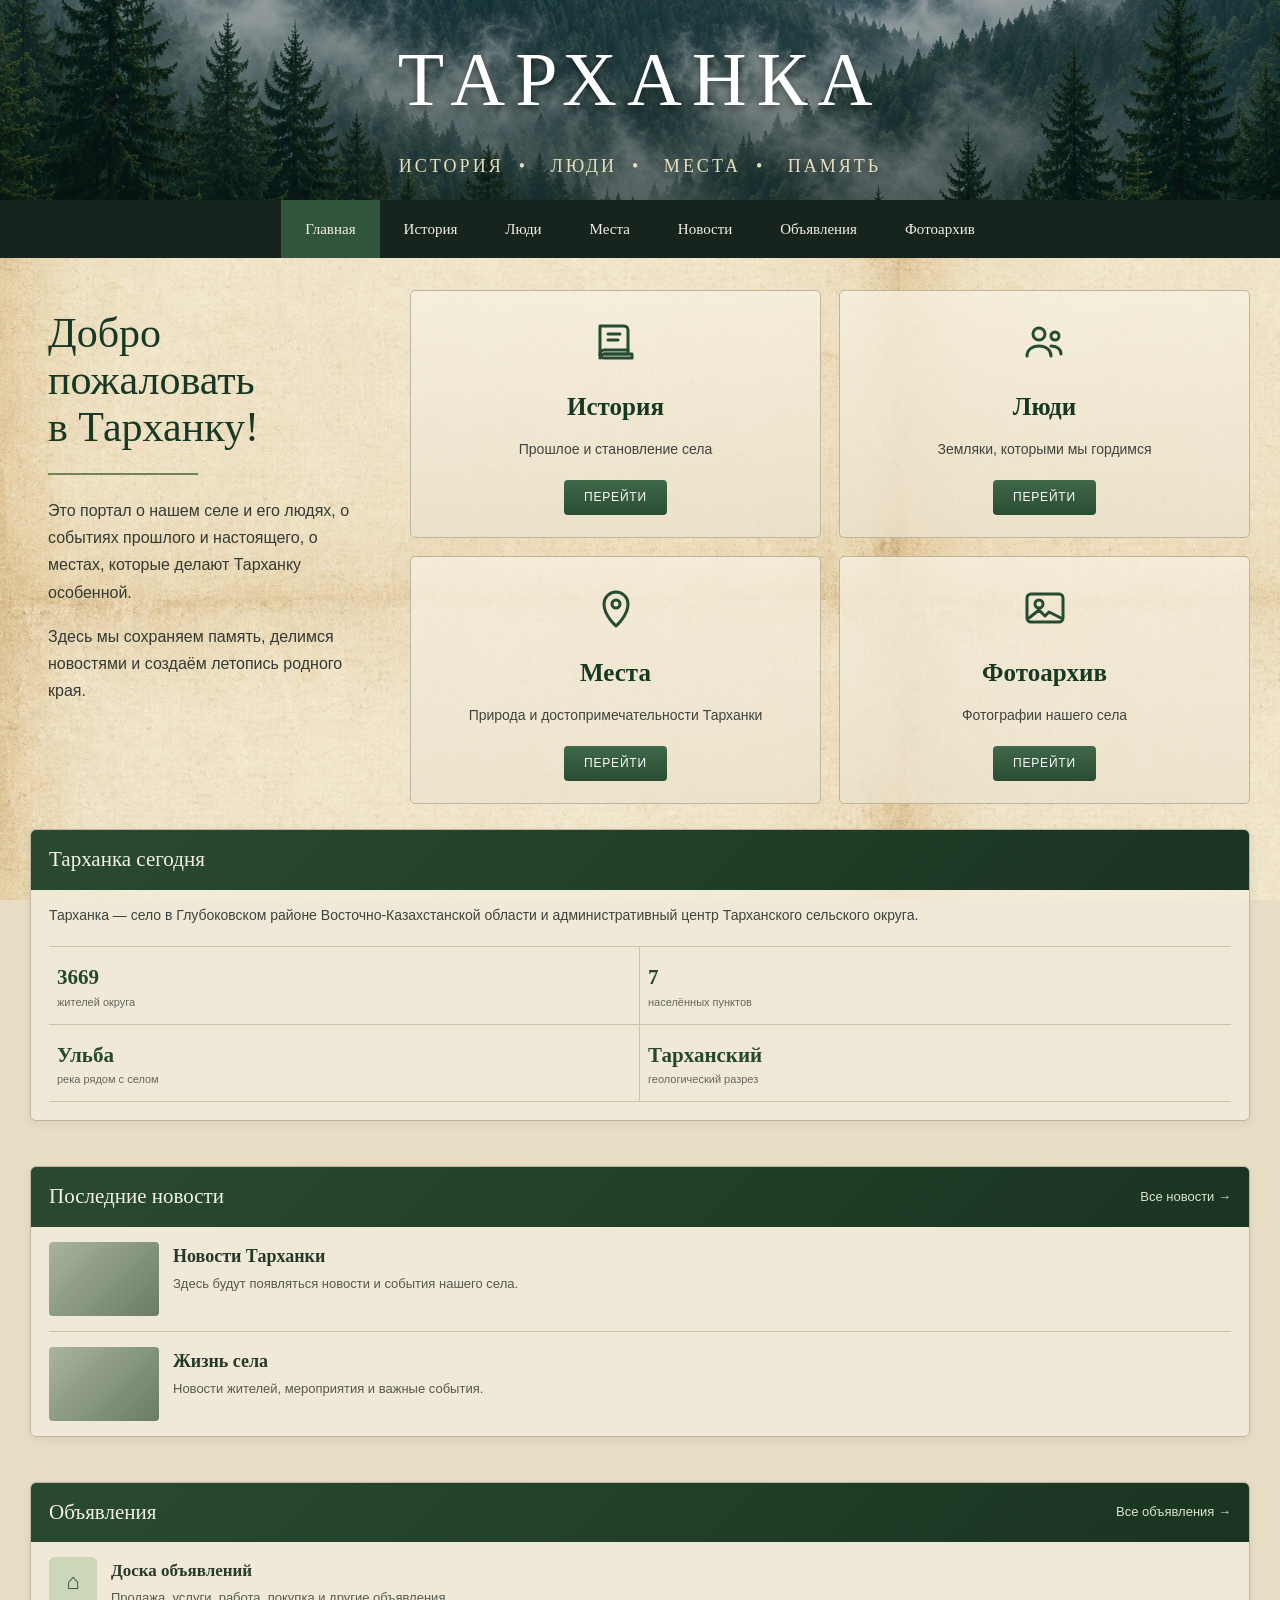
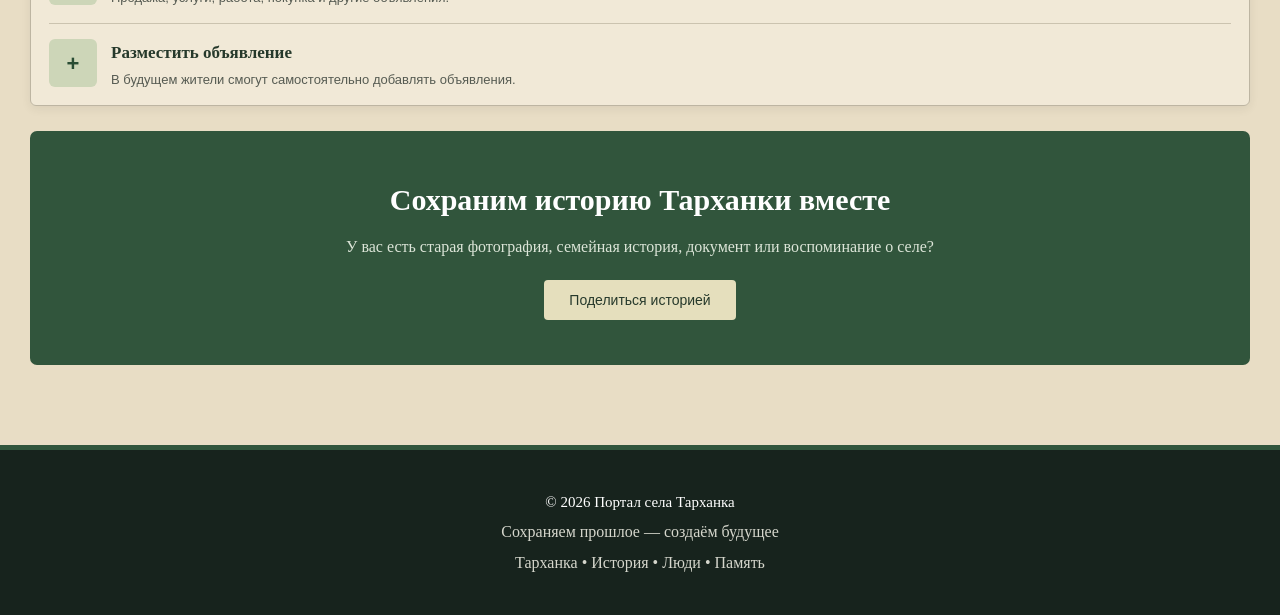
==== index.html @ 5013ec17 "Обновление дизайна и страницы истории" ====
<!DOCTYPE html>
<html lang="ru">

<head>
    <meta charset="UTF-8">
    <meta name="viewport" content="width=device-width, initial-scale=1.0">

    <title>Тарханка — портал родного села</title>

    <link rel="stylesheet" href="style.css">
</head>

<body>


    <!-- Шапка -->

    <header class="hero">

        <div class="hero-overlay">

            <h1>ТАРХАНКА</h1>

            <p>ИСТОРИЯ&nbsp;&nbsp;•&nbsp;&nbsp; ЛЮДИ&nbsp;&nbsp;•&nbsp;&nbsp; МЕСТА&nbsp;&nbsp;•&nbsp;&nbsp; ПАМЯТЬ</p>

        </div>

    </header>


    <!-- Главное меню -->

    <nav>

        <a href="index.html" class="active">Главная</a>
        <a href="history.html">История</a>
        <a href="people.html">Люди</a>
        <a href="places.html">Места</a>
        <a href="news.html">Новости</a>
        <a href="ads.html">Объявления</a>
        <a href="photos.html">Фотоархив</a>

    </nav>


    <!-- Основное содержимое -->

    <main>


        <!-- Приветствие + основные разделы -->

        <section class="intro-section">

            <div class="intro-text">

                <h2>Добро пожаловать<br>в Тарханку!</h2>

                <div class="decor-line"></div>

                <p>
                    Это портал о нашем селе и его людях,
                    о событиях прошлого и настоящего,
                    о местах, которые делают Тарханку
                    особенной.
                </p>

                <p>
                    Здесь мы сохраняем память,
                    делимся новостями и создаём
                    летопись родного края.
                </p>

            </div>


            <div class="portal-cards">


                <a href="history.html" class="portal-card">

                    <div class="card-icon">
    <svg viewBox="0 0 24 24" aria-hidden="true">
        <path d="M4 4h12a2 2 0 0 1 2 2v12H6a2 2 0 0 0-2 2V4z"></path>
        <path d="M6 18h14v2H6a2 2 0 0 1 0-4h12"></path>
        <path d="M8 8h6"></path>
        <path d="M8 11h5"></path>
    </svg>
</div>

                    <h3>История</h3>

                    <p>
                        Прошлое и становление села
                    </p>

                    <span>ПЕРЕЙТИ</span>

                </a>


                <a href="people.html" class="portal-card">

                    <div class="card-icon">
    <svg viewBox="0 0 24 24" aria-hidden="true">
        <circle cx="9" cy="8" r="3"></circle>
        <path d="M3 19c0-3.2 2.7-5 6-5s6 1.8 6 5"></path>
        <circle cx="17" cy="9" r="2"></circle>
        <path d="M15 14c2.8 0 5 1.5 5 4"></path>
    </svg>
</div>

                    <h3>Люди</h3>

                    <p>
                        Земляки, которыми мы гордимся
                    </p>

                    <span>ПЕРЕЙТИ</span>

                </a>


                <a href="places.html" class="portal-card">

                    <div class="card-icon">
    <svg viewBox="0 0 24 24" aria-hidden="true">
        <path d="M12 21s6-5.2 6-11a6 6 0 1 0-12 0c0 5.8 6 11 6 11z"></path>
        <circle cx="12" cy="10" r="2"></circle>
    </svg>
</div>

                    <h3>Места</h3>

                    <p>
                        Природа и достопримечательности Тарханки
                    </p>

                    <span>ПЕРЕЙТИ</span>

                </a>


                <a href="photos.html" class="portal-card">

                   <div class="card-icon">
    <svg viewBox="0 0 24 24" aria-hidden="true">
        <rect x="3" y="5" width="18" height="14" rx="2"></rect>
        <circle cx="9" cy="10" r="2"></circle>
        <path d="M4 17l5-4 3 3 2-2 6 3"></path>
    </svg>
</div>

                    <h3>Фотоархив</h3>

                    <p>
                        Фотографии нашего села
                    </p>

                    <span>ПЕРЕЙТИ</span>

                </a>

            </div>

        </section>


        <!-- Нижние информационные блоки -->

        <div class="home-grid">


            <!-- Тарханка сегодня -->

            <section class="info-card">

                <div class="block-title">

                    <h2>Тарханка сегодня</h2>

                </div>

                <p>
                    Тарханка — село в Глубоковском районе
                    Восточно-Казахстанской области и
                    административный центр Тарханского
                    сельского округа.
                </p>


                <div class="facts">

                    <div>
                        <strong>3669</strong>
                        <small>жителей округа</small>
                    </div>

                    <div>
                        <strong>7</strong>
                        <small>населённых пунктов</small>
                    </div>

                    <div>
                        <strong>Ульба</strong>
                        <small>река рядом с селом</small>
                    </div>

                    <div>
                        <strong>Тарханский</strong>
                        <small>геологический разрез</small>
                    </div>

                </div>

            </section>


            <!-- Новости -->

            <section class="info-card">

                <div class="block-title">

                    <h2>Последние новости</h2>

                    <a href="news.html">Все новости →</a>

                </div>


                <article class="news-item">

                    <div class="news-placeholder"></div>

                    <div>

                        <h3>Новости Тарханки</h3>

                        <p>
                            Здесь будут появляться новости
                            и события нашего села.
                        </p>

                    </div>

                </article>


                <article class="news-item">

                    <div class="news-placeholder"></div>

                    <div>

                        <h3>Жизнь села</h3>

                        <p>
                            Новости жителей, мероприятия
                            и важные события.
                        </p>

                    </div>

                </article>

            </section>


            <!-- Объявления -->

            <section class="info-card">

                <div class="block-title">

                    <h2>Объявления</h2>

                    <a href="ads.html">Все объявления →</a>

                </div>


                <div class="ad-item">

                    <div class="ad-icon">⌂</div>

                    <div>

                        <h3>Доска объявлений</h3>

                        <p>
                            Продажа, услуги, работа,
                            покупка и другие объявления.
                        </p>

                    </div>

                </div>


                <div class="ad-item">

                    <div class="ad-icon">+</div>

                    <div>

                        <h3>Разместить объявление</h3>

                        <p>
                            В будущем жители смогут
                            самостоятельно добавлять объявления.
                        </p>

                    </div>

                </div>

            </section>

        </div>


        <!-- Участие жителей -->

        <section class="participate">

            <h2>Сохраним историю Тарханки вместе</h2>

            <p>
                У вас есть старая фотография, семейная история,
                документ или воспоминание о селе?
            </p>

            <button>Поделиться историей</button>

        </section>


    </main>


    <!-- Подвал -->

    <footer>

        <p>© 2026 Портал села Тарханка</p>

        <p>
            Сохраняем прошлое — создаём будущее
        </p>

        <p>
            Тарханка • История • Люди • Память
        </p>

    </footer>


</body>
</html>
---- style.css ----
/* ==================================================
   ТАРХАНКА
   Современный природный стиль
   ================================================== */


/* ---------- Основные настройки ---------- */

* {
    box-sizing: border-box;
}

html {
    scroll-behavior: smooth;
}

body {
    margin: 0;

    background-color: #e8ddc5;
    background-image:
        linear-gradient(
            rgba(246, 239, 220, 0.18),
            rgba(246, 239, 220, 0.18)
        ),
        url("images/backgrounds/paper-texture.png");

    background-repeat: repeat;
    background-size: 900px auto;
    background-attachment: fixed;

    color: #292b26;

    font-family: Georgia, "Times New Roman", serif;
    line-height: 1.6;
}

/* ---------- Шапка ---------- */

.hero {
    height: 200px;

    background-image:
        linear-gradient(
            rgba(15, 35, 27, 0.25),
            rgba(10, 25, 19, 0.45)
        ),
       url("images/village/tarkhanka-header.jpg");

    background-size: cover;
    background-position: center;

    display: flex;
    align-items: center;
    justify-content: center;

    text-align: center;
}

.hero-overlay {
    color: white;
    width: 100%;
    padding: 30px;
}

.hero h1 {
    margin: 0;

    font-family: Georgia, "Times New Roman", serif;

    font-size: 76px;
    font-weight: normal;

    letter-spacing: 10px;

    text-shadow:
        0 3px 8px rgba(0, 0, 0, 0.5);
}

.hero p {
    margin: 12px 0 0;

    color: #e5dfbd;

    font-size: 18px;
    font-weight: 500;

    letter-spacing: 3px;
}


/* ---------- Меню ---------- */

nav {
    background-color: #17231d;

    display: flex;
    justify-content: center;
    align-items: center;

    flex-wrap: wrap;

    padding: 0;
}

nav a {
    color: #f1efe7;

    text-decoration: none;

    padding: 17px 24px;

    font-size: 15px;
    font-weight: 500;

    transition: 0.2s;
}

nav a:hover,
nav a.active {
    background-color: #31553c;
}


/* ---------- Основная часть ---------- */

main {
    max-width: 1320px;
    margin: 0 auto;
    padding: 32px 30px 55px;
}


/* ---------- Общие секции ---------- */

section {
    margin-bottom: 25px;
}


/* ---------- Главный блок ---------- */

.intro-section {
    display: grid;

    grid-template-columns: 1fr 2.4fr;

    gap: 30px;

    align-items: stretch;
}


/* ---------- Приветственный текст ---------- */

.intro-text {
    padding: 20px 18px;
}

.intro-text h2 {
    margin: 0;

    color: #173822;

    font-family: Georgia, "Times New Roman", serif;

    font-size: 42px;
    font-weight: normal;
    line-height: 1.12;
}

.intro-text p {
    color: #353a34;

    font-family: Arial, Helvetica, sans-serif;
    font-size: 16px;
    line-height: 1.7;

    margin: 17px 0;
}

.decor-line {
    width: 150px;
    height: 2px;

    background-color: #728358;

    margin: 22px 0;
}


/* ---------- Карточки ---------- */
.portal-cards {
    display: grid;
    grid-template-columns: repeat(2, 1fr);
    gap: 18px;
}

.portal-card {
    background:
        linear-gradient(
            rgba(247, 243, 232, 0.92),
            rgba(238, 233, 219, 0.92)
        );

    /* дальше твой код */
}
.portal-card {
  background:
    linear-gradient(
        rgba(247, 241, 225, 0.78),
        rgba(235, 226, 205, 0.78)
    );

    border: 1px solid #bdb5a2;

    border-radius: 5px;

    padding: 22px 25px;

    text-align: center;

    text-decoration: none;

    color: #252923;

    display: flex;
    flex-direction: column;
    align-items: center;

    min-height: 150px;

    transition:
        transform 0.2s,
        box-shadow 0.2s,
        border-color 0.2s;
}

.portal-card:hover {
    transform: translateY(-4px);

    border-color: #4c6847;

    box-shadow:
        0 8px 18px rgba(36, 47, 34, 0.14);
}

.card-icon {
    width: 58px;
    height: 58px;

    display: flex;
    align-items: center;
    justify-content: center;

    margin-bottom: 16px;

    color: #254c30;
}

.card-icon svg {
    width: 48px;
    height: 48px;

    fill: none;
    stroke: currentColor;
    stroke-width: 1.5;
    stroke-linecap: round;
    stroke-linejoin: round;
}

.portal-card h3 {
    margin: 0 0 12px;

    color: #173822;

    font-family: Georgia, "Times New Roman", serif;

    font-size: 25px;
}

.portal-card p {
    margin: 0;

    color: #3f443e;

    font-family: Arial, Helvetica, sans-serif;

    font-size: 14px;
    line-height: 1.5;

    flex-grow: 1;
}

.portal-card span {
    margin-top: 20px;

    padding: 8px 20px;

    background:
        linear-gradient(
            #406849,
            #294d34
        );

    color: #ffffff;

    border-radius: 4px;

    font-family: Arial, Helvetica, sans-serif;
    font-size: 12px;

    letter-spacing: 0.8px;
}

/* ---------- Нижняя сетка ---------- */

.home-grid {
    display: grid;

    grid-template-columns:
        1fr
        1.35fr
        1fr;

    gap: 20px;
}


/* ---------- Информационные карточки ---------- */

.info-card {
    overflow: hidden;

    background-color: rgba(244, 238, 221, 0.78);

    border: 1px solid #bdb5a2;

    border-radius: 6px;

    padding: 0;

    box-shadow:
        0 3px 10px rgba(45, 48, 39, 0.08);
}

.block-title {
    display: flex;

    justify-content: space-between;
    align-items: center;

    background:
        linear-gradient(
            135deg,
            #294a31,
            #193421
        );

    padding: 13px 18px;

    margin: 0;
}

.block-title h2 {
    margin: 0;

    color: #f5f1e5;

    font-family: Georgia, "Times New Roman", serif;

    font-size: 21px;
    font-weight: normal;
}

.block-title a {
    color: #dce3cc;

    font-family: Arial, Helvetica, sans-serif;

    text-decoration: none;

    font-size: 13px;
}

.block-title a:hover {
    color: #ffffff;
}

.info-card > p {
    padding: 0 18px;

    color: #3f433d;

    font-family: Arial, Helvetica, sans-serif;

    font-size: 14px;
}


/* ---------- Факты ---------- */

.facts {
    display: grid;
    grid-template-columns: repeat(2, 1fr);

    margin: 20px 18px 18px;

    border-top: 1px solid #cbc3af;
}

.facts div {
    padding: 14px 8px;

    border-bottom: 1px solid #cbc3af;
}

.facts div:nth-child(odd) {
    border-right: 1px solid #cbc3af;
}

.facts strong {
    display: block;

    color: #25482e;

    font-size: 21px;
}

.facts small {
    display: block;

    color: #64675e;

    font-family: Arial, Helvetica, sans-serif;

    font-size: 11px;
    line-height: 1.35;
}


/* ---------- Новости ---------- */

.news-item {
    display: flex;

    gap: 14px;

    margin: 0 18px;

    padding: 15px 0;

    border-bottom: 1px solid #cbc3af;
}

.news-item:last-child {
    border-bottom: none;
}

.news-placeholder {
    flex-shrink: 0;

    width: 110px;
    height: 74px;

    background:
        linear-gradient(
            135deg,
            #aab49d,
            #697c64
        );

    border-radius: 4px;
}

.news-item h3 {
    margin: 0 0 4px;

    color: #24382a;

    font-family: Georgia, "Times New Roman", serif;

    font-size: 18px;
}

.news-item p {
    margin: 0;

    color: #55594f;

    font-family: Arial, Helvetica, sans-serif;

    font-size: 13px;
    line-height: 1.45;
}


/* ---------- Объявления ---------- */

.ad-item {
    display: flex;

    gap: 14px;

    margin: 0 18px;

    padding: 15px 0;

    border-bottom: 1px solid #cbc3af;
}

.ad-item:last-child {
    border-bottom: none;
}

.ad-icon {
    width: 48px;
    height: 48px;

    flex-shrink: 0;

    display: flex;
    justify-content: center;
    align-items: center;

    background-color: #cdd6b8;

    color: #294d34;

    border-radius: 6px;

    font-family: Arial, Helvetica, sans-serif;
    font-size: 22px;
    font-weight: bold;
}

.ad-item h3 {
    margin: 0 0 3px;

    color: #26392b;

    font-family: Georgia, "Times New Roman", serif;

    font-size: 17px;
}

.ad-item p {
    margin: 0;

    color: #565b52;

    font-family: Arial, Helvetica, sans-serif;

    font-size: 13px;
}


/* ---------- Блок участия ---------- */

.participate {
    background-color: #31553c;

    color: white;

    text-align: center;

    padding: 45px 25px;

    border-radius: 7px;
}

.participate h2 {
    margin: 0 0 10px;

    font-family: Georgia, "Times New Roman", serif;

    font-size: 30px;
}

.participate p {
    margin: 0 auto 20px;

    color: #dce5d8;

    max-width: 650px;
}

button {
    background-color: #e5dfbd;

    color: #26392b;

    border: none;

    padding: 12px 25px;

    border-radius: 4px;

    font-size: 14px;

    cursor: pointer;
}

button:hover {
    background-color: white;
}


/* ---------- Подвал ---------- */

footer {
    position: relative;

    background-color: #17231d;

    color: #d5d6cc;

    text-align: center;

    padding: 35px 20px;

    border-top: 5px solid #31553c;
}

footer p {
    margin: 5px 0;
}

footer p:first-child {
    color: white;

    font-size: 15px;
}


/* ---------- Телефон ---------- */

@media (max-width: 1000px) {

    .intro-section {
        grid-template-columns: 1fr;
    }

    .intro-text {
        text-align: center;
    }

    .decor-line {
        margin-left: auto;
        margin-right: auto;
    }

 .portal-cards {
    grid-template-columns: 1fr;
}
}

    .home-grid {
        grid-template-columns: 1fr;
    }
}


@media (max-width: 600px) {

    .hero {
        height: 230px;
    }

    .hero h1 {
        font-size: 42px;

        letter-spacing: 5px;
    }

    .hero p {
        font-size: 11px;

        letter-spacing: 1.5px;
    }

    nav a {
        padding: 11px 10px;

        font-size: 13px;
    }

    main {
        padding: 25px 15px 40px;
    }

    .intro-text h2 {
        font-size: 32px;
    }

    .portal-cards {
    grid-template-columns: repeat(4, 1fr);
}

    .portal-card {
        padding: 20px 12px;
    }

    .portal-card h3 {
        font-size: 20px;
    }

    .card-icon {
        font-size: 38px;
    }

    .news-item {
        flex-direction: column;
    }

    .news-placeholder {
        width: 100%;
        height: 120px;
    }

}
/* ==================================================
   СТРАНИЦА ИСТОРИИ
   ================================================== */

.history-page {
    max-width: 1050px;
}

.history-intro {
    max-width: 780px;
    margin: 20px auto 55px;
    text-align: center;
}

.section-label {
    margin: 0 0 10px;

    color: #6c7d59;

    font-family: Arial, Helvetica, sans-serif;
    font-size: 12px;
    font-weight: bold;

    letter-spacing: 2px;
}

.history-intro h2,
.history-block h2,
.history-feature h2,
.history-person h2 {
    margin: 0 0 18px;

    color: #173822;

    font-family: Georgia, "Times New Roman", serif;

    font-size: 38px;
    font-weight: normal;
}

.history-intro .decor-line {
    margin: 20px auto;
}

.history-intro p {
    color: #41453f;

    font-family: Arial, Helvetica, sans-serif;

    font-size: 16px;
}

.history-lead {
    font-size: 19px !important;
    line-height: 1.7;
}


/* ---------- Основные исторические блоки ---------- */

.history-block {
    margin-bottom: 55px;

    padding: 38px;

    background-color: rgba(242, 237, 225, 0.75);

    border: 1px solid #c8c0ad;

    border-radius: 6px;
}

.history-block p {
    font-family: Arial, Helvetica, sans-serif;

    color: #42463f;
}


/* ---------- Хронология ---------- */

.timeline {
    position: relative;

    margin-top: 35px;
}

.timeline::before {
    content: "";

    position: absolute;

    left: 83px;
    top: 0;
    bottom: 0;

    width: 2px;

    background-color: #7c8d68;
}

.timeline-item {
    position: relative;

    display: grid;

    grid-template-columns: 120px 1fr;

    gap: 30px;

    padding: 0 0 38px;
}

.timeline-item:last-child {
    padding-bottom: 0;
}

.timeline-year {
    position: relative;

    z-index: 2;

    width: 74px;

    padding: 7px 5px;

    background-color: #294d34;

    color: #f7f2e5;

    text-align: center;

    font-family: Georgia, "Times New Roman", serif;

    font-size: 18px;

    border-radius: 4px;
}

.timeline-content {
    padding-bottom: 10px;
}

.timeline-content h3 {
    margin: 0 0 8px;

    color: #24382a;

    font-family: Georgia, "Times New Roman", serif;

    font-size: 22px;
    font-weight: normal;
}

.timeline-content p {
    margin: 6px 0;

    color: #4b5048;

    font-family: Arial, Helvetica, sans-serif;

    font-size: 15px;
}


/* ---------- Отдельный исторический акцент ---------- */

.history-feature {
    margin-bottom: 55px;

    padding: 42px;

    background:
        linear-gradient(
            135deg,
            #294a31,
            #1a3522
        );

    color: white;

    border-radius: 6px;
}

.history-feature .section-label {
    color: #cdd9b6;
}

.history-feature h2 {
    color: #ffffff;
}

.history-feature p {
    max-width: 760px;

    color: #dfe5d7;

    font-family: Arial, Helvetica, sans-serif;
}


/* ---------- Известный человек ---------- */

.history-person {
    margin-bottom: 55px;

    padding: 40px;

    background-color: #eee8da;

    border-left: 5px solid #536c48;

    border-radius: 4px;
}

.person-text {
    max-width: 780px;
}

.history-person p {
    color: #41463f;

    font-family: Arial, Helvetica, sans-serif;
}

.text-link {
    display: inline-block;

    margin-top: 12px;

    color: #294d34;

    font-family: Arial, Helvetica, sans-serif;

    font-weight: bold;
    text-decoration: none;
}

.text-link:hover {
    text-decoration: underline;
}


/* ---------- Телефон ---------- */

@media (max-width: 650px) {

    .history-intro h2,
    .history-block h2,
    .history-feature h2,
    .history-person h2 {
        font-size: 30px;
    }

    .history-block,
    .history-feature,
    .history-person {
        padding: 25px 20px;
    }

    .timeline::before {
        left: 36px;
    }

    .timeline-item {
        grid-template-columns: 75px 1fr;
        gap: 15px;
    }

    .timeline-year {
        width: 72px;
        font-size: 15px;
    }

    .timeline-content h3 {
        font-size: 19px;
    }

}
/* ==================================================
   АРХИВНЫЕ ФОТОГРАФИИ
   ================================================== */

.archive-photo-block {
    display: flex;
    justify-content: center;

    margin: 10px 0 55px;
}

.archive-photo-frame {
    width: min(720px, 100%);

    padding: 12px 12px 20px;

    background-color: rgba(229, 214, 181, 0.88);

    border: 1px solid rgba(112, 91, 59, 0.42);

    box-shadow:
        0 8px 18px rgba(64, 52, 35, 0.14);

    transform: rotate(-0.6deg);
}

.archive-photo-placeholder {
    min-height: 340px;

    display: flex;
    align-items: center;
    justify-content: center;

    padding: 25px;

    background:
        linear-gradient(
            rgba(78, 79, 68, 0.22),
            rgba(54, 55, 48, 0.32)
        ),
        #b8b19e;

    color: rgba(255, 250, 235, 0.86);

    text-align: center;

    font-family: Georgia, "Times New Roman", serif;
    font-size: 20px;
    font-style: italic;

    border: 1px solid rgba(75, 68, 54, 0.35);
}

.archive-caption {
    margin: 14px 10px 0;

    color: #665b48;

    font-family: Georgia, "Times New Roman", serif;
    font-size: 13px;
    font-style: italic;

    text-align: center;
}

.archive-photo-wide .archive-photo-frame {
    width: min(850px, 100%);

    transform: rotate(0.4deg);
}


/* Если внутри будет настоящее изображение */

.archive-photo-frame img {
    display: block;

    width: 100%;
    max-height: 520px;

    object-fit: cover;

    filter:
        sepia(0.28)
        contrast(0.94)
        saturate(0.78);
}


/* Телефон */

@media (max-width: 650px) {

    .archive-photo-frame {
        padding: 8px 8px 16px;

        transform: none;
    }

    .archive-photo-placeholder {
        min-height: 210px;

        font-size: 16px;
    }

}

/* ==================================================
   АРХИВНЫЙ СТИЛЬ ДЛЯ СТРАНИЦЫ ИСТОРИИ
   ================================================== */


/* Основной фон страницы истории */

.history-page {
    max-width: 1080px;
}


/* Вступление */

.history-intro {
    position: relative;

    max-width: 820px;
    margin: 25px auto 60px;

    padding: 42px 50px;

    background:
        linear-gradient(
            rgba(249, 242, 220, 0.72),
            rgba(238, 226, 198, 0.72)
        );

    border: 1px solid rgba(130, 111, 77, 0.35);

    box-shadow:
        0 8px 22px rgba(79, 65, 43, 0.10);

    border-radius: 3px;

    text-align: center;
}


/* Лёгкий эффект старого листа */

.history-intro::before {
    content: "";

    position: absolute;
    inset: 8px;

    border: 1px solid rgba(115, 93, 59, 0.18);

    pointer-events: none;
}


/* Заголовки */

.history-intro h2,
.history-block h2,
.history-feature h2,
.history-person h2 {
    font-family: Georgia, "Times New Roman", serif;

    color: #3f3a2e;

    font-weight: normal;

    letter-spacing: 0.4px;
}


/* Метки разделов */

.section-label {
    color: #78694d;

    font-family: Arial, Helvetica, sans-serif;

    font-size: 11px;

    font-weight: bold;

    letter-spacing: 2.4px;

    text-transform: uppercase;
}


/* Основные исторические блоки */

.history-block {
    position: relative;

    margin-bottom: 48px;

    padding: 40px 45px;

    background:
        linear-gradient(
            rgba(248, 240, 217, 0.72),
            rgba(235, 222, 192, 0.72)
        );

    border: 1px solid rgba(131, 108, 70, 0.32);

    border-radius: 3px;

    box-shadow:
        0 6px 18px rgba(70, 57, 38, 0.08);
}


/* Внутренняя тонкая рамка */

.history-block::before {
    content: "";

    position: absolute;

    inset: 8px;

    border: 1px solid rgba(132, 108, 69, 0.12);

    pointer-events: none;
}


/* Текст */

.history-block p,
.history-intro p,
.history-person p {
    font-family: Georgia, "Times New Roman", serif;

    color: #4a463d;

    font-size: 16px;

    line-height: 1.75;
}


/* Хронология */

.timeline {
    position: relative;

    margin-top: 40px;
}


/* Вертикальная линия */

.timeline::before {
    content: "";

    position: absolute;

    left: 85px;
    top: 0;
    bottom: 0;

    width: 1px;

    background-color: rgba(93, 76, 48, 0.45);
}


/* Один пункт */

.timeline-item {
    position: relative;

    display: grid;

    grid-template-columns: 120px 1fr;

    gap: 28px;

    padding-bottom: 40px;
}


/* Год */

.timeline-year {
    position: relative;

    z-index: 2;

    width: 76px;

    padding: 8px 6px;

    background-color: #4c5940;

    color: #f3ecd9;

    text-align: center;

    font-family: Georgia, "Times New Roman", serif;

    font-size: 18px;

    border: 1px solid #6e795f;

    border-radius: 2px;

    box-shadow:
        0 3px 7px rgba(55, 48, 34, 0.14);
}


/* Текст хронологии */

.timeline-content {
    padding-bottom: 8px;
}

.timeline-content h3 {
    margin: 0 0 8px;

    color: #3f4637;

    font-family: Georgia, "Times New Roman", serif;

    font-size: 22px;

    font-weight: normal;
}

.timeline-content p {
    margin: 6px 0;

    color: #514d43;

    font-size: 15px;

    line-height: 1.7;
}


/* Акцентный блок — церковь */

.history-feature {
    position: relative;

    margin-bottom: 50px;

    padding: 42px 46px;

    background:
        linear-gradient(
            rgba(68, 78, 55, 0.92),
            rgba(44, 54, 38, 0.94)
        );

    color: #f1ead6;

    border: 1px solid rgba(30, 39, 27, 0.8);

    border-radius: 3px;

    box-shadow:
        0 8px 20px rgba(37, 44, 32, 0.16);
}

.history-feature h2 {
    color: #f4edd9;
}

.history-feature .section-label {
    color: #d4c9a8;
}

.history-feature p {
    max-width: 760px;

    color: #e7dfc9;

    font-family: Georgia, "Times New Roman", serif;

    line-height: 1.75;
}


/* Блок про человека */

.history-person {
    position: relative;

    margin-bottom: 50px;

    padding: 40px 45px;

    background:
        linear-gradient(
            rgba(241, 231, 206, 0.82),
            rgba(225, 210, 178, 0.82)
        );

    border-left: 5px solid #667153;

    border-top: 1px solid rgba(130, 111, 77, 0.30);
    border-right: 1px solid rgba(130, 111, 77, 0.30);
    border-bottom: 1px solid rgba(130, 111, 77, 0.30);

    border-radius: 2px;

    box-shadow:
        0 6px 15px rgba(72, 60, 41, 0.08);
}


/* Ссылка внутри исторического блока */

.text-link {
    display: inline-block;

    margin-top: 12px;

    color: #4d5c40;

    font-family: Georgia, "Times New Roman", serif;

    font-weight: bold;

    text-decoration: none;

    border-bottom: 1px solid rgba(77, 92, 64, 0.35);
}

.text-link:hover {
    border-bottom-color: #4d5c40;
}


/* Мобильная версия */

@media (max-width: 650px) {

    .history-intro,
    .history-block,
    .history-feature,
    .history-person {
        padding: 28px 22px;
    }

    .timeline::before {
        left: 34px;
    }

    .timeline-item {
        grid-template-columns: 72px 1fr;
        gap: 14px;
    }

    .timeline-year {
        width: 68px;
        font-size: 14px;
    }

    .timeline-content h3 {
        font-size: 19px;
    }

}
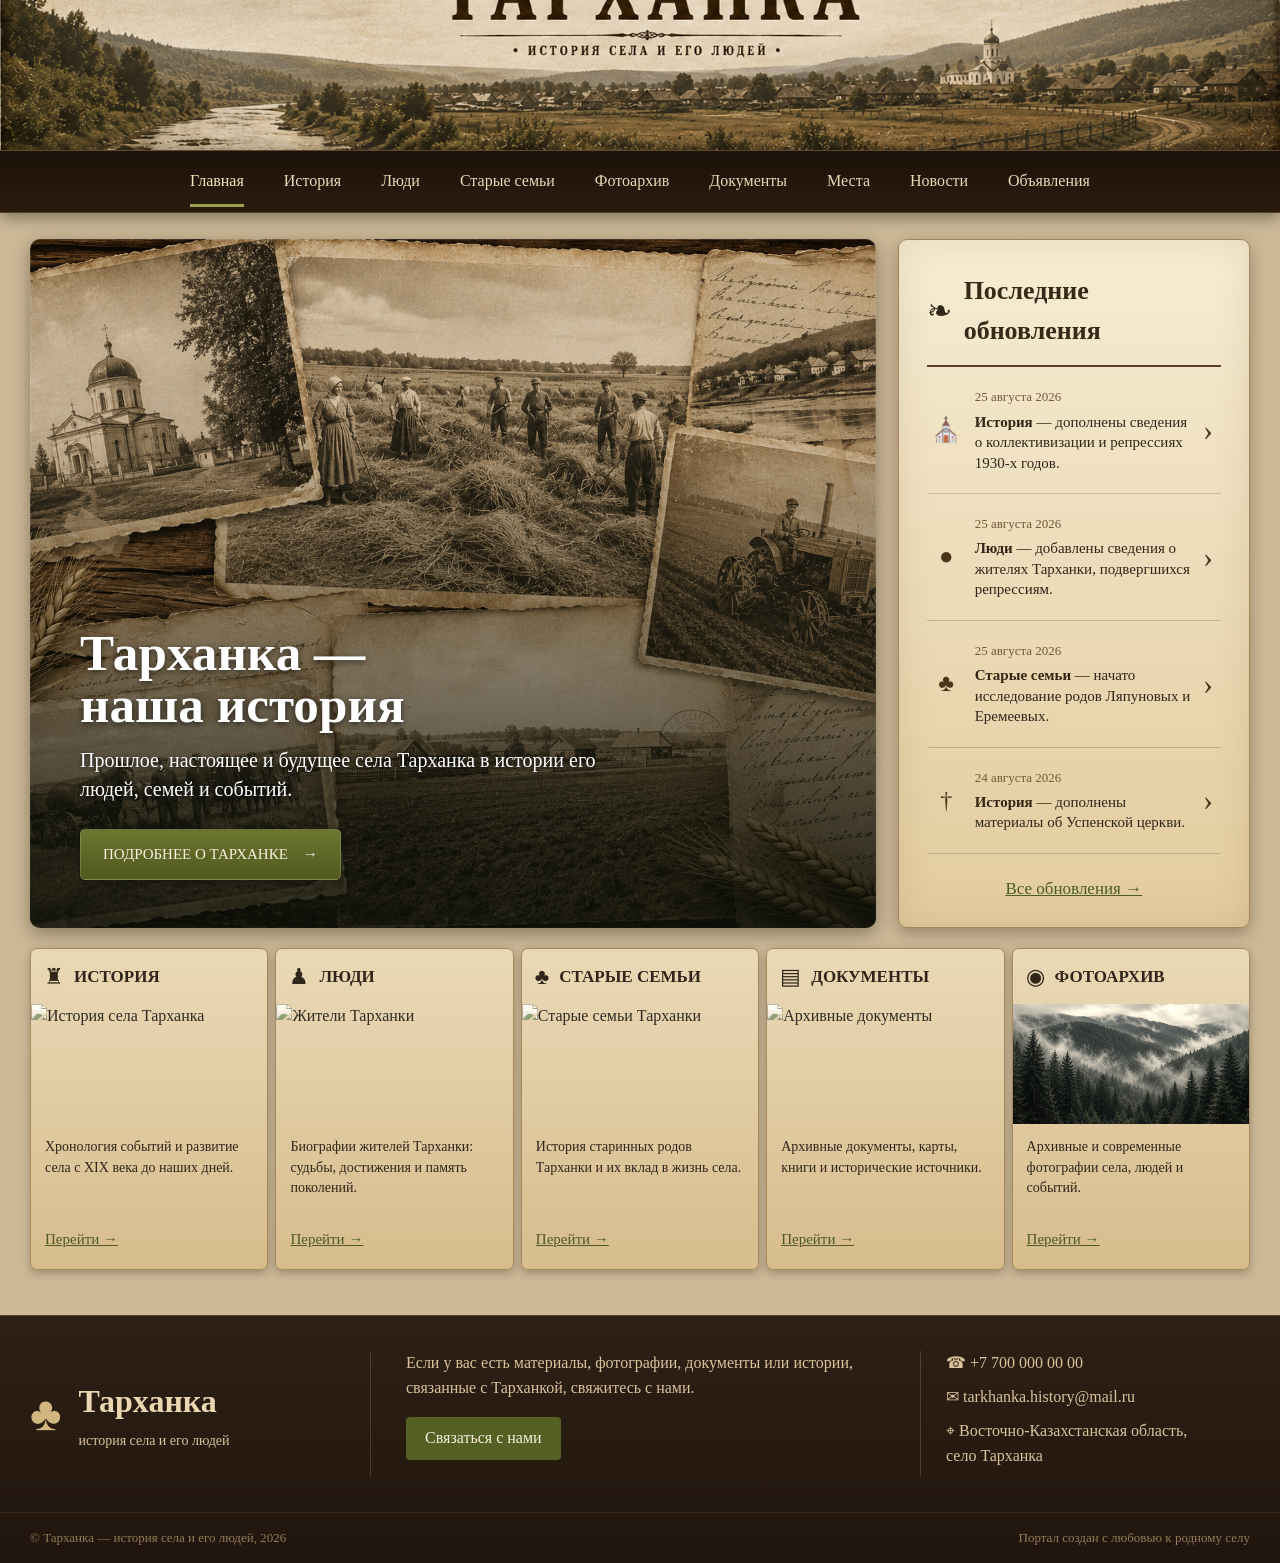
==== commit ad732188: "Обновление" ====
--- a/index.html
+++ b/index.html
@@ -1,11 +1,15 @@
 <!DOCTYPE html>
 <html lang="ru">
-
 <head>
     <meta charset="UTF-8">
-    <meta name="viewport" content="width=device-width, initial-scale=1.0">
-
-    <title>Тарханка — портал родного села</title>
+
+    <meta name="viewport"
+          content="width=device-width, initial-scale=1.0">
+
+    <meta name="description"
+          content="Исторический портал села Тарханка Восточно-Казахстанской области">
+
+    <title>Тарханка — история села и его людей</title>
 
     <link rel="stylesheet" href="style.css">
 </head>
@@ -13,347 +17,588 @@
 <body>
 
 
-    <!-- Шапка -->
-
-    <header class="hero">
-
-        <div class="hero-overlay">
-
-            <h1>ТАРХАНКА</h1>
-
-            <p>ИСТОРИЯ&nbsp;&nbsp;•&nbsp;&nbsp; ЛЮДИ&nbsp;&nbsp;•&nbsp;&nbsp; МЕСТА&nbsp;&nbsp;•&nbsp;&nbsp; ПАМЯТЬ</p>
-
+<!-- ==================================================
+     ШАПКА
+================================================== -->
+
+<header class="site-header">
+
+    <div class="forest-background">
+
+        <div class="wood-sign"
+             role="img"
+             aria-label="Тарханка">
         </div>
 
-    </header>
-
-
-    <!-- Главное меню -->
-
-    <nav>
-
-        <a href="index.html" class="active">Главная</a>
-        <a href="history.html">История</a>
-        <a href="people.html">Люди</a>
-        <a href="places.html">Места</a>
-        <a href="news.html">Новости</a>
-        <a href="ads.html">Объявления</a>
-        <a href="photos.html">Фотоархив</a>
+    </div>
+
+
+    <!-- Навигация -->
+
+    <nav class="main-nav">
+
+        <div class="nav-container">
+
+            <a href="index.html"
+               class="nav-link active">
+                Главная
+            </a>
+
+            <a href="history.html"
+               class="nav-link">
+                История
+            </a>
+
+            <a href="people.html"
+               class="nav-link">
+                Люди
+            </a>
+
+            <a href="families.html"
+               class="nav-link">
+                Старые семьи
+            </a>
+
+            <a href="photos.html"
+               class="nav-link">
+                Фотоархив
+            </a>
+
+            <a href="documents.html"
+               class="nav-link">
+                Документы
+            </a>
+
+            <a href="places.html"
+               class="nav-link">
+                Места
+            </a>
+
+            <a href="news.html"
+               class="nav-link">
+                Новости
+            </a>
+
+            <a href="ads.html"
+               class="nav-link">
+                Объявления
+            </a>
+
+        </div>
 
     </nav>
 
-
-    <!-- Основное содержимое -->
-
-    <main>
-
-
-        <!-- Приветствие + основные разделы -->
-
-        <section class="intro-section">
-
-            <div class="intro-text">
-
-                <h2>Добро пожаловать<br>в Тарханку!</h2>
-
-                <div class="decor-line"></div>
+</header>
+
+
+
+<!-- ==================================================
+     ОСНОВНАЯ ЧАСТЬ
+================================================== -->
+
+<main class="page-container">
+
+
+    <!-- ==============================================
+         ГЛАВНЫЙ БЛОК + ОБНОВЛЕНИЯ
+    =============================================== -->
+
+    <section class="home-top">
+
+
+        <!-- Главная фотография -->
+
+        <div class="home-hero">
+
+            <div class="home-hero-overlay">
+
+                <div class="home-hero-text">
+
+                    <h1>
+                        Тарханка —<br>
+                        наша история
+                    </h1>
+
+                    <p>
+                        Прошлое, настоящее и будущее села Тарханка
+                        в истории его людей, семей и событий.
+                    </p>
+
+                    <a href="history.html"
+                       class="primary-button">
+
+                        Подробнее о Тарханке
+                        <span>→</span>
+
+                    </a>
+
+                </div>
+
+            </div>
+
+        </div>
+
+
+
+        <!-- ==========================================
+             ПОСЛЕДНИЕ ОБНОВЛЕНИЯ
+        =========================================== -->
+
+        <aside class="updates-panel">
+
+            <div class="updates-title">
+
+                <span class="updates-symbol">❧</span>
+
+                <h2>
+                    Последние обновления
+                </h2>
+
+            </div>
+
+
+            <div class="updates-list">
+
+
+                <a href="history.html#repressions"
+                   class="update-item">
+
+                    <div class="update-icon">
+                        ⛪
+                    </div>
+
+                    <div class="update-content">
+
+                        <time datetime="2026-08-25">
+                            25 августа 2026
+                        </time>
+
+                        <p>
+                            <strong>История</strong> —
+                            дополнены сведения о коллективизации
+                            и репрессиях 1930-х годов.
+                        </p>
+
+                    </div>
+
+                    <span class="update-arrow">
+                        ›
+                    </span>
+
+                </a>
+
+
+
+                <a href="people.html"
+                   class="update-item">
+
+                    <div class="update-icon">
+                        ●
+                    </div>
+
+                    <div class="update-content">
+
+                        <time datetime="2026-08-25">
+                            25 августа 2026
+                        </time>
+
+                        <p>
+                            <strong>Люди</strong> —
+                            добавлены сведения о жителях
+                            Тарханки, подвергшихся репрессиям.
+                        </p>
+
+                    </div>
+
+                    <span class="update-arrow">
+                        ›
+                    </span>
+
+                </a>
+
+
+
+                <a href="families.html"
+                   class="update-item">
+
+                    <div class="update-icon">
+                        ♣
+                    </div>
+
+                    <div class="update-content">
+
+                        <time datetime="2026-08-25">
+                            25 августа 2026
+                        </time>
+
+                        <p>
+                            <strong>Старые семьи</strong> —
+                            начато исследование родов
+                            Ляпуновых и Еремеевых.
+                        </p>
+
+                    </div>
+
+                    <span class="update-arrow">
+                        ›
+                    </span>
+
+                </a>
+
+
+
+                <a href="history.html#church"
+                   class="update-item">
+
+                    <div class="update-icon">
+                        †
+                    </div>
+
+                    <div class="update-content">
+
+                        <time datetime="2026-08-24">
+                            24 августа 2026
+                        </time>
+
+                        <p>
+                            <strong>История</strong> —
+                            дополнены материалы
+                            об Успенской церкви.
+                        </p>
+
+                    </div>
+
+                    <span class="update-arrow">
+                        ›
+                    </span>
+
+                </a>
+
+
+            </div>
+
+
+            <a href="updates.html"
+               class="all-updates">
+
+                Все обновления →
+
+            </a>
+
+        </aside>
+
+    </section>
+
+
+
+    <!-- ==================================================
+         КАРТОЧКИ РАЗДЕЛОВ
+    ================================================== -->
+
+    <section class="portal-sections">
+
+
+        <!-- История -->
+
+        <article class="portal-card">
+
+            <div class="card-title">
+
+                <span>♜</span>
+
+                <h2>
+                    История
+                </h2>
+
+            </div>
+
+
+            <div class="card-image">
+
+                <img src="images/village/tarkhanka-history.jpg"
+                     alt="История села Тарханка">
+
+            </div>
+
+
+            <div class="card-body">
 
                 <p>
-                    Это портал о нашем селе и его людях,
-                    о событиях прошлого и настоящего,
-                    о местах, которые делают Тарханку
-                    особенной.
+                    Хронология событий и развитие села
+                    с XIX века до наших дней.
                 </p>
 
+                <a href="history.html">
+                    Перейти →
+                </a>
+
+            </div>
+
+        </article>
+
+
+
+        <!-- Люди -->
+
+        <article class="portal-card">
+
+            <div class="card-title">
+
+                <span>♟</span>
+
+                <h2>
+                    Люди
+                </h2>
+
+            </div>
+
+
+            <div class="card-image">
+
+                <img src="images/people/people-preview.jpg"
+                     alt="Жители Тарханки">
+
+            </div>
+
+
+            <div class="card-body">
+
                 <p>
-                    Здесь мы сохраняем память,
-                    делимся новостями и создаём
-                    летопись родного края.
+                    Биографии жителей Тарханки:
+                    судьбы, достижения и память поколений.
                 </p>
 
-            </div>
-
-
-            <div class="portal-cards">
-
-
-                <a href="history.html" class="portal-card">
-
-                    <div class="card-icon">
-    <svg viewBox="0 0 24 24" aria-hidden="true">
-        <path d="M4 4h12a2 2 0 0 1 2 2v12H6a2 2 0 0 0-2 2V4z"></path>
-        <path d="M6 18h14v2H6a2 2 0 0 1 0-4h12"></path>
-        <path d="M8 8h6"></path>
-        <path d="M8 11h5"></path>
-    </svg>
-</div>
-
-                    <h3>История</h3>
-
-                    <p>
-                        Прошлое и становление села
-                    </p>
-
-                    <span>ПЕРЕЙТИ</span>
-
-                </a>
-
-
-                <a href="people.html" class="portal-card">
-
-                    <div class="card-icon">
-    <svg viewBox="0 0 24 24" aria-hidden="true">
-        <circle cx="9" cy="8" r="3"></circle>
-        <path d="M3 19c0-3.2 2.7-5 6-5s6 1.8 6 5"></path>
-        <circle cx="17" cy="9" r="2"></circle>
-        <path d="M15 14c2.8 0 5 1.5 5 4"></path>
-    </svg>
-</div>
-
-                    <h3>Люди</h3>
-
-                    <p>
-                        Земляки, которыми мы гордимся
-                    </p>
-
-                    <span>ПЕРЕЙТИ</span>
-
-                </a>
-
-
-                <a href="places.html" class="portal-card">
-
-                    <div class="card-icon">
-    <svg viewBox="0 0 24 24" aria-hidden="true">
-        <path d="M12 21s6-5.2 6-11a6 6 0 1 0-12 0c0 5.8 6 11 6 11z"></path>
-        <circle cx="12" cy="10" r="2"></circle>
-    </svg>
-</div>
-
-                    <h3>Места</h3>
-
-                    <p>
-                        Природа и достопримечательности Тарханки
-                    </p>
-
-                    <span>ПЕРЕЙТИ</span>
-
-                </a>
-
-
-                <a href="photos.html" class="portal-card">
-
-                   <div class="card-icon">
-    <svg viewBox="0 0 24 24" aria-hidden="true">
-        <rect x="3" y="5" width="18" height="14" rx="2"></rect>
-        <circle cx="9" cy="10" r="2"></circle>
-        <path d="M4 17l5-4 3 3 2-2 6 3"></path>
-    </svg>
-</div>
-
-                    <h3>Фотоархив</h3>
-
-                    <p>
-                        Фотографии нашего села
-                    </p>
-
-                    <span>ПЕРЕЙТИ</span>
-
-                </a>
-
-            </div>
-
-        </section>
-
-
-        <!-- Нижние информационные блоки -->
-
-        <div class="home-grid">
-
-
-            <!-- Тарханка сегодня -->
-
-            <section class="info-card">
-
-                <div class="block-title">
-
-                    <h2>Тарханка сегодня</h2>
-
-                </div>
+                <a href="people.html">
+                    Перейти →
+                </a>
+
+            </div>
+
+        </article>
+
+
+
+        <!-- Семьи -->
+
+        <article class="portal-card">
+
+            <div class="card-title">
+
+                <span>♣</span>
+
+                <h2>
+                    Старые семьи
+                </h2>
+
+            </div>
+
+
+            <div class="card-image">
+
+                <img src="images/families/families-preview.jpg"
+                     alt="Старые семьи Тарханки">
+
+            </div>
+
+
+            <div class="card-body">
 
                 <p>
-                    Тарханка — село в Глубоковском районе
-                    Восточно-Казахстанской области и
-                    административный центр Тарханского
-                    сельского округа.
+                    История старинных родов Тарханки
+                    и их вклад в жизнь села.
                 </p>
 
-
-                <div class="facts">
-
-                    <div>
-                        <strong>3669</strong>
-                        <small>жителей округа</small>
-                    </div>
-
-                    <div>
-                        <strong>7</strong>
-                        <small>населённых пунктов</small>
-                    </div>
-
-                    <div>
-                        <strong>Ульба</strong>
-                        <small>река рядом с селом</small>
-                    </div>
-
-                    <div>
-                        <strong>Тарханский</strong>
-                        <small>геологический разрез</small>
-                    </div>
-
-                </div>
-
-            </section>
-
-
-            <!-- Новости -->
-
-            <section class="info-card">
-
-                <div class="block-title">
-
-                    <h2>Последние новости</h2>
-
-                    <a href="news.html">Все новости →</a>
-
-                </div>
-
-
-                <article class="news-item">
-
-                    <div class="news-placeholder"></div>
-
-                    <div>
-
-                        <h3>Новости Тарханки</h3>
-
-                        <p>
-                            Здесь будут появляться новости
-                            и события нашего села.
-                        </p>
-
-                    </div>
-
-                </article>
-
-
-                <article class="news-item">
-
-                    <div class="news-placeholder"></div>
-
-                    <div>
-
-                        <h3>Жизнь села</h3>
-
-                        <p>
-                            Новости жителей, мероприятия
-                            и важные события.
-                        </p>
-
-                    </div>
-
-                </article>
-
-            </section>
-
-
-            <!-- Объявления -->
-
-            <section class="info-card">
-
-                <div class="block-title">
-
-                    <h2>Объявления</h2>
-
-                    <a href="ads.html">Все объявления →</a>
-
-                </div>
-
-
-                <div class="ad-item">
-
-                    <div class="ad-icon">⌂</div>
-
-                    <div>
-
-                        <h3>Доска объявлений</h3>
-
-                        <p>
-                            Продажа, услуги, работа,
-                            покупка и другие объявления.
-                        </p>
-
-                    </div>
-
-                </div>
-
-
-                <div class="ad-item">
-
-                    <div class="ad-icon">+</div>
-
-                    <div>
-
-                        <h3>Разместить объявление</h3>
-
-                        <p>
-                            В будущем жители смогут
-                            самостоятельно добавлять объявления.
-                        </p>
-
-                    </div>
-
-                </div>
-
-            </section>
+                <a href="families.html">
+                    Перейти →
+                </a>
+
+            </div>
+
+        </article>
+
+
+
+        <!-- Документы -->
+
+        <article class="portal-card">
+
+            <div class="card-title">
+
+                <span>▤</span>
+
+                <h2>
+                    Документы
+                </h2>
+
+            </div>
+
+
+            <div class="card-image">
+
+                <img src="images/documents/documents-preview.jpg"
+                     alt="Архивные документы">
+
+            </div>
+
+
+            <div class="card-body">
+
+                <p>
+                    Архивные документы, карты,
+                    книги и исторические источники.
+                </p>
+
+                <a href="documents.html">
+                    Перейти →
+                </a>
+
+            </div>
+
+        </article>
+
+
+
+        <!-- Фото -->
+
+        <article class="portal-card">
+
+            <div class="card-title">
+
+                <span>◉</span>
+
+                <h2>
+                    Фотоархив
+                </h2>
+
+            </div>
+
+
+            <div class="card-image">
+
+                <img src="images/village/tarkhanka-header.jpg"
+                     alt="Фотографии Тарханки">
+
+            </div>
+
+
+            <div class="card-body">
+
+                <p>
+                    Архивные и современные фотографии
+                    села, людей и событий.
+                </p>
+
+                <a href="photos.html">
+                    Перейти →
+                </a>
+
+            </div>
+
+        </article>
+
+
+    </section>
+
+</main>
+
+
+
+<!-- ==================================================
+     НИЖНЯЯ ЧАСТЬ
+================================================== -->
+
+<footer class="site-footer">
+
+    <div class="footer-container">
+
+
+        <!-- Название -->
+
+        <div class="footer-brand">
+
+            <div class="footer-tree">
+                ♣
+            </div>
+
+            <div>
+
+                <h2>
+                    Тарханка
+                </h2>
+
+                <p>
+                    история села и его людей
+                </p>
+
+            </div>
 
         </div>
 
 
-        <!-- Участие жителей -->
-
-        <section class="participate">
-
-            <h2>Сохраним историю Тарханки вместе</h2>
+
+        <!-- Приглашение -->
+
+        <div class="footer-contribute">
 
             <p>
-                У вас есть старая фотография, семейная история,
-                документ или воспоминание о селе?
+                Если у вас есть материалы, фотографии,
+                документы или истории, связанные с Тарханкой,
+                свяжитесь с нами.
             </p>
 
-            <button>Поделиться историей</button>
-
-        </section>
-
-
-    </main>
-
-
-    <!-- Подвал -->
-
-    <footer>
-
-        <p>© 2026 Портал села Тарханка</p>
-
-        <p>
-            Сохраняем прошлое — создаём будущее
-        </p>
-
-        <p>
-            Тарханка • История • Люди • Память
-        </p>
-
-    </footer>
+            <a href="contacts.html"
+               class="footer-button">
+
+                Связаться с нами
+
+            </a>
+
+        </div>
+
+
+
+        <!-- Контакты -->
+
+        <div class="footer-contacts">
+
+            <p>
+                ☎
+                <a href="tel:+77000000000">
+                    +7 700 000 00 00
+                </a>
+            </p>
+
+            <p>
+                ✉
+                <a href="mailto:tarkhanka.history@mail.ru">
+                    tarkhanka.history@mail.ru
+                </a>
+            </p>
+
+            <p>
+                ⌖ Восточно-Казахстанская область,<br>
+                село Тарханка
+            </p>
+
+        </div>
+
+    </div>
+
+
+
+    <div class="footer-bottom">
+
+        <span>
+            © Тарханка — история села и его людей, 2026
+        </span>
+
+        <span>
+            Портал создан с любовью к родному селу
+        </span>
+
+    </div>
+
+</footer>
 
 
 </body>
--- a/style.css
+++ b/style.css
@@ -1,1472 +1,1881 @@
-/* ==================================================
+/* ==========================================================
    ТАРХАНКА
-   Современный природный стиль
-   ================================================== */
-
-
-/* ---------- Основные настройки ---------- */
+   Исторический портал
+
+   Основной стиль:
+   дерево • лес • архив • старинная бумага
+========================================================== */
+
+
+/* ==========================================================
+   1. БАЗОВЫЕ НАСТРОЙКИ
+========================================================== */
 
 * {
     box-sizing: border-box;
 }
 
+
 html {
     scroll-behavior: smooth;
 }
 
+
 body {
     margin: 0;
 
-    background-color: #e8ddc5;
-    background-image:
+    color: #302619;
+
+    font-family:
+        Georgia,
+        "Times New Roman",
+        serif;
+
+    line-height: 1.55;
+
+    background:
         linear-gradient(
-            rgba(246, 239, 220, 0.18),
-            rgba(246, 239, 220, 0.18)
+            rgba(47, 37, 25, 0.06),
+            rgba(47, 37, 25, 0.06)
         ),
-        url("images/backgrounds/paper-texture.png");
-
-    background-repeat: repeat;
-    background-size: 900px auto;
-    background-attachment: fixed;
-
-    color: #292b26;
-
-    font-family: Georgia, "Times New Roman", serif;
-    line-height: 1.6;
-}
-
-/* ---------- Шапка ---------- */
-
-.hero {
-    height: 200px;
-
-    background-image:
-        linear-gradient(
-            rgba(15, 35, 27, 0.25),
-            rgba(10, 25, 19, 0.45)
-        ),
-       url("images/village/tarkhanka-header.jpg");
-
-    background-size: cover;
-    background-position: center;
+        #d5c29f;
+}
+
+
+/* ==========================================================
+   2. ОБЩИЕ ССЫЛКИ
+========================================================== */
+
+a {
+    color: inherit;
+    text-decoration: none;
+}
+
+
+/* ==========================================================
+   3. ВЕРХНЯЯ ЧАСТЬ САЙТА
+========================================================== */
+
+.site-header {
+    background: #25180e;
+}
+
+
+/* ==========================================================
+   4. ГЛАВНАЯ ГРАФИЧЕСКАЯ ШАПКА
+   Файл:
+   images/village/tarhanka-wood-header.png
+========================================================== */
+
+.forest-background {
+    width: 100%;
+    height: 150px;
+    min-height: 0;
 
     display: flex;
     align-items: center;
     justify-content: center;
 
-    text-align: center;
-}
-
-.hero-overlay {
-    color: white;
-    width: 100%;
-    padding: 30px;
-}
-
-.hero h1 {
-    margin: 0;
-
-    font-family: Georgia, "Times New Roman", serif;
-
-    font-size: 76px;
-    font-weight: normal;
-
-    letter-spacing: 10px;
-
-    text-shadow:
-        0 3px 8px rgba(0, 0, 0, 0.5);
-}
-
-.hero p {
-    margin: 12px 0 0;
-
-    color: #e5dfbd;
-
-    font-size: 18px;
-    font-weight: 500;
-
-    letter-spacing: 3px;
-}
-
-
-/* ---------- Меню ---------- */
-
-nav {
-    background-color: #17231d;
+    padding: 0;
+
+    background-image:
+        url("images/village/tarhanka-wood-header.png");
+
+    background-repeat: no-repeat;
+    background-position: center;
+    background-size: cover;
+
+    overflow: hidden;
+}
+
+
+/*
+   Старый вложенный блок оставляем,
+   чтобы не пришлось пока менять HTML.
+*/
+
+.wood-sign {
+    display: none;
+}
+
+
+/* ==========================================================
+   5. ГЛАВНОЕ МЕНЮ
+========================================================== */
+
+.main-nav {
+    background:
+        linear-gradient(
+            rgba(29, 18, 10, 0.96),
+            rgba(41, 27, 15, 0.98)
+        );
+
+    border-top:
+        1px solid
+        rgba(211, 174, 103, 0.32);
+
+    border-bottom:
+        1px solid
+        rgba(211, 174, 103, 0.32);
+
+    box-shadow:
+        0 4px 15px
+        rgba(0, 0, 0, 0.4);
+}
+
+
+.nav-container {
+    max-width: 1500px;
+
+    margin: 0 auto;
+
+    padding: 0 22px;
 
     display: flex;
     justify-content: center;
     align-items: center;
-
     flex-wrap: wrap;
-
-    padding: 0;
-}
-
-nav a {
-    color: #f1efe7;
-
-    text-decoration: none;
-
-    padding: 17px 24px;
+}
+
+
+.nav-link {
+    position: relative;
+
+    display: block;
+
+    padding: 18px 20px;
+
+    color: #ead8b5;
+
+    font-size: 16px;
+
+    white-space: nowrap;
+
+    transition:
+        background-color 0.25s,
+        color 0.25s;
+}
+
+
+.nav-link:hover {
+    color: #fff4d8;
+
+    background:
+        rgba(255, 255, 255, 0.055);
+}
+
+
+.nav-link.active {
+    color: #f7e4b7;
+}
+
+
+.nav-link.active::after {
+    content: "";
+
+    position: absolute;
+
+    left: 20px;
+    right: 20px;
+    bottom: 5px;
+
+    height: 3px;
+
+    background: #9ba24c;
+}
+
+
+/* ==========================================================
+   6. ОСНОВНОЙ КОНТЕЙНЕР СТРАНИЦЫ
+========================================================== */
+
+.page-container {
+    width: 100%;
+    max-width: 1500px;
+
+    margin: 0 auto;
+
+    padding: 26px 30px 45px;
+}
+
+
+/* ==========================================================
+   7. ГЛАВНЫЙ ВЕРХНИЙ БЛОК
+   Слева фото, справа обновления
+========================================================== */
+
+.home-top {
+    display: grid;
+
+    grid-template-columns:
+        minmax(0, 2.4fr)
+        minmax(330px, 1fr);
+
+    gap: 22px;
+
+    align-items: stretch;
+}
+
+
+/* ==========================================================
+   8. БОЛЬШАЯ ФОТОГРАФИЯ НА ГЛАВНОЙ
+========================================================== */
+
+.home-hero {
+    min-height: 500px;
+
+    position: relative;
+    overflow: hidden;
+
+    border-radius: 10px;
+
+    background-image:
+        url("images/village/tarhanka-history-collage.png");
+
+    background-size: cover;
+    background-position: center;
+    background-repeat: no-repeat;
+
+    box-shadow:
+        0 5px 18px rgba(43, 29, 16, 0.42),
+        inset 0 0 0 1px rgba(255, 255, 255, 0.12);
+}
+
+
+.home-hero-overlay {
+    position: absolute;
+    inset: 0;
+
+    display: flex;
+    align-items: flex-end;
+
+    background:
+        linear-gradient(
+            to top,
+            rgba(11, 15, 8, 0.84) 0%,
+            rgba(11, 15, 8, 0.48) 34%,
+            rgba(11, 15, 8, 0.06) 72%
+        );
+}
+
+
+.home-hero-text {
+    max-width: 650px;
+
+    padding: 48px 50px;
+
+    color: #ffffff;
+}
+
+
+.home-hero-text h1 {
+    margin: 0 0 14px;
+
+    font-size:
+        clamp(
+            38px,
+            4vw,
+            60px
+        );
+
+    line-height: 1.03;
+
+    font-weight: 700;
+
+    text-shadow:
+        0 2px 6px
+        rgba(0, 0, 0, 0.65);
+}
+
+
+.home-hero-text p {
+    max-width: 570px;
+
+    margin: 0 0 25px;
+
+    font-size: 20px;
+    line-height: 1.45;
+
+    text-shadow:
+        0 1px 4px
+        rgba(0, 0, 0, 0.8);
+}
+
+
+/* ==========================================================
+   9. ОСНОВНАЯ КНОПКА
+========================================================== */
+
+.primary-button {
+    display: inline-flex;
+
+    align-items: center;
+
+    gap: 15px;
+
+    padding: 13px 22px;
+
+    color: #f7efdc;
 
     font-size: 15px;
-    font-weight: 500;
-
-    transition: 0.2s;
-}
-
-nav a:hover,
-nav a.active {
-    background-color: #31553c;
-}
-
-
-/* ---------- Основная часть ---------- */
-
-main {
-    max-width: 1320px;
-    margin: 0 auto;
-    padding: 32px 30px 55px;
-}
-
-
-/* ---------- Общие секции ---------- */
-
-section {
-    margin-bottom: 25px;
-}
-
-
-/* ---------- Главный блок ---------- */
-
-.intro-section {
-    display: grid;
-
-    grid-template-columns: 1fr 2.4fr;
-
-    gap: 30px;
-
-    align-items: stretch;
-}
-
-
-/* ---------- Приветственный текст ---------- */
-
-.intro-text {
-    padding: 20px 18px;
-}
-
-.intro-text h2 {
-    margin: 0;
-
-    color: #173822;
-
-    font-family: Georgia, "Times New Roman", serif;
-
-    font-size: 42px;
-    font-weight: normal;
-    line-height: 1.12;
-}
-
-.intro-text p {
-    color: #353a34;
-
-    font-family: Arial, Helvetica, sans-serif;
-    font-size: 16px;
-    line-height: 1.7;
-
-    margin: 17px 0;
-}
-
-.decor-line {
-    width: 150px;
-    height: 2px;
-
-    background-color: #728358;
-
-    margin: 22px 0;
-}
-
-
-/* ---------- Карточки ---------- */
-.portal-cards {
-    display: grid;
-    grid-template-columns: repeat(2, 1fr);
-    gap: 18px;
-}
-
-.portal-card {
+
+    text-transform: uppercase;
+
+    border:
+        1px solid
+        rgba(255, 255, 255, 0.15);
+
+    border-radius: 5px;
+
     background:
         linear-gradient(
-            rgba(247, 243, 232, 0.92),
-            rgba(238, 233, 219, 0.92)
+            #6c762f,
+            #50591f
         );
 
-    /* дальше твой код */
-}
-.portal-card {
-  background:
-    linear-gradient(
-        rgba(247, 241, 225, 0.78),
-        rgba(235, 226, 205, 0.78)
-    );
-
-    border: 1px solid #bdb5a2;
-
-    border-radius: 5px;
-
-    padding: 22px 25px;
-
-    text-align: center;
-
-    text-decoration: none;
-
-    color: #252923;
-
-    display: flex;
-    flex-direction: column;
-    align-items: center;
-
-    min-height: 150px;
+    box-shadow:
+        0 3px 8px
+        rgba(0, 0, 0, 0.35);
 
     transition:
         transform 0.2s,
-        box-shadow 0.2s,
-        border-color 0.2s;
-}
+        filter 0.2s;
+}
+
+
+.primary-button:hover {
+    transform:
+        translateY(-2px);
+
+    filter:
+        brightness(1.12);
+}
+
+
+/* ==========================================================
+   10. ПОСЛЕДНИЕ ОБНОВЛЕНИЯ
+========================================================== */
+
+.updates-panel {
+    padding: 31px 28px 25px;
+
+    background:
+        linear-gradient(
+            rgba(255, 248, 224, 0.82),
+            rgba(229, 205, 159, 0.91)
+        );
+
+    border:
+        1px solid
+        #a4865c;
+
+    border-radius: 9px;
+
+    box-shadow:
+        0 5px 15px
+        rgba(55, 34, 16, 0.34),
+
+        inset 0 0 35px
+        rgba(117, 78, 36, 0.14);
+}
+
+
+.updates-title {
+    display: flex;
+
+    align-items: center;
+
+    gap: 12px;
+
+    padding-bottom: 14px;
+
+    border-bottom:
+        2px solid
+        #594026;
+}
+
+
+.updates-symbol {
+    font-size: 30px;
+}
+
+
+.updates-title h2 {
+    margin: 0;
+
+    color: #382817;
+
+    font-size: 26px;
+}
+
+
+.updates-list {
+    width: 100%;
+}
+
+
+.update-item {
+    display: grid;
+
+    grid-template-columns:
+        35px 1fr 16px;
+
+    gap: 11px;
+
+    align-items: center;
+
+    padding: 20px 2px;
+
+    border-bottom:
+        1px solid
+        rgba(79, 55, 30, 0.22);
+
+    transition:
+        background-color 0.2s;
+}
+
+
+.update-item:hover {
+    background:
+        rgba(255, 255, 255, 0.18);
+}
+
+
+.update-icon {
+    color: #4c351b;
+
+    font-size: 24px;
+
+    text-align: center;
+}
+
+
+.update-content time {
+    display: block;
+
+    margin-bottom: 4px;
+
+    color: #73583a;
+
+    font-size: 13px;
+}
+
+
+.update-content p {
+    margin: 0;
+
+    font-size: 15px;
+    line-height: 1.37;
+}
+
+
+.update-content strong {
+    color: #332413;
+}
+
+
+.update-arrow {
+    color: #4c371e;
+
+    font-size: 30px;
+}
+
+
+.all-updates {
+    display: block;
+
+    margin-top: 22px;
+
+    color: #4c5c25;
+
+    font-size: 17px;
+
+    text-align: center;
+    text-decoration: underline;
+}
+
+
+/* ==========================================================
+   11. КАРТОЧКИ РАЗДЕЛОВ
+========================================================== */
+
+.portal-sections {
+    display: grid;
+
+    grid-template-columns:
+        repeat(5, 1fr);
+
+    gap: 7px;
+
+    margin-top: 20px;
+}
+
+
+.portal-card {
+    overflow: hidden;
+
+    border:
+        1px solid
+        #a98a5f;
+
+    border-radius: 7px;
+
+    background:
+        linear-gradient(
+            #ead9b7,
+            #d7bc8c
+        );
+
+    box-shadow:
+        0 3px 9px
+        rgba(45, 30, 15, 0.3);
+
+    transition:
+        transform 0.2s,
+        box-shadow 0.2s;
+}
+
 
 .portal-card:hover {
-    transform: translateY(-4px);
-
-    border-color: #4c6847;
+    transform:
+        translateY(-4px);
 
     box-shadow:
-        0 8px 18px rgba(36, 47, 34, 0.14);
-}
-
-.card-icon {
-    width: 58px;
-    height: 58px;
+        0 8px 17px
+        rgba(45, 30, 15, 0.38);
+}
+
+
+/* ==========================================================
+   12. ЗАГОЛОВОК КАРТОЧКИ
+========================================================== */
+
+.card-title {
+    min-height: 55px;
+
+    display: flex;
+
+    align-items: center;
+
+    gap: 10px;
+
+    padding: 10px 13px;
+}
+
+
+.card-title span {
+    font-size: 22px;
+}
+
+
+.card-title h2 {
+    margin: 0;
+
+    font-size: 17px;
+
+    text-transform: uppercase;
+}
+
+
+/* ==========================================================
+   13. ИЗОБРАЖЕНИЕ КАРТОЧКИ
+========================================================== */
+
+.card-image {
+    height: 120px;
+
+    overflow: hidden;
+}
+
+
+.card-image img {
+    width: 100%;
+    height: 100%;
+
+    object-fit: cover;
+
+    filter:
+        sepia(55%)
+        saturate(65%);
+
+    transition:
+        transform 0.35s,
+        filter 0.35s;
+}
+
+
+.portal-card:hover .card-image img {
+    transform:
+        scale(1.05);
+
+    filter:
+        sepia(25%)
+        saturate(80%);
+}
+
+
+/* ==========================================================
+   14. ТЕКСТ КАРТОЧКИ
+========================================================== */
+
+.card-body {
+    padding: 13px 14px 17px;
+}
+
+
+.card-body p {
+    min-height: 78px;
+
+    margin: 0 0 12px;
+
+    font-size: 14px;
+    line-height: 1.45;
+}
+
+
+.card-body a {
+    color: #4d5b22;
+
+    font-size: 15px;
+
+    text-decoration: underline;
+}
+
+
+/* ==========================================================
+   15. FOOTER
+========================================================== */
+
+.site-footer {
+    color: #d9c39b;
+
+    background:
+        linear-gradient(
+            rgba(32, 20, 11, 0.92),
+            rgba(27, 16, 9, 0.97)
+        );
+
+    border-top:
+        1px solid
+        #64452a;
+}
+
+
+/* ==========================================================
+   16. ОСНОВНОЕ СОДЕРЖИМОЕ FOOTER
+========================================================== */
+
+.footer-container {
+    width: 100%;
+    max-width: 1500px;
+
+    margin: 0 auto;
+
+    padding: 35px 30px;
+
+    display: grid;
+
+    grid-template-columns:
+        1fr
+        1.7fr
+        1.1fr;
+
+    gap: 40px;
+}
+
+
+/* ==========================================================
+   17. НАЗВАНИЕ В FOOTER
+========================================================== */
+
+.footer-brand {
+    display: flex;
+
+    align-items: center;
+
+    gap: 17px;
+}
+
+
+.footer-tree {
+    color: #d1b77f;
+
+    font-size: 48px;
+}
+
+
+.footer-brand h2 {
+    margin: 0;
+
+    color: #ead7b1;
+
+    font-size: 32px;
+}
+
+
+.footer-brand p {
+    margin: 3px 0 0;
+
+    font-size: 14px;
+}
+
+
+/* ==========================================================
+   18. ПРИГЛАШЕНИЕ ПОДЕЛИТЬСЯ МАТЕРИАЛАМИ
+========================================================== */
+
+.footer-contribute {
+    padding-left: 35px;
+
+    border-left:
+        1px solid
+        rgba(204, 172, 111, 0.23);
+}
+
+
+.footer-contribute p {
+    max-width: 570px;
+
+    margin-top: 0;
+}
+
+
+.footer-button {
+    display: inline-block;
+
+    padding: 9px 19px;
+
+    color: #f7eedb;
+
+    background: #556024;
+
+    border-radius: 4px;
+}
+
+
+/* ==========================================================
+   19. КОНТАКТЫ В FOOTER
+========================================================== */
+
+.footer-contacts {
+    padding-left: 25px;
+
+    border-left:
+        1px solid
+        rgba(204, 172, 111, 0.23);
+}
+
+
+.footer-contacts p {
+    margin: 0 0 9px;
+}
+
+
+.footer-contacts a:hover {
+    text-decoration: underline;
+}
+
+
+/* ==========================================================
+   20. САМАЯ НИЖНЯЯ СТРОКА
+========================================================== */
+
+.footer-bottom {
+    width: 100%;
+    max-width: 1500px;
+
+    margin: 0 auto;
+
+    padding: 15px 30px;
+
+    display: flex;
+
+    justify-content: space-between;
+
+    gap: 20px;
+
+    color: #937b58;
+
+    font-size: 13px;
+
+    border-top:
+        1px solid
+        rgba(196, 155, 90, 0.13);
+}
+
+
+/* ==========================================================
+   21. ПЛАНШЕТЫ И НЕБОЛЬШИЕ НОУТБУКИ
+========================================================== */
+
+@media (max-width: 1150px) {
+
+    .forest-background {
+        height: 190px;
+    }
+
+
+    .home-top {
+        grid-template-columns: 1fr;
+    }
+
+
+    .portal-sections {
+        grid-template-columns:
+            repeat(3, 1fr);
+
+        gap: 10px;
+    }
+
+
+    .footer-container {
+        grid-template-columns:
+            1fr 1fr;
+    }
+
+
+    .footer-contacts {
+        padding-left: 0;
+
+        border-left: none;
+    }
+
+}
+
+
+/* ==========================================================
+   22. МОБИЛЬНЫЕ УСТРОЙСТВА
+========================================================== */
+
+@media (max-width: 720px) {
+
+    /* ---------- Шапка ---------- */
+
+    .forest-background {
+        height: 135px;
+        min-height: 0;
+
+        padding: 0;
+
+        background-position: center;
+        background-size: cover;
+    }
+
+
+    /* ---------- Меню ---------- */
+
+    .nav-container {
+        justify-content: flex-start;
+
+        flex-wrap: nowrap;
+
+        overflow-x: auto;
+
+        padding: 0 8px;
+
+        scrollbar-width: thin;
+    }
+
+
+    .nav-link {
+        flex: 0 0 auto;
+
+        padding: 14px 13px;
+
+        font-size: 14px;
+    }
+
+
+    .nav-link.active::after {
+        left: 13px;
+        right: 13px;
+    }
+
+
+    /* ---------- Основной контейнер ---------- */
+
+    .page-container {
+        padding: 14px;
+    }
+
+
+    /* ---------- Главное фото ---------- */
+
+    .home-hero {
+        min-height: 430px;
+    }
+
+
+    .home-hero-text {
+        padding: 28px 23px;
+    }
+
+
+    .home-hero-text h1 {
+        font-size: 39px;
+    }
+
+
+    .home-hero-text p {
+        font-size: 17px;
+    }
+
+
+    /* ---------- Обновления ---------- */
+
+    .updates-panel {
+        padding: 24px 18px;
+    }
+
+
+    .updates-title h2 {
+        font-size: 23px;
+    }
+
+
+    .update-item {
+        grid-template-columns:
+            30px 1fr 14px;
+
+        gap: 8px;
+
+        padding: 17px 0;
+    }
+
+
+    /* ---------- Карточки ---------- */
+
+    .portal-sections {
+        grid-template-columns:
+            repeat(2, 1fr);
+
+        gap: 10px;
+    }
+
+
+    .card-image {
+        height: 105px;
+    }
+
+
+    .card-body p {
+        min-height: auto;
+    }
+
+
+    /* ---------- Footer ---------- */
+
+    .footer-container {
+        grid-template-columns: 1fr;
+
+        gap: 25px;
+
+        padding: 30px 20px;
+    }
+
+
+    .footer-contribute,
+    .footer-contacts {
+        padding-left: 0;
+
+        border-left: none;
+    }
+
+
+    .footer-bottom {
+        flex-direction: column;
+
+        padding: 15px 20px;
+    }
+
+}
+
+
+/* ==========================================================
+   23. МАЛЕНЬКИЕ ТЕЛЕФОНЫ
+========================================================== */
+
+@media (max-width: 470px) {
+
+    /* ---------- Шапка ---------- */
+
+    .forest-background {
+        height: 110px;
+
+        background-position: center;
+    }
+
+
+    /* ---------- Главное фото ---------- */
+
+    .home-hero {
+        min-height: 390px;
+    }
+
+
+    .home-hero-text {
+        padding: 24px 19px;
+    }
+
+
+    .home-hero-text h1 {
+        font-size: 34px;
+    }
+
+
+    .home-hero-text p {
+        font-size: 16px;
+    }
+
+
+    /* ---------- Карточки ---------- */
+
+    .portal-sections {
+        grid-template-columns: 1fr;
+    }
+
+
+    .card-image {
+        height: 165px;
+    }
+
+
+    /* ---------- Обновления ---------- */
+
+    .updates-title h2 {
+        font-size: 21px;
+    }
+
+
+    .update-content p {
+        font-size: 14px;
+    }
+
+}
+/* ==========================================================
+   24. СТРАНИЦА "ИСТОРИЯ"
+========================================================== */
+
+
+/* ----------------------------------------------------------
+   Вступление
+---------------------------------------------------------- */
+
+.history-intro {
+    max-width: 980px;
+
+    margin: 0 auto 34px;
+
+    padding: 38px 42px;
+
+    background:
+        linear-gradient(
+            rgba(246, 236, 210, 0.96),
+            rgba(225, 204, 165, 0.96)
+        );
+
+    border:
+        1px solid
+        #a98a5f;
+
+    border-radius: 8px;
+
+    box-shadow:
+        0 4px 14px
+        rgba(58, 38, 20, 0.22);
+}
+
+
+.section-label {
+    margin: 0 0 8px;
+
+    color: #6d5838;
+
+    font-size: 13px;
+    font-weight: 700;
+
+    letter-spacing: 0.14em;
+
+    text-align: center;
+}
+
+
+.history-intro h1,
+.history-sources h2 {
+    margin: 0;
+
+    color: #342617;
+
+    font-size:
+        clamp(
+            32px,
+            4vw,
+            48px
+        );
+
+    text-align: center;
+}
+
+
+.decor-line {
+    width: 130px;
+    height: 2px;
+
+    margin: 17px auto 25px;
+
+    background:
+        linear-gradient(
+            to right,
+            transparent,
+            #755834,
+            transparent
+        );
+}
+
+
+.history-lead {
+    font-size: 20px;
+    line-height: 1.65;
+}
+
+
+/* ==========================================================
+   25. НАВИГАЦИЯ ПО ИСТОРИЧЕСКИМ ПЕРИОДАМ
+========================================================== */
+
+.history-navigation {
+    max-width: 1250px;
+
+    margin: 0 auto 35px;
+
+    display: flex;
+    justify-content: center;
+    flex-wrap: wrap;
+
+    gap: 8px;
+}
+
+
+.history-navigation a {
+    display: inline-block;
+
+    padding: 9px 14px;
+
+    color: #49361f;
+
+    font-size: 14px;
+
+    background:
+        rgba(231, 214, 180, 0.85);
+
+    border:
+        1px solid
+        rgba(117, 86, 48, 0.38);
+
+    border-radius: 18px;
+
+    transition:
+        background-color 0.2s,
+        transform 0.2s;
+}
+
+
+.history-navigation a:hover {
+    background: #e1c892;
+
+    transform:
+        translateY(-2px);
+}
+
+
+/* ==========================================================
+   26. ОСНОВНЫЕ ИСТОРИЧЕСКИЕ РАЗДЕЛЫ
+========================================================== */
+
+.history-section {
+    max-width: 1250px;
+
+    margin: 0 auto 30px;
+
+    display: grid;
+
+    grid-template-columns:
+        180px 1fr;
+
+    background:
+        linear-gradient(
+            rgba(245, 235, 211, 0.96),
+            rgba(226, 207, 173, 0.96)
+        );
+
+    border:
+        1px solid
+        #a88b65;
+
+    border-radius: 8px;
+
+    overflow: hidden;
+
+    box-shadow:
+        0 4px 12px
+        rgba(55, 36, 18, 0.19);
+}
+
+
+/* ----------------------------------------------------------
+   Левая колонка с датой
+---------------------------------------------------------- */
+
+.history-year {
+    padding: 30px 20px;
+
+    color: #eadcbf;
+
+    font-size: 17px;
+    font-weight: 700;
+
+    line-height: 1.4;
+
+    text-align: center;
 
     display: flex;
     align-items: center;
     justify-content: center;
 
-    margin-bottom: 16px;
-
-    color: #254c30;
-}
-
-.card-icon svg {
-    width: 48px;
-    height: 48px;
-
-    fill: none;
-    stroke: currentColor;
-    stroke-width: 1.5;
-    stroke-linecap: round;
-    stroke-linejoin: round;
-}
-
-.portal-card h3 {
-    margin: 0 0 12px;
-
-    color: #173822;
-
-    font-family: Georgia, "Times New Roman", serif;
-
-    font-size: 25px;
-}
-
-.portal-card p {
+    background:
+        linear-gradient(
+            #49341f,
+            #322214
+        );
+
+    border-right:
+        1px solid
+        rgba(255, 255, 255, 0.08);
+}
+
+
+/* ----------------------------------------------------------
+   Правая часть с текстом
+---------------------------------------------------------- */
+
+.history-content {
+    padding: 30px 34px 34px;
+}
+
+
+.history-content h2 {
+    margin: 0 0 18px;
+
+    color: #3e2b18;
+
+    font-size: 29px;
+
+    line-height: 1.2;
+}
+
+
+.history-content p {
+    margin: 0 0 16px;
+
+    font-size: 17px;
+    line-height: 1.68;
+}
+
+
+/* ==========================================================
+   27. ИСТОРИЧЕСКИЕ ЗАМЕТКИ
+========================================================== */
+
+.history-note {
+    margin: 22px 0;
+
+    padding: 18px 20px;
+
+    background:
+        rgba(255, 248, 228, 0.65);
+
+    border-left:
+        5px solid
+        #7c6a38;
+
+    border-radius: 4px;
+}
+
+
+.history-note strong {
+    display: block;
+
+    margin-bottom: 7px;
+
+    color: #4f3d20;
+
+    font-size: 16px;
+}
+
+
+.history-note p {
     margin: 0;
 
-    color: #3f443e;
-
-    font-family: Arial, Helvetica, sans-serif;
+    font-size: 15px;
+}
+
+
+/* ==========================================================
+   28. БЛОК "ИЗ ПАМЯТИ ЖИТЕЛЕЙ"
+========================================================== */
+
+.history-memory {
+    margin: 22px 0;
+
+    padding: 20px 23px;
+
+    background:
+        rgba(208, 188, 147, 0.44);
+
+    border:
+        1px dashed
+        #8b7049;
+
+    border-radius: 5px;
+}
+
+
+.memory-title {
+    display: block;
+
+    margin-bottom: 8px;
+
+    color: #5a4227;
+
+    font-size: 15px;
+    font-weight: 700;
+
+    text-transform: uppercase;
+
+    letter-spacing: 0.06em;
+}
+
+
+.history-memory p {
+    margin: 0;
+
+    font-style: italic;
+}
+
+
+/* ==========================================================
+   29. ЦИТАТА
+========================================================== */
+
+.history-quote {
+    margin: 24px 0;
+
+    padding: 22px 28px;
+
+    background:
+        rgba(67, 48, 26, 0.07);
+
+    border-top:
+        1px solid
+        rgba(91, 66, 35, 0.35);
+
+    border-bottom:
+        1px solid
+        rgba(91, 66, 35, 0.35);
+}
+
+
+.history-quote p {
+    margin: 0;
+
+    color: #4c3820;
+
+    font-size: 18px;
+    font-style: italic;
+
+    text-align: center;
+}
+
+
+/* ==========================================================
+   30. ФАКТЫ И СТАТИСТИКА
+========================================================== */
+
+.history-facts {
+    display: grid;
+
+    grid-template-columns:
+        repeat(3, 1fr);
+
+    gap: 12px;
+
+    margin: 24px 0;
+}
+
+
+.history-fact {
+    padding: 18px 15px;
+
+    text-align: center;
+
+    background:
+        rgba(255, 248, 226, 0.6);
+
+    border:
+        1px solid
+        rgba(124, 93, 53, 0.35);
+
+    border-radius: 5px;
+}
+
+
+.history-fact strong {
+    display: block;
+
+    margin-bottom: 5px;
+
+    color: #49341f;
+
+    font-size: 22px;
+}
+
+
+.history-fact span {
+    color: #5c4933;
 
     font-size: 14px;
-    line-height: 1.5;
-
-    flex-grow: 1;
-}
-
-.portal-card span {
-    margin-top: 20px;
-
-    padding: 8px 20px;
-
-    background:
-        linear-gradient(
-            #406849,
-            #294d34
-        );
-
-    color: #ffffff;
-
-    border-radius: 4px;
-
-    font-family: Arial, Helvetica, sans-serif;
-    font-size: 12px;
-
-    letter-spacing: 0.8px;
-}
-
-/* ---------- Нижняя сетка ---------- */
-
-.home-grid {
+}
+
+
+/* ==========================================================
+   31. ИЗОБРАЖЕНИЯ В ИСТОРИИ
+========================================================== */
+
+.history-image {
+    margin: 26px 0;
+
+    overflow: hidden;
+
+    background:
+        #d9c39c;
+
+    border:
+        1px solid
+        #92734d;
+
+    border-radius: 6px;
+}
+
+
+.history-photo {
+    display: block;
+
+    width: 100%;
+    max-height: 520px;
+
+    object-fit: cover;
+
+    filter:
+        sepia(32%)
+        saturate(80%);
+}
+
+
+.history-image p {
+    margin: 0;
+
+    padding: 10px 15px;
+
+    color: #5d4932;
+
+    font-size: 13px;
+
+    text-align: center;
+}
+
+
+/* ==========================================================
+   32. ПРЕВЬЮ ФОТОАРХИВА
+========================================================== */
+
+.history-gallery-preview {
     display: grid;
 
     grid-template-columns:
-        1fr
-        1.35fr
-        1fr;
-
-    gap: 20px;
-}
-
-
-/* ---------- Информационные карточки ---------- */
-
-.info-card {
-    overflow: hidden;
-
-    background-color: rgba(244, 238, 221, 0.78);
-
-    border: 1px solid #bdb5a2;
-
-    border-radius: 6px;
-
-    padding: 0;
-
-    box-shadow:
-        0 3px 10px rgba(45, 48, 39, 0.08);
-}
-
-.block-title {
+        repeat(3, 1fr);
+
+    gap: 10px;
+
+    margin: 22px 0;
+}
+
+
+.history-gallery-preview div {
+    min-height: 95px;
+
     display: flex;
 
-    justify-content: space-between;
-    align-items: center;
-
-    background:
-        linear-gradient(
-            135deg,
-            #294a31,
-            #193421
-        );
-
-    padding: 13px 18px;
-
-    margin: 0;
-}
-
-.block-title h2 {
-    margin: 0;
-
-    color: #f5f1e5;
-
-    font-family: Georgia, "Times New Roman", serif;
-
-    font-size: 21px;
-    font-weight: normal;
-}
-
-.block-title a {
-    color: #dce3cc;
-
-    font-family: Arial, Helvetica, sans-serif;
-
-    text-decoration: none;
-
-    font-size: 13px;
-}
-
-.block-title a:hover {
-    color: #ffffff;
-}
-
-.info-card > p {
-    padding: 0 18px;
-
-    color: #3f433d;
-
-    font-family: Arial, Helvetica, sans-serif;
-
-    font-size: 14px;
-}
-
-
-/* ---------- Факты ---------- */
-
-.facts {
-    display: grid;
-    grid-template-columns: repeat(2, 1fr);
-
-    margin: 20px 18px 18px;
-
-    border-top: 1px solid #cbc3af;
-}
-
-.facts div {
-    padding: 14px 8px;
-
-    border-bottom: 1px solid #cbc3af;
-}
-
-.facts div:nth-child(odd) {
-    border-right: 1px solid #cbc3af;
-}
-
-.facts strong {
-    display: block;
-
-    color: #25482e;
-
-    font-size: 21px;
-}
-
-.facts small {
-    display: block;
-
-    color: #64675e;
-
-    font-family: Arial, Helvetica, sans-serif;
-
-    font-size: 11px;
-    line-height: 1.35;
-}
-
-
-/* ---------- Новости ---------- */
-
-.news-item {
-    display: flex;
-
-    gap: 14px;
-
-    margin: 0 18px;
-
-    padding: 15px 0;
-
-    border-bottom: 1px solid #cbc3af;
-}
-
-.news-item:last-child {
-    border-bottom: none;
-}
-
-.news-placeholder {
-    flex-shrink: 0;
-
-    width: 110px;
-    height: 74px;
-
-    background:
-        linear-gradient(
-            135deg,
-            #aab49d,
-            #697c64
-        );
-
-    border-radius: 4px;
-}
-
-.news-item h3 {
-    margin: 0 0 4px;
-
-    color: #24382a;
-
-    font-family: Georgia, "Times New Roman", serif;
-
-    font-size: 18px;
-}
-
-.news-item p {
-    margin: 0;
-
-    color: #55594f;
-
-    font-family: Arial, Helvetica, sans-serif;
-
-    font-size: 13px;
-    line-height: 1.45;
-}
-
-
-/* ---------- Объявления ---------- */
-
-.ad-item {
-    display: flex;
-
-    gap: 14px;
-
-    margin: 0 18px;
-
-    padding: 15px 0;
-
-    border-bottom: 1px solid #cbc3af;
-}
-
-.ad-item:last-child {
-    border-bottom: none;
-}
-
-.ad-icon {
-    width: 48px;
-    height: 48px;
-
-    flex-shrink: 0;
-
-    display: flex;
-    justify-content: center;
-    align-items: center;
-
-    background-color: #cdd6b8;
-
-    color: #294d34;
-
-    border-radius: 6px;
-
-    font-family: Arial, Helvetica, sans-serif;
-    font-size: 22px;
-    font-weight: bold;
-}
-
-.ad-item h3 {
-    margin: 0 0 3px;
-
-    color: #26392b;
-
-    font-family: Georgia, "Times New Roman", serif;
-
-    font-size: 17px;
-}
-
-.ad-item p {
-    margin: 0;
-
-    color: #565b52;
-
-    font-family: Arial, Helvetica, sans-serif;
-
-    font-size: 13px;
-}
-
-
-/* ---------- Блок участия ---------- */
-
-.participate {
-    background-color: #31553c;
-
-    color: white;
-
-    text-align: center;
-
-    padding: 45px 25px;
-
-    border-radius: 7px;
-}
-
-.participate h2 {
-    margin: 0 0 10px;
-
-    font-family: Georgia, "Times New Roman", serif;
-
-    font-size: 30px;
-}
-
-.participate p {
-    margin: 0 auto 20px;
-
-    color: #dce5d8;
-
-    max-width: 650px;
-}
-
-button {
-    background-color: #e5dfbd;
-
-    color: #26392b;
-
-    border: none;
-
-    padding: 12px 25px;
-
-    border-radius: 4px;
-
-    font-size: 14px;
-
-    cursor: pointer;
-}
-
-button:hover {
-    background-color: white;
-}
-
-
-/* ---------- Подвал ---------- */
-
-footer {
-    position: relative;
-
-    background-color: #17231d;
-
-    color: #d5d6cc;
-
-    text-align: center;
-
-    padding: 35px 20px;
-
-    border-top: 5px solid #31553c;
-}
-
-footer p {
-    margin: 5px 0;
-}
-
-footer p:first-child {
-    color: white;
-
-    font-size: 15px;
-}
-
-
-/* ---------- Телефон ---------- */
-
-@media (max-width: 1000px) {
-
-    .intro-section {
-        grid-template-columns: 1fr;
-    }
-
-    .intro-text {
-        text-align: center;
-    }
-
-    .decor-line {
-        margin-left: auto;
-        margin-right: auto;
-    }
-
- .portal-cards {
-    grid-template-columns: 1fr;
-}
-}
-
-    .home-grid {
-        grid-template-columns: 1fr;
-    }
-}
-
-
-@media (max-width: 600px) {
-
-    .hero {
-        height: 230px;
-    }
-
-    .hero h1 {
-        font-size: 42px;
-
-        letter-spacing: 5px;
-    }
-
-    .hero p {
-        font-size: 11px;
-
-        letter-spacing: 1.5px;
-    }
-
-    nav a {
-        padding: 11px 10px;
-
-        font-size: 13px;
-    }
-
-    main {
-        padding: 25px 15px 40px;
-    }
-
-    .intro-text h2 {
-        font-size: 32px;
-    }
-
-    .portal-cards {
-    grid-template-columns: repeat(4, 1fr);
-}
-
-    .portal-card {
-        padding: 20px 12px;
-    }
-
-    .portal-card h3 {
-        font-size: 20px;
-    }
-
-    .card-icon {
-        font-size: 38px;
-    }
-
-    .news-item {
-        flex-direction: column;
-    }
-
-    .news-placeholder {
-        width: 100%;
-        height: 120px;
-    }
-
-}
-/* ==================================================
-   СТРАНИЦА ИСТОРИИ
-   ================================================== */
-
-.history-page {
-    max-width: 1050px;
-}
-
-.history-intro {
-    max-width: 780px;
-    margin: 20px auto 55px;
-    text-align: center;
-}
-
-.section-label {
-    margin: 0 0 10px;
-
-    color: #6c7d59;
-
-    font-family: Arial, Helvetica, sans-serif;
-    font-size: 12px;
-    font-weight: bold;
-
-    letter-spacing: 2px;
-}
-
-.history-intro h2,
-.history-block h2,
-.history-feature h2,
-.history-person h2 {
-    margin: 0 0 18px;
-
-    color: #173822;
-
-    font-family: Georgia, "Times New Roman", serif;
-
-    font-size: 38px;
-    font-weight: normal;
-}
-
-.history-intro .decor-line {
-    margin: 20px auto;
-}
-
-.history-intro p {
-    color: #41453f;
-
-    font-family: Arial, Helvetica, sans-serif;
-
-    font-size: 16px;
-}
-
-.history-lead {
-    font-size: 19px !important;
-    line-height: 1.7;
-}
-
-
-/* ---------- Основные исторические блоки ---------- */
-
-.history-block {
-    margin-bottom: 55px;
-
-    padding: 38px;
-
-    background-color: rgba(242, 237, 225, 0.75);
-
-    border: 1px solid #c8c0ad;
-
-    border-radius: 6px;
-}
-
-.history-block p {
-    font-family: Arial, Helvetica, sans-serif;
-
-    color: #42463f;
-}
-
-
-/* ---------- Хронология ---------- */
-
-.timeline {
-    position: relative;
-
-    margin-top: 35px;
-}
-
-.timeline::before {
-    content: "";
-
-    position: absolute;
-
-    left: 83px;
-    top: 0;
-    bottom: 0;
-
-    width: 2px;
-
-    background-color: #7c8d68;
-}
-
-.timeline-item {
-    position: relative;
-
-    display: grid;
-
-    grid-template-columns: 120px 1fr;
-
-    gap: 30px;
-
-    padding: 0 0 38px;
-}
-
-.timeline-item:last-child {
-    padding-bottom: 0;
-}
-
-.timeline-year {
-    position: relative;
-
-    z-index: 2;
-
-    width: 74px;
-
-    padding: 7px 5px;
-
-    background-color: #294d34;
-
-    color: #f7f2e5;
-
-    text-align: center;
-
-    font-family: Georgia, "Times New Roman", serif;
-
-    font-size: 18px;
-
-    border-radius: 4px;
-}
-
-.timeline-content {
-    padding-bottom: 10px;
-}
-
-.timeline-content h3 {
-    margin: 0 0 8px;
-
-    color: #24382a;
-
-    font-family: Georgia, "Times New Roman", serif;
-
-    font-size: 22px;
-    font-weight: normal;
-}
-
-.timeline-content p {
-    margin: 6px 0;
-
-    color: #4b5048;
-
-    font-family: Arial, Helvetica, sans-serif;
-
-    font-size: 15px;
-}
-
-
-/* ---------- Отдельный исторический акцент ---------- */
-
-.history-feature {
-    margin-bottom: 55px;
-
-    padding: 42px;
-
-    background:
-        linear-gradient(
-            135deg,
-            #294a31,
-            #1a3522
-        );
-
-    color: white;
-
-    border-radius: 6px;
-}
-
-.history-feature .section-label {
-    color: #cdd9b6;
-}
-
-.history-feature h2 {
-    color: #ffffff;
-}
-
-.history-feature p {
-    max-width: 760px;
-
-    color: #dfe5d7;
-
-    font-family: Arial, Helvetica, sans-serif;
-}
-
-
-/* ---------- Известный человек ---------- */
-
-.history-person {
-    margin-bottom: 55px;
-
-    padding: 40px;
-
-    background-color: #eee8da;
-
-    border-left: 5px solid #536c48;
-
-    border-radius: 4px;
-}
-
-.person-text {
-    max-width: 780px;
-}
-
-.history-person p {
-    color: #41463f;
-
-    font-family: Arial, Helvetica, sans-serif;
-}
-
-.text-link {
-    display: inline-block;
-
-    margin-top: 12px;
-
-    color: #294d34;
-
-    font-family: Arial, Helvetica, sans-serif;
-
-    font-weight: bold;
-    text-decoration: none;
-}
-
-.text-link:hover {
-    text-decoration: underline;
-}
-
-
-/* ---------- Телефон ---------- */
-
-@media (max-width: 650px) {
-
-    .history-intro h2,
-    .history-block h2,
-    .history-feature h2,
-    .history-person h2 {
-        font-size: 30px;
-    }
-
-    .history-block,
-    .history-feature,
-    .history-person {
-        padding: 25px 20px;
-    }
-
-    .timeline::before {
-        left: 36px;
-    }
-
-    .timeline-item {
-        grid-template-columns: 75px 1fr;
-        gap: 15px;
-    }
-
-    .timeline-year {
-        width: 72px;
-        font-size: 15px;
-    }
-
-    .timeline-content h3 {
-        font-size: 19px;
-    }
-
-}
-/* ==================================================
-   АРХИВНЫЕ ФОТОГРАФИИ
-   ================================================== */
-
-.archive-photo-block {
-    display: flex;
-    justify-content: center;
-
-    margin: 10px 0 55px;
-}
-
-.archive-photo-frame {
-    width: min(720px, 100%);
-
-    padding: 12px 12px 20px;
-
-    background-color: rgba(229, 214, 181, 0.88);
-
-    border: 1px solid rgba(112, 91, 59, 0.42);
-
-    box-shadow:
-        0 8px 18px rgba(64, 52, 35, 0.14);
-
-    transform: rotate(-0.6deg);
-}
-
-.archive-photo-placeholder {
-    min-height: 340px;
-
-    display: flex;
     align-items: center;
     justify-content: center;
 
-    padding: 25px;
+    padding: 15px;
+
+    color: #eadbbc;
+
+    font-weight: 700;
+
+    text-align: center;
 
     background:
         linear-gradient(
-            rgba(78, 79, 68, 0.22),
-            rgba(54, 55, 48, 0.32)
-        ),
-        #b8b19e;
-
-    color: rgba(255, 250, 235, 0.86);
-
+            rgba(48, 33, 19, 0.72),
+            rgba(48, 33, 19, 0.88)
+        );
+
+    border-radius: 5px;
+}
+
+
+/* ==========================================================
+   33. КНОПКА НА СТРАНИЦЕ ИСТОРИИ
+========================================================== */
+
+.history-button {
+    display: inline-block;
+
+    margin-top: 8px;
+
+    padding: 10px 18px;
+
+    color: #f5ead4;
+
+    background:
+        linear-gradient(
+            #697331,
+            #4f5824
+        );
+
+    border-radius: 4px;
+
+    box-shadow:
+        0 2px 6px
+        rgba(42, 29, 16, 0.25);
+
+    transition:
+        transform 0.2s,
+        filter 0.2s;
+}
+
+
+.history-button:hover {
+    transform:
+        translateY(-2px);
+
+    filter:
+        brightness(1.1);
+}
+
+
+/* ==========================================================
+   34. ИСТОЧНИКИ
+========================================================== */
+
+.history-sources {
+    max-width: 1250px;
+
+    margin: 45px auto 30px;
+
+    padding: 36px 34px;
+
+    background:
+        linear-gradient(
+            rgba(243, 233, 207, 0.96),
+            rgba(225, 205, 168, 0.96)
+        );
+
+    border:
+        1px solid
+        #a48962;
+
+    border-radius: 8px;
+
+    box-shadow:
+        0 4px 12px
+        rgba(55, 36, 18, 0.18);
+}
+
+
+.history-sources > p:not(.section-label) {
     text-align: center;
-
-    font-family: Georgia, "Times New Roman", serif;
-    font-size: 20px;
-    font-style: italic;
-
-    border: 1px solid rgba(75, 68, 54, 0.35);
-}
-
-.archive-caption {
-    margin: 14px 10px 0;
-
-    color: #665b48;
-
-    font-family: Georgia, "Times New Roman", serif;
-    font-size: 13px;
-    font-style: italic;
+}
+
+
+.source-grid {
+    display: grid;
+
+    grid-template-columns:
+        repeat(3, 1fr);
+
+    gap: 15px;
+
+    margin-top: 25px;
+}
+
+
+.source-card {
+    padding: 20px;
+
+    background:
+        rgba(255, 249, 231, 0.55);
+
+    border:
+        1px solid
+        rgba(122, 91, 51, 0.33);
+
+    border-radius: 5px;
+}
+
+
+.source-card strong {
+    display: block;
+
+    margin-bottom: 8px;
+
+    color: #49331d;
+
+    font-size: 18px;
+}
+
+
+.source-card p {
+    margin: 0;
+
+    font-size: 14px;
+    line-height: 1.55;
+}
+
+
+/* ==========================================================
+   35. ПРИГЛАШЕНИЕ ПОМОЧЬ С ИСТОРИЕЙ
+========================================================== */
+
+.participate {
+    max-width: 1050px;
+
+    margin: 35px auto 15px;
+
+    padding: 30px 34px;
+
+    color: #eadbbc;
 
     text-align: center;
-}
-
-.archive-photo-wide .archive-photo-frame {
-    width: min(850px, 100%);
-
-    transform: rotate(0.4deg);
-}
-
-
-/* Если внутри будет настоящее изображение */
-
-.archive-photo-frame img {
-    display: block;
-
+
+    background:
+        linear-gradient(
+            #46321e,
+            #2f2013
+        );
+
+    border:
+        1px solid
+        #725436;
+
+    border-radius: 7px;
+}
+
+
+.participate h2 {
+    margin: 0 0 12px;
+
+    color: #f2dfb9;
+
+    font-size: 28px;
+}
+
+
+.participate p {
+    max-width: 760px;
+
+    margin: 0 auto 18px;
+
+    line-height: 1.6;
+}
+
+
+/* ==========================================================
+   36. АДАПТАЦИЯ ИСТОРИИ ДЛЯ ПЛАНШЕТА
+========================================================== */
+
+@media (max-width: 900px) {
+
+    .history-section {
+        grid-template-columns: 135px 1fr;
+    }
+
+
+    .history-year {
+        padding: 24px 13px;
+
+        font-size: 15px;
+    }
+
+
+    .history-content {
+        padding: 26px 25px;
+    }
+
+
+    .history-facts {
+        grid-template-columns:
+            repeat(2, 1fr);
+    }
+
+
+    .source-grid {
+        grid-template-columns:
+            repeat(2, 1fr);
+    }
+
+}
+
+
+/* ==========================================================
+   37. АДАПТАЦИЯ ИСТОРИИ ДЛЯ ТЕЛЕФОНА
+========================================================== */
+
+@media (max-width: 650px) {
+
+    .history-intro,
+    .history-sources,
+    .participate {
+        padding: 25px 20px;
+    }
+
+
+    .history-intro h1,
+    .history-sources h2 {
+        font-size: 32px;
+    }
+
+
+    .history-lead {
+        font-size: 17px;
+    }
+
+
+    .history-navigation {
+        justify-content: flex-start;
+    }
+
+
+    .history-navigation a {
+        font-size: 13px;
+
+        padding: 8px 11px;
+    }
+
+
+    .history-section {
+        display: block;
+    }
+
+
+    .history-year {
+        min-height: 0;
+
+        padding: 12px 15px;
+
+        justify-content: flex-start;
+
+        text-align: left;
+
+        border-right: none;
+
+        border-bottom:
+            1px solid
+            rgba(255, 255, 255, 0.08);
+    }
+
+
+    .history-content {
+        padding: 23px 20px;
+    }
+
+
+    .history-content h2 {
+        font-size: 25px;
+    }
+
+
+    .history-content p {
+        font-size: 16px;
+    }
+
+
+    .history-facts {
+        grid-template-columns: 1fr;
+    }
+
+
+    .history-gallery-preview {
+        grid-template-columns: 1fr;
+    }
+
+
+    .source-grid {
+        grid-template-columns: 1fr;
+    }
+
+
+    .history-photo {
+        max-height: 360px;
+    }
+
+}/* ==========================================================
+   ШАПКА СТРАНИЦЫ "ИСТОРИЯ"
+========================================================== */
+
+.history-page-header {
     width: 100%;
-    max-height: 520px;
-
-    object-fit: cover;
-
-    filter:
-        sepia(0.28)
-        contrast(0.94)
-        saturate(0.78);
+    height: 210px;
+
+    background-image:
+        url("images/village/history-header.png");
+
+    background-repeat: no-repeat;
+    background-position: center;
+    background-size: cover;
+}
+
+
+/* Планшет */
+
+@media (max-width: 1150px) {
+
+    .history-page-header {
+        height: 190px;
+    }
+
 }
 
 
 /* Телефон */
 
-@media (max-width: 650px) {
-
-    .archive-photo-frame {
-        padding: 8px 8px 16px;
-
-        transform: none;
-    }
-
-    .archive-photo-placeholder {
-        min-height: 210px;
-
-        font-size: 16px;
-    }
-
-}
-
-/* ==================================================
-   АРХИВНЫЙ СТИЛЬ ДЛЯ СТРАНИЦЫ ИСТОРИИ
-   ================================================== */
-
-
-/* Основной фон страницы истории */
-
-.history-page {
-    max-width: 1080px;
-}
-
-
-/* Вступление */
-
-.history-intro {
-    position: relative;
-
-    max-width: 820px;
-    margin: 25px auto 60px;
-
-    padding: 42px 50px;
-
-    background:
-        linear-gradient(
-            rgba(249, 242, 220, 0.72),
-            rgba(238, 226, 198, 0.72)
-        );
-
-    border: 1px solid rgba(130, 111, 77, 0.35);
-
-    box-shadow:
-        0 8px 22px rgba(79, 65, 43, 0.10);
-
-    border-radius: 3px;
-
-    text-align: center;
-}
-
-
-/* Лёгкий эффект старого листа */
-
-.history-intro::before {
-    content: "";
-
-    position: absolute;
-    inset: 8px;
-
-    border: 1px solid rgba(115, 93, 59, 0.18);
-
-    pointer-events: none;
-}
-
-
-/* Заголовки */
-
-.history-intro h2,
-.history-block h2,
-.history-feature h2,
-.history-person h2 {
-    font-family: Georgia, "Times New Roman", serif;
-
-    color: #3f3a2e;
-
-    font-weight: normal;
-
-    letter-spacing: 0.4px;
-}
-
-
-/* Метки разделов */
-
-.section-label {
-    color: #78694d;
-
-    font-family: Arial, Helvetica, sans-serif;
-
-    font-size: 11px;
-
-    font-weight: bold;
-
-    letter-spacing: 2.4px;
-
-    text-transform: uppercase;
-}
-
-
-/* Основные исторические блоки */
-
-.history-block {
-    position: relative;
-
-    margin-bottom: 48px;
-
-    padding: 40px 45px;
-
-    background:
-        linear-gradient(
-            rgba(248, 240, 217, 0.72),
-            rgba(235, 222, 192, 0.72)
-        );
-
-    border: 1px solid rgba(131, 108, 70, 0.32);
-
-    border-radius: 3px;
-
-    box-shadow:
-        0 6px 18px rgba(70, 57, 38, 0.08);
-}
-
-
-/* Внутренняя тонкая рамка */
-
-.history-block::before {
-    content: "";
-
-    position: absolute;
-
-    inset: 8px;
-
-    border: 1px solid rgba(132, 108, 69, 0.12);
-
-    pointer-events: none;
-}
-
-
-/* Текст */
-
-.history-block p,
-.history-intro p,
-.history-person p {
-    font-family: Georgia, "Times New Roman", serif;
-
-    color: #4a463d;
-
-    font-size: 16px;
-
-    line-height: 1.75;
-}
-
-
-/* Хронология */
-
-.timeline {
-    position: relative;
-
-    margin-top: 40px;
-}
-
-
-/* Вертикальная линия */
-
-.timeline::before {
-    content: "";
-
-    position: absolute;
-
-    left: 85px;
-    top: 0;
-    bottom: 0;
-
-    width: 1px;
-
-    background-color: rgba(93, 76, 48, 0.45);
-}
-
-
-/* Один пункт */
-
-.timeline-item {
-    position: relative;
-
-    display: grid;
-
-    grid-template-columns: 120px 1fr;
-
-    gap: 28px;
-
-    padding-bottom: 40px;
-}
-
-
-/* Год */
-
-.timeline-year {
-    position: relative;
-
-    z-index: 2;
-
-    width: 76px;
-
-    padding: 8px 6px;
-
-    background-color: #4c5940;
-
-    color: #f3ecd9;
-
-    text-align: center;
-
-    font-family: Georgia, "Times New Roman", serif;
-
-    font-size: 18px;
-
-    border: 1px solid #6e795f;
-
-    border-radius: 2px;
-
-    box-shadow:
-        0 3px 7px rgba(55, 48, 34, 0.14);
-}
-
-
-/* Текст хронологии */
-
-.timeline-content {
-    padding-bottom: 8px;
-}
-
-.timeline-content h3 {
-    margin: 0 0 8px;
-
-    color: #3f4637;
-
-    font-family: Georgia, "Times New Roman", serif;
-
-    font-size: 22px;
-
-    font-weight: normal;
-}
-
-.timeline-content p {
-    margin: 6px 0;
-
-    color: #514d43;
-
-    font-size: 15px;
-
-    line-height: 1.7;
-}
-
-
-/* Акцентный блок — церковь */
-
-.history-feature {
-    position: relative;
-
-    margin-bottom: 50px;
-
-    padding: 42px 46px;
-
-    background:
-        linear-gradient(
-            rgba(68, 78, 55, 0.92),
-            rgba(44, 54, 38, 0.94)
-        );
-
-    color: #f1ead6;
-
-    border: 1px solid rgba(30, 39, 27, 0.8);
-
-    border-radius: 3px;
-
-    box-shadow:
-        0 8px 20px rgba(37, 44, 32, 0.16);
-}
-
-.history-feature h2 {
-    color: #f4edd9;
-}
-
-.history-feature .section-label {
-    color: #d4c9a8;
-}
-
-.history-feature p {
-    max-width: 760px;
-
-    color: #e7dfc9;
-
-    font-family: Georgia, "Times New Roman", serif;
-
-    line-height: 1.75;
-}
-
-
-/* Блок про человека */
-
-.history-person {
-    position: relative;
-
-    margin-bottom: 50px;
-
-    padding: 40px 45px;
-
-    background:
-        linear-gradient(
-            rgba(241, 231, 206, 0.82),
-            rgba(225, 210, 178, 0.82)
-        );
-
-    border-left: 5px solid #667153;
-
-    border-top: 1px solid rgba(130, 111, 77, 0.30);
-    border-right: 1px solid rgba(130, 111, 77, 0.30);
-    border-bottom: 1px solid rgba(130, 111, 77, 0.30);
-
-    border-radius: 2px;
-
-    box-shadow:
-        0 6px 15px rgba(72, 60, 41, 0.08);
-}
-
-
-/* Ссылка внутри исторического блока */
-
-.text-link {
-    display: inline-block;
-
-    margin-top: 12px;
-
-    color: #4d5c40;
-
-    font-family: Georgia, "Times New Roman", serif;
-
-    font-weight: bold;
-
-    text-decoration: none;
-
-    border-bottom: 1px solid rgba(77, 92, 64, 0.35);
-}
-
-.text-link:hover {
-    border-bottom-color: #4d5c40;
-}
-
-
-/* Мобильная версия */
-
-@media (max-width: 650px) {
-
-    .history-intro,
-    .history-block,
-    .history-feature,
-    .history-person {
-        padding: 28px 22px;
-    }
-
-    .timeline::before {
-        left: 34px;
-    }
-
-    .timeline-item {
-        grid-template-columns: 72px 1fr;
-        gap: 14px;
-    }
-
-    .timeline-year {
-        width: 68px;
-        font-size: 14px;
-    }
-
-    .timeline-content h3 {
-        font-size: 19px;
+@media (max-width: 720px) {
+
+    .history-page-header {
+        height: 135px;
+    }
+
+}
+
+
+/* Маленький телефон */
+
+@media (max-width: 470px) {
+
+    .history-page-header {
+        height: 110px;
     }
 
 }
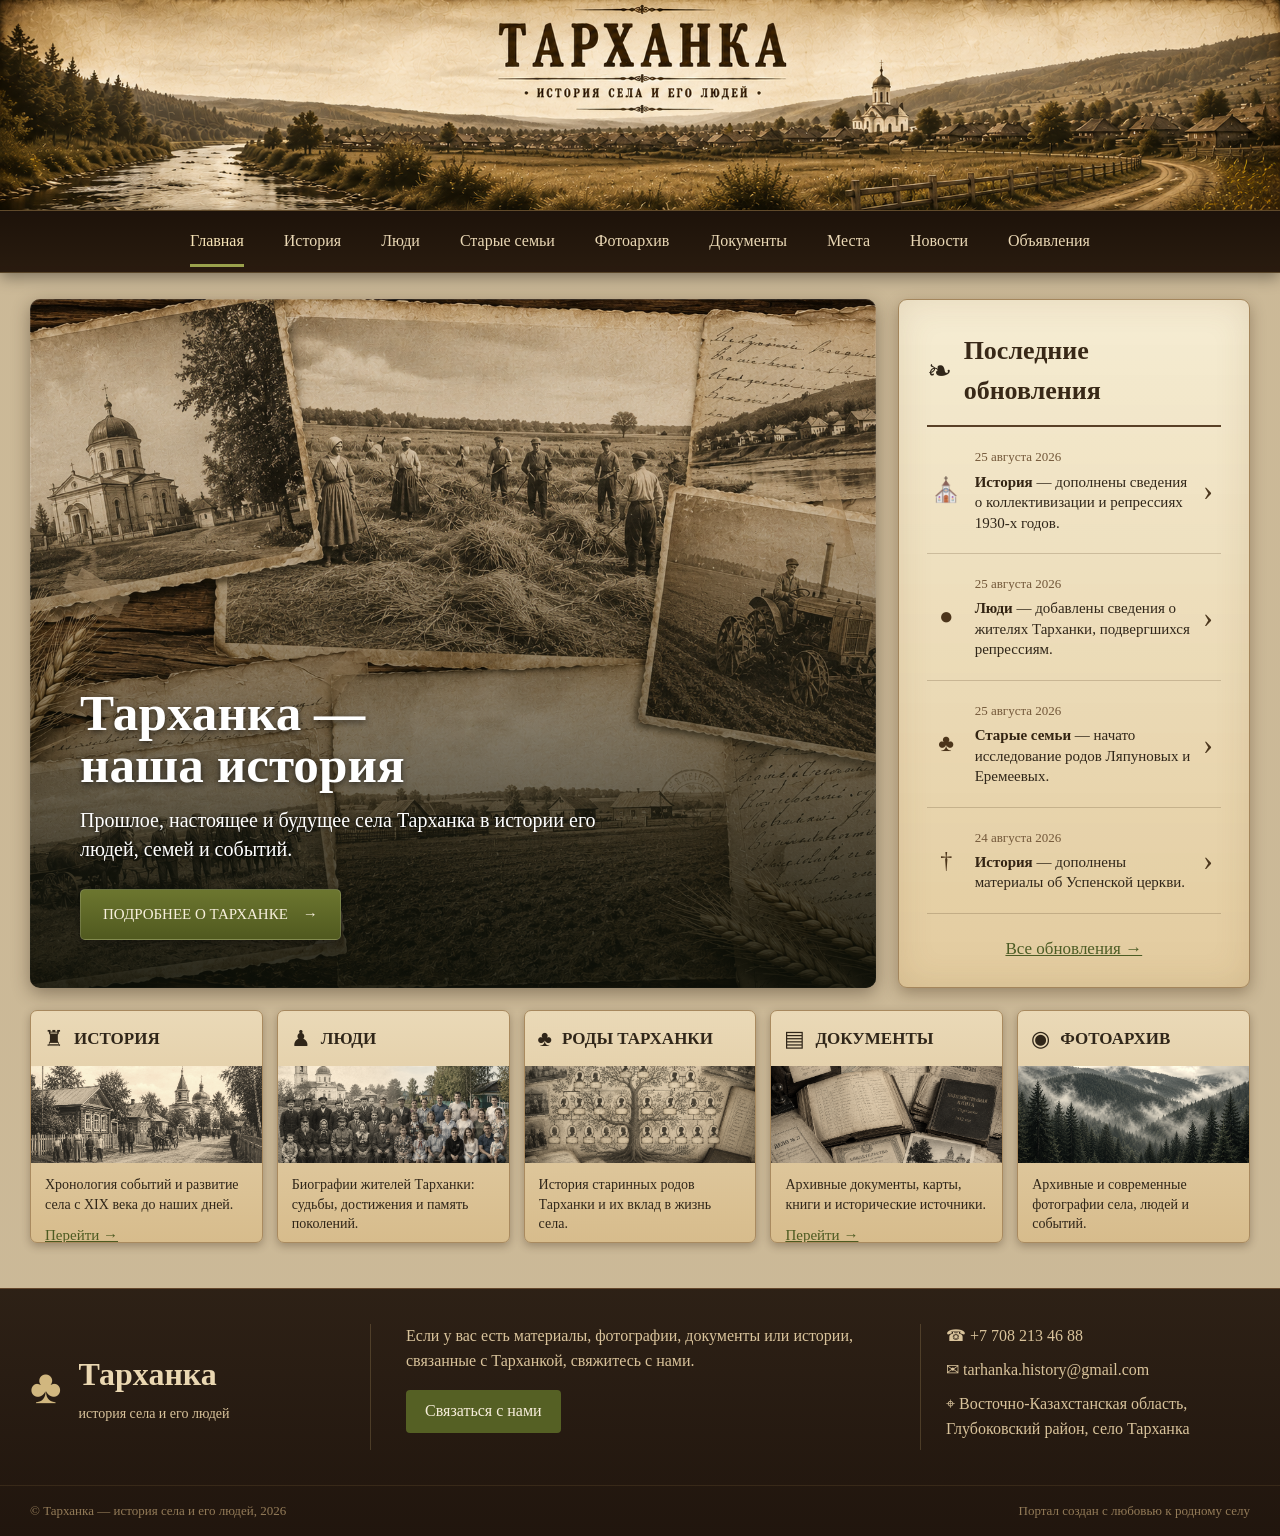
==== commit 1417834a: "Правки Главной" ====
--- a/index.html
+++ b/index.html
@@ -314,11 +314,9 @@
 
 
             <div class="card-image">
-
-                <img src="images/village/tarkhanka-history.jpg"
-                     alt="История села Тарханка">
-
-            </div>
+    <img src="images/history/history-card.png"
+         alt="История села Тарханка">
+</div>
 
 
             <div class="card-body">
@@ -354,11 +352,9 @@
 
 
             <div class="card-image">
-
-                <img src="images/people/people-preview.jpg"
-                     alt="Жители Тарханки">
-
-            </div>
+    <img src="images/people/people-card.png"
+         alt="Жители Тарханки разных эпох">
+</div>
 
 
             <div class="card-body">
@@ -387,7 +383,7 @@
                 <span>♣</span>
 
                 <h2>
-                    Старые семьи
+                    Роды Тарханки
                 </h2>
 
             </div>
@@ -395,7 +391,7 @@
 
             <div class="card-image">
 
-                <img src="images/families/families-preview.jpg"
+                <img src="images/families/families-card.png"
                      alt="Старые семьи Тарханки">
 
             </div>
@@ -435,7 +431,7 @@
 
             <div class="card-image">
 
-                <img src="images/documents/documents-preview.jpg"
+                <img src="images/documents/documents-card.png"
                      alt="Архивные документы">
 
             </div>
@@ -563,21 +559,21 @@
 
             <p>
                 ☎
-                <a href="tel:+77000000000">
-                    +7 700 000 00 00
+                <a href="tel:+77082134688">
+                    +7 708 213 46 88
                 </a>
             </p>
 
             <p>
                 ✉
-                <a href="mailto:tarkhanka.history@mail.ru">
-                    tarkhanka.history@mail.ru
+                <a href="mailto:tarhanka.history@gmail.com">
+                    tarhanka.history@gmail.com
                 </a>
             </p>
 
             <p>
                 ⌖ Восточно-Казахстанская область,<br>
-                село Тарханка
+                Глубоковский район, село Тарханка
             </p>
 
         </div>
--- a/style.css
+++ b/style.css
@@ -69,7 +69,7 @@
 
 .forest-background {
     width: 100%;
-    height: 150px;
+    height: 210px;
     min-height: 0;
 
     display: flex;
@@ -501,23 +501,26 @@
 
 .portal-sections {
     display: grid;
-
-    grid-template-columns:
-        repeat(5, 1fr);
-
-    gap: 7px;
-
-    margin-top: 20px;
+    grid-template-columns: repeat(5, minmax(0, 1fr));
+
+    gap: 14px;
+    margin-top: 22px;
+
+    align-items: stretch;
 }
 
 
 .portal-card {
+    min-width: 0;
+
+    display: flex;
+    flex-direction: column;
+
     overflow: hidden;
 
-    border:
-        1px solid
-        #a98a5f;
-
+    aspect-ratio: 1 / 1;
+
+    border: 1px solid #a98a5f;
     border-radius: 7px;
 
     background:
@@ -537,8 +540,7 @@
 
 
 .portal-card:hover {
-    transform:
-        translateY(-4px);
+    transform: translateY(-4px);
 
     box-shadow:
         0 8px 17px
@@ -582,9 +584,11 @@
 ========================================================== */
 
 .card-image {
-    height: 120px;
+    width: 100%;
+    height: 42%;
 
     overflow: hidden;
+    flex-shrink: 0;
 }
 
 
@@ -619,17 +623,26 @@
 ========================================================== */
 
 .card-body {
-    padding: 13px 14px 17px;
+    flex: 1;
+
+    display: flex;
+    flex-direction: column;
+
+    padding: 12px 14px 15px;
 }
 
 
 .card-body p {
-    min-height: 78px;
-
-    margin: 0 0 12px;
+    margin: 0 0 10px;
 
     font-size: 14px;
-    line-height: 1.45;
+    line-height: 1.4;
+
+    display: -webkit-box;
+    -webkit-line-clamp: 3;
+    -webkit-box-orient: vertical;
+
+    overflow: hidden;
 }
 
 
@@ -810,6 +823,7 @@
 
 @media (max-width: 1150px) {
 
+    /* ШАПКУ НЕ МЕНЯЕМ: оставляем текущий размер */
     .forest-background {
         height: 190px;
     }
@@ -821,25 +835,25 @@
 
 
     .portal-sections {
-        grid-template-columns:
-            repeat(3, 1fr);
-
-        gap: 10px;
+        grid-template-columns: repeat(3, minmax(0, 1fr));
+        gap: 12px;
+    }
+
+
+    .portal-card {
+        aspect-ratio: 1 / 1;
     }
 
 
     .footer-container {
-        grid-template-columns:
-            1fr 1fr;
+        grid-template-columns: 1fr 1fr;
     }
 
 
     .footer-contacts {
         padding-left: 0;
-
         border-left: none;
     }
-
 }
 
 
@@ -849,16 +863,18 @@
 
 @media (max-width: 720px) {
 
-    /* ---------- Шапка ---------- */
-
+    /* ШАПКУ НЕ МЕНЯЕМ: оставляем текущий размер */
     .forest-background {
-        height: 135px;
-        min-height: 0;
+        width: 100%;
+        height: 65px;
 
         padding: 0;
 
-        background-position: center;
         background-size: cover;
+        background-position: center center;
+        background-repeat: no-repeat;
+
+        overflow: hidden;
     }
 
 
@@ -866,7 +882,6 @@
 
     .nav-container {
         justify-content: flex-start;
-
         flex-wrap: nowrap;
 
         overflow-x: auto;
@@ -934,8 +949,7 @@
 
 
     .update-item {
-        grid-template-columns:
-            30px 1fr 14px;
+        grid-template-columns: 30px 1fr 14px;
 
         gap: 8px;
 
@@ -943,23 +957,33 @@
     }
 
 
-    /* ---------- Карточки ---------- */
+    /* ---------- Карточки разделов ---------- */
 
     .portal-sections {
-        grid-template-columns:
-            repeat(2, 1fr);
-
+        grid-template-columns: repeat(2, minmax(0, 1fr));
         gap: 10px;
     }
 
 
+    .portal-card {
+        aspect-ratio: auto;
+        min-height: 245px;
+    }
+
+
+    .portal-card:last-child {
+        grid-column: 1 / -1;
+        min-height: 230px;
+    }
+
+
     .card-image {
-        height: 105px;
+        height: 110px;
     }
 
 
     .card-body p {
-        min-height: auto;
+        -webkit-line-clamp: 3;
     }
 
 
@@ -977,7 +1001,6 @@
     .footer-contribute,
     .footer-contacts {
         padding-left: 0;
-
         border-left: none;
     }
 
@@ -987,7 +1010,6 @@
 
         padding: 15px 20px;
     }
-
 }
 
 
@@ -997,16 +1019,14 @@
 
 @media (max-width: 470px) {
 
-    /* ---------- Шапка ---------- */
-
+    /* ШАПКУ НЕ МЕНЯЕМ: оставляем текущий размер */
     .forest-background {
-        height: 110px;
-
-        background-position: center;
-    }
-
-
-    /* ---------- Главное фото ---------- */
+        height: 95px;
+
+        background-size: cover;
+        background-position: center center;
+    }
+
 
     .home-hero {
         min-height: 390px;
@@ -1028,19 +1048,27 @@
     }
 
 
-    /* ---------- Карточки ---------- */
-
     .portal-sections {
-        grid-template-columns: 1fr;
+        grid-template-columns: repeat(2, minmax(0, 1fr));
+        gap: 9px;
+    }
+
+
+    .portal-card {
+        min-height: 235px;
+    }
+
+
+    .portal-card:last-child {
+        grid-column: 1 / -1;
+        min-height: 220px;
     }
 
 
     .card-image {
-        height: 165px;
-    }
-
-
-    /* ---------- Обновления ---------- */
+        height: 105px;
+    }
+
 
     .updates-title h2 {
         font-size: 21px;
@@ -1050,8 +1078,9 @@
     .update-content p {
         font-size: 14px;
     }
-
-}
+}
+
+
 /* ==========================================================
    24. СТРАНИЦА "ИСТОРИЯ"
 ========================================================== */
@@ -1837,7 +1866,7 @@
 
 .history-page-header {
     width: 100%;
-    height: 210px;
+    height: 180px;
 
     background-image:
         url("images/village/history-header.png");
@@ -1853,7 +1882,7 @@
 @media (max-width: 1150px) {
 
     .history-page-header {
-        height: 190px;
+        height: 75px;
     }
 
 }
@@ -1864,7 +1893,7 @@
 @media (max-width: 720px) {
 
     .history-page-header {
-        height: 135px;
+        height: 65px;
     }
 
 }
@@ -1875,7 +1904,7 @@
 @media (max-width: 470px) {
 
     .history-page-header {
-        height: 110px;
+        height: 65px;
     }
 
 }
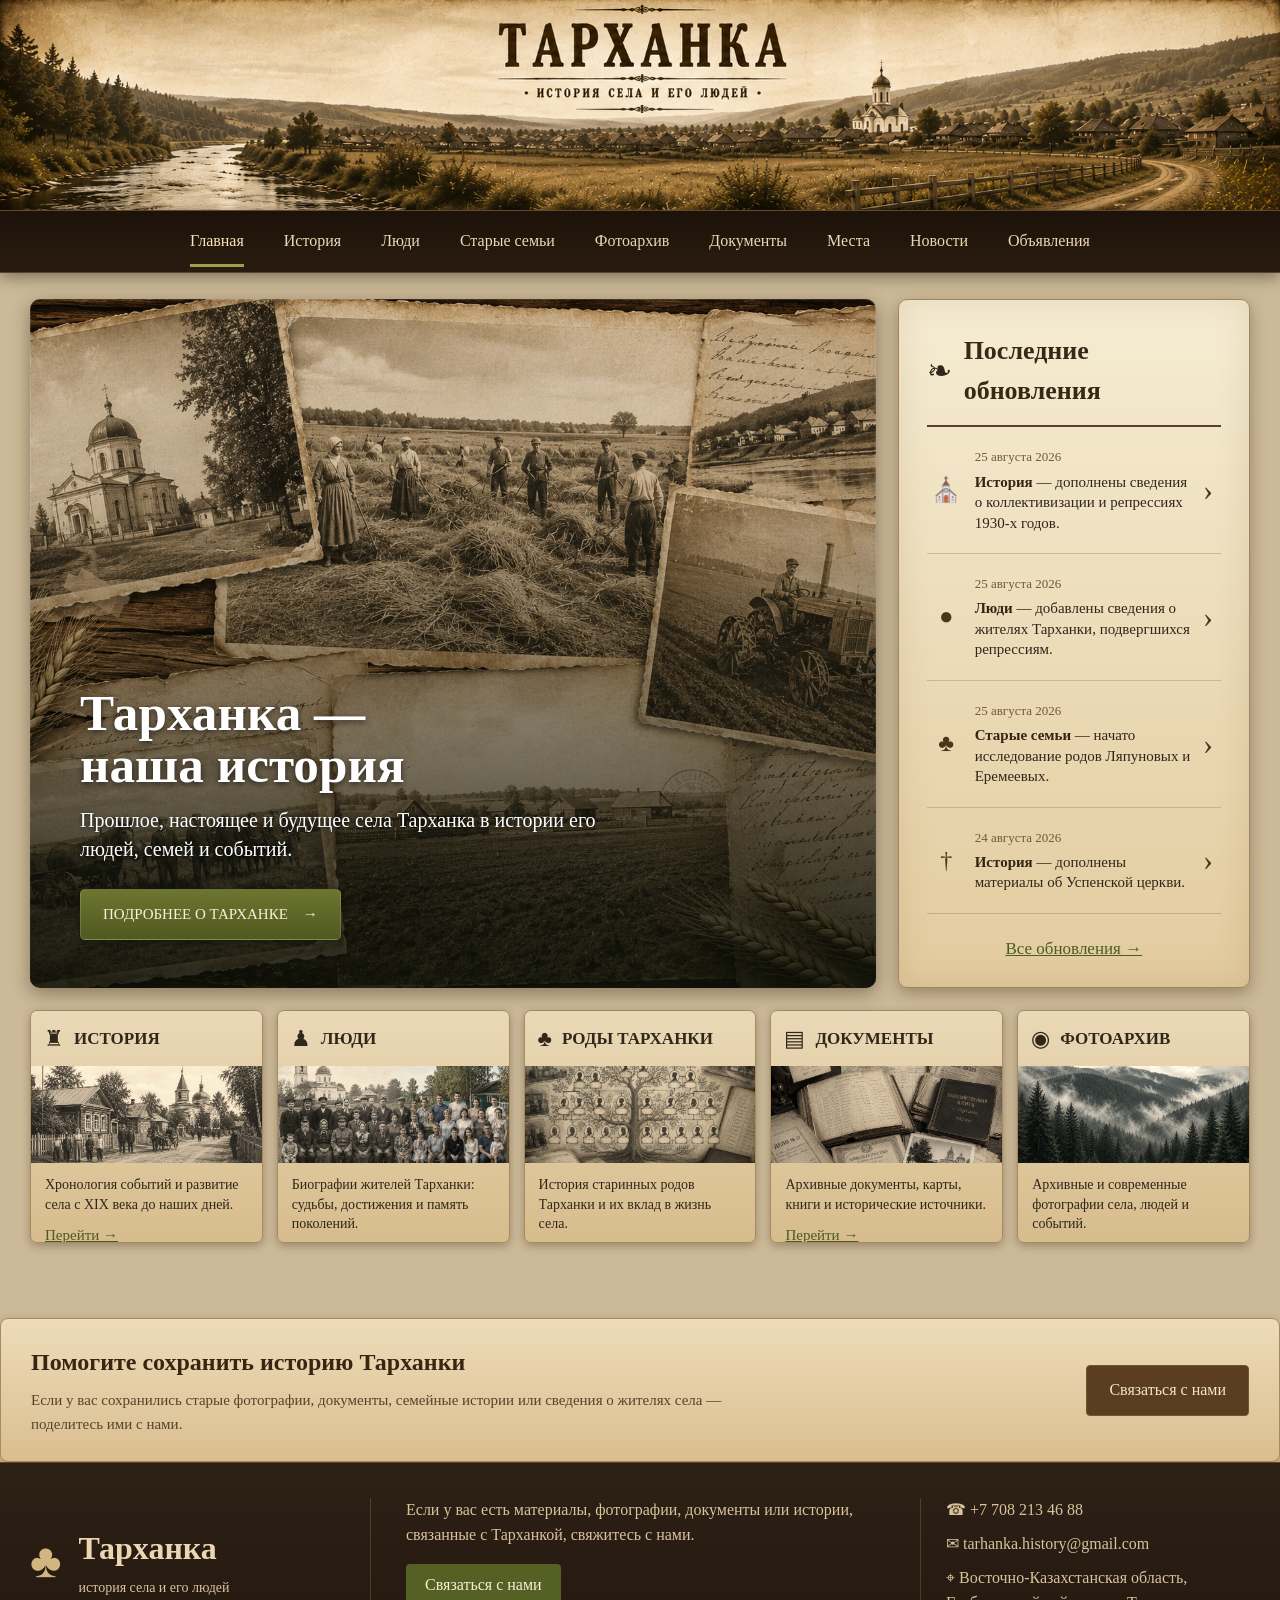
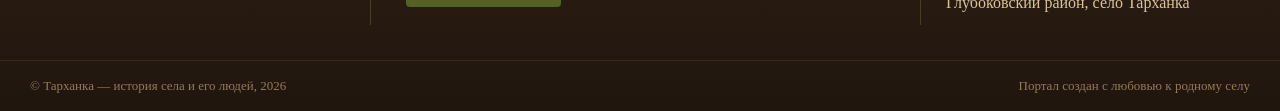
==== commit a3dd2133: "Люди" ====
--- a/index.html
+++ b/index.html
@@ -497,7 +497,25 @@
 
 </main>
 
-
+<section class="contact-invite">
+    <div class="contact-invite-inner">
+
+        <div class="contact-invite-text">
+            <h2>Помогите сохранить историю Тарханки</h2>
+
+            <p>
+                Если у вас сохранились старые фотографии, документы,
+                семейные истории или сведения о жителях села —
+                поделитесь ими с нами.
+            </p>
+        </div>
+
+        <a href="contacts.html" class="contact-button">
+            Связаться с нами
+        </a>
+
+    </div>
+</section>
 
 <!-- ==================================================
      НИЖНЯЯ ЧАСТЬ
--- a/style.css
+++ b/style.css
@@ -856,6 +856,302 @@
     }
 }
 
+/* ==========================================================
+   БЛОК "СВЯЗАТЬСЯ С НАМИ"
+========================================================== */
+
+.contact-invite {
+    margin-top: 30px;
+    padding: 25px 30px;
+
+    background:
+        linear-gradient(
+            rgba(239, 222, 187, 0.96),
+            rgba(218, 190, 143, 0.96)
+        );
+
+    border: 1px solid #a98a5f;
+    border-radius: 8px;
+
+    box-shadow:
+        0 3px 10px rgba(45, 30, 15, 0.25);
+}
+
+.contact-invite-inner {
+    display: flex;
+    align-items: center;
+    justify-content: space-between;
+
+    gap: 30px;
+}
+
+.contact-invite-text h2 {
+    margin: 0 0 7px;
+
+    font-family: Georgia, "Times New Roman", serif;
+    font-size: 24px;
+
+    color: #382512;
+}
+
+.contact-invite-text p {
+    max-width: 750px;
+    margin: 0;
+
+    font-size: 15px;
+    line-height: 1.6;
+
+    color: #57432b;
+}
+
+.contact-button {
+    flex-shrink: 0;
+
+    display: inline-block;
+
+    padding: 12px 22px;
+
+    border: 1px solid #75552d;
+    border-radius: 4px;
+
+    background: #5b3d1f;
+
+    color: #f5e6c8;
+    font-family: Georgia, "Times New Roman", serif;
+    font-size: 16px;
+
+    text-decoration: none;
+
+    transition:
+        background 0.2s,
+        transform 0.2s;
+}
+
+.contact-button:hover {
+    background: #704d27;
+    transform: translateY(-2px);
+}
+
+/* ==========================================================
+   СТРАНИЦА "КОНТАКТЫ"
+========================================================== */
+
+.contacts-page {
+    max-width: 1050px;
+    margin: 0 auto;
+    padding: 25px 0 45px;
+}
+
+
+/* ---------- Основной лист ---------- */
+
+.contacts-paper {
+    position: relative;
+
+    padding: 45px 55px;
+
+    background:
+        linear-gradient(
+            rgba(246, 232, 199, 0.97),
+            rgba(229, 207, 165, 0.97)
+        );
+
+    border: 1px solid #a98a5f;
+    border-radius: 6px;
+
+    box-shadow:
+        0 5px 18px rgba(50, 32, 15, 0.28);
+
+    color: #3c2a18;
+}
+
+
+/* ---------- Заголовок ---------- */
+
+.contacts-heading {
+    max-width: 760px;
+    margin: 0 auto;
+
+    text-align: center;
+}
+
+.contacts-small-title {
+    display: block;
+
+    margin-bottom: 7px;
+
+    font-size: 13px;
+    letter-spacing: 2px;
+    text-transform: uppercase;
+
+    color: #806541;
+}
+
+.contacts-heading h1 {
+    margin: 0 0 16px;
+
+    font-family: Georgia, "Times New Roman", serif;
+    font-size: 42px;
+    font-weight: normal;
+
+    color: #382512;
+}
+
+.contacts-heading p {
+    margin: 0;
+
+    font-size: 17px;
+    line-height: 1.7;
+
+    color: #5b4630;
+}
+
+
+/* ---------- Разделительная линия ---------- */
+
+.contacts-divider {
+    width: 100%;
+    height: 1px;
+
+    margin: 32px 0;
+
+    background:
+        linear-gradient(
+            to right,
+            transparent,
+            #806541 15%,
+            #806541 85%,
+            transparent
+        );
+}
+
+
+/* ---------- Блок помощи ---------- */
+
+.contacts-help {
+    max-width: 780px;
+    margin: 0 auto;
+}
+
+.contacts-help h2,
+.contacts-details h2 {
+    margin: 0 0 15px;
+
+    font-family: Georgia, "Times New Roman", serif;
+    font-size: 25px;
+
+    color: #382512;
+}
+
+.contacts-help p {
+    margin: 0 0 15px;
+
+    line-height: 1.6;
+}
+
+.contacts-help ul {
+    margin: 0;
+    padding-left: 24px;
+}
+
+.contacts-help li {
+    margin-bottom: 8px;
+
+    line-height: 1.5;
+}
+
+.contacts-help li::marker {
+    color: #79562d;
+}
+
+
+/* ---------- Контактные данные ---------- */
+
+.contacts-details {
+    max-width: 780px;
+    margin: 0 auto;
+}
+
+.contact-row {
+    display: flex;
+    align-items: center;
+
+    gap: 18px;
+
+    margin-top: 14px;
+    padding: 17px 20px;
+
+    background:
+        rgba(255, 248, 229, 0.48);
+
+    border: 1px solid
+        rgba(126, 91, 49, 0.38);
+
+    border-radius: 5px;
+}
+
+.contact-icon {
+    display: flex;
+    align-items: center;
+    justify-content: center;
+
+    width: 45px;
+    height: 45px;
+
+    flex: 0 0 45px;
+
+    border: 1px solid #8c693d;
+    border-radius: 50%;
+
+    font-size: 21px;
+
+    color: #593b1d;
+}
+
+.contact-label {
+    display: block;
+
+    margin-bottom: 4px;
+
+    font-size: 13px;
+    text-transform: uppercase;
+    letter-spacing: 1px;
+
+    color: #806541;
+}
+
+.contact-row a {
+    font-family: Georgia, "Times New Roman", serif;
+    font-size: 18px;
+
+    color: #4d3219;
+
+    text-decoration: none;
+}
+
+.contact-row a:hover {
+    text-decoration: underline;
+}
+
+
+/* ---------- Примечание ---------- */
+
+.contacts-note {
+    max-width: 780px;
+
+    margin: 35px auto 0;
+    padding: 18px 22px;
+
+    border-left: 4px solid #80603a;
+
+    background:
+        rgba(255, 248, 229, 0.45);
+
+    font-size: 14px;
+    line-height: 1.6;
+
+    color: #59442d;
+}
 
 /* ==========================================================
    22. МОБИЛЬНЫЕ УСТРОЙСТВА
@@ -866,7 +1162,7 @@
     /* ШАПКУ НЕ МЕНЯЕМ: оставляем текущий размер */
     .forest-background {
         width: 100%;
-        height: 65px;
+        height: 75px;
 
         padding: 0;
 
@@ -875,8 +1171,71 @@
         background-repeat: no-repeat;
 
         overflow: hidden;
-    }
-
+        .contact-invite {
+    padding: 20px;
+}
+
+.contact-invite-inner {
+    flex-direction: column;
+    align-items: flex-start;
+
+    gap: 18px;
+}
+
+.contact-button {
+    width: 100%;
+
+    text-align: center;
+}
+    /* ---------- Контакты ---------- */
+
+    .contacts-page {
+        padding: 12px 0 30px;
+    }
+
+    .contacts-paper {
+        padding: 30px 22px;
+    }
+
+    .contacts-heading h1 {
+        font-size: 32px;
+    }
+
+    .contacts-heading p {
+        font-size: 16px;
+    }
+
+    .contacts-divider {
+        margin: 25px 0;
+    }
+
+    .contacts-help h2,
+    .contacts-details h2 {
+        font-size: 22px;
+    }
+
+    .contact-row {
+        padding: 14px;
+        gap: 13px;
+    }
+
+    .contact-icon {
+        width: 40px;
+        height: 40px;
+
+        flex-basis: 40px;
+
+        font-size: 18px;
+    }
+
+    .contact-row a {
+        font-size: 16px;
+    }
+
+    .contacts-note {
+        margin-top: 25px;
+        padding: 15px 17px;
+    }
 
     /* ---------- Меню ---------- */
 
@@ -1907,4 +2266,525 @@
         height: 65px;
     }
 
+}
+/* ==========================================================
+   СТРАНИЦА "ЛЮДИ"
+========================================================== */
+
+.people-page {
+    max-width: 1250px;
+}
+
+
+/* ==========================================================
+   ВСТУПЛЕНИЕ
+========================================================== */
+
+.people-intro {
+    max-width: 950px;
+
+    margin: 0 auto 36px;
+
+    padding: 38px 42px;
+
+    text-align: center;
+
+    background:
+        linear-gradient(
+            rgba(246, 236, 210, 0.96),
+            rgba(225, 204, 165, 0.96)
+        );
+
+    border: 1px solid #a98a5f;
+    border-radius: 8px;
+
+    box-shadow:
+        0 4px 14px rgba(58, 38, 20, 0.22);
+}
+
+
+.people-intro h1 {
+    margin: 0;
+
+    color: #342617;
+
+    font-size:
+        clamp(
+            32px,
+            4vw,
+            46px
+        );
+}
+
+
+.people-lead {
+    margin-top: 0;
+
+    font-size: 20px;
+    line-height: 1.6;
+}
+
+
+/* ==========================================================
+   РАЗДЕЛЫ
+========================================================== */
+
+.people-section {
+    margin-bottom: 40px;
+}
+
+
+.people-heading {
+    max-width: 850px;
+
+    margin: 0 auto 24px;
+
+    text-align: center;
+}
+
+
+.people-heading h2,
+.people-stories h2,
+.people-memory h2,
+.people-family-link h2 {
+    margin: 0 0 12px;
+
+    color: #3c2917;
+
+    font-size: 30px;
+}
+
+
+.people-heading p {
+    margin: 0 auto;
+
+    max-width: 750px;
+
+    line-height: 1.6;
+}
+
+
+/* ==========================================================
+   СЕТКА КАРТОЧЕК
+========================================================== */
+
+.people-grid {
+    display: grid;
+
+    grid-template-columns:
+        repeat(2, minmax(0, 1fr));
+
+    gap: 22px;
+}
+
+
+/* ==========================================================
+   КАРТОЧКА ЧЕЛОВЕКА
+========================================================== */
+
+.person-card {
+    overflow: hidden;
+
+    display: grid;
+
+    grid-template-columns:
+        210px 1fr;
+
+    background:
+        linear-gradient(
+            rgba(245, 235, 211, 0.97),
+            rgba(226, 207, 173, 0.97)
+        );
+
+    border: 1px solid #a78a62;
+    border-radius: 8px;
+
+    box-shadow:
+        0 4px 12px rgba(55, 36, 18, 0.2);
+
+    transition:
+        transform 0.2s,
+        box-shadow 0.2s;
+}
+
+
+.person-card:hover {
+    transform:
+        translateY(-3px);
+
+    box-shadow:
+        0 8px 18px rgba(55, 36, 18, 0.28);
+}
+
+
+/* ==========================================================
+   ФОТО
+========================================================== */
+
+.person-photo {
+    min-height: 100%;
+
+    background: #c4ae87;
+}
+
+
+.person-photo img {
+    width: 100%;
+    height: 100%;
+
+    display: block;
+
+    object-fit: cover;
+
+    object-position: center top;
+
+    filter:
+        sepia(24%)
+        saturate(82%);
+}
+
+
+/* ==========================================================
+   ЗАГЛУШКА ФОТО
+========================================================== */
+
+.person-photo-placeholder {
+    min-height: 330px;
+
+    display: flex;
+    align-items: center;
+    justify-content: center;
+
+    color: #d8c4a1;
+
+    font-size: 22px;
+
+    background:
+        linear-gradient(
+            rgba(68, 48, 28, 0.92),
+            rgba(39, 27, 16, 0.98)
+        );
+}
+
+
+.person-old {
+    position: relative;
+}
+
+
+.person-old::before {
+    content: "❦";
+
+    position: absolute;
+
+    top: 50%;
+
+    left: 50%;
+
+    transform:
+        translate(-50%, -85%);
+
+    color:
+        rgba(225, 207, 172, 0.2);
+
+    font-size: 100px;
+}
+
+
+.person-old span {
+    position: relative;
+    z-index: 1;
+}
+
+
+/* ==========================================================
+   ТЕКСТ КАРТОЧКИ
+========================================================== */
+
+.person-card-content {
+    padding: 26px 27px;
+}
+
+
+.person-years {
+    margin: 0 0 5px;
+
+    color: #80613c;
+
+    font-size: 13px;
+
+    letter-spacing: 0.07em;
+}
+
+
+.person-card-content h3 {
+    margin: 0 0 7px;
+
+    color: #3a2816;
+
+    font-size: 24px;
+    line-height: 1.2;
+}
+
+
+.person-role {
+    margin: 0 0 16px;
+
+    color: #687126;
+
+    font-weight: 700;
+}
+
+
+.person-card-content p {
+    margin: 0 0 13px;
+
+    font-size: 15px;
+    line-height: 1.55;
+}
+
+
+.person-more {
+    display: inline-block;
+
+    margin-top: 5px;
+
+    color: #526020;
+
+    font-size: 14px;
+
+    text-decoration: underline;
+}
+
+
+/* ==========================================================
+   ОБЫЧНЫЕ ЖИТЕЛИ
+========================================================== */
+
+.people-stories,
+.people-memory {
+    max-width: 950px;
+
+    margin: 35px auto;
+
+    padding: 32px 36px;
+
+    background:
+        rgba(236, 219, 184, 0.84);
+
+    border: 1px solid #a88a61;
+    border-radius: 7px;
+
+    box-shadow:
+        0 3px 10px rgba(54, 36, 18, 0.16);
+}
+
+
+.people-stories p,
+.people-memory p {
+    font-size: 16px;
+    line-height: 1.65;
+}
+
+
+/* ==========================================================
+   ПЕРЕХОД К РОДАМ
+========================================================== */
+
+.people-family-link {
+    max-width: 950px;
+
+    margin: 35px auto;
+
+    padding: 30px 34px;
+
+    display: flex;
+
+    align-items: center;
+    justify-content: space-between;
+
+    gap: 35px;
+
+    background:
+        linear-gradient(
+            rgba(234, 216, 179, 0.96),
+            rgba(210, 184, 138, 0.96)
+        );
+
+    border: 1px solid #99774b;
+    border-radius: 8px;
+
+    box-shadow:
+        0 4px 12px rgba(53, 35, 17, 0.18);
+}
+
+
+.people-family-link > div {
+    max-width: 680px;
+}
+
+
+.people-family-link p {
+    margin-bottom: 0;
+
+    line-height: 1.6;
+}
+
+
+/* ==========================================================
+   КНОПКА "НАВЕРХ"
+========================================================== */
+
+.back-to-top {
+    position: fixed;
+
+    right: 25px;
+    bottom: 25px;
+
+    width: 44px;
+    height: 44px;
+
+    display: flex;
+    align-items: center;
+    justify-content: center;
+
+    visibility: hidden;
+    opacity: 0;
+
+    border: 1px solid #80613b;
+    border-radius: 50%;
+
+    background: #4a321d;
+
+    color: #f0dfbd;
+
+    font-size: 21px;
+
+    cursor: pointer;
+
+    z-index: 1000;
+
+    transition:
+        opacity 0.2s,
+        transform 0.2s,
+        visibility 0.2s;
+}
+
+
+.back-to-top.show {
+    visibility: visible;
+    opacity: 1;
+}
+
+
+.back-to-top:hover {
+    transform:
+        translateY(-3px);
+}
+
+
+/* ==========================================================
+   ПЛАНШЕТ
+========================================================== */
+
+@media (max-width: 1050px) {
+
+    .people-grid {
+        grid-template-columns: 1fr;
+    }
+
+
+    .person-card {
+        grid-template-columns:
+            220px 1fr;
+    }
+
+}
+
+
+/* ==========================================================
+   ТЕЛЕФОН
+========================================================== */
+
+@media (max-width: 650px) {
+
+    .people-intro {
+        padding: 27px 21px;
+    }
+
+
+    .people-intro h1 {
+        font-size: 31px;
+    }
+
+
+    .people-lead {
+        font-size: 17px;
+    }
+
+
+    .people-heading h2,
+    .people-stories h2,
+    .people-memory h2,
+    .people-family-link h2 {
+        font-size: 25px;
+    }
+
+
+    .person-card {
+        display: block;
+    }
+
+
+    .person-photo {
+        height: 340px;
+    }
+
+
+    .person-photo-placeholder {
+        min-height: 220px;
+    }
+
+
+    .person-card-content {
+        padding: 22px 20px;
+    }
+
+
+    .person-card-content h3 {
+        font-size: 22px;
+    }
+
+
+    .people-stories,
+    .people-memory {
+        padding: 25px 21px;
+    }
+
+
+    .people-family-link {
+        padding: 25px 21px;
+
+        flex-direction: column;
+        align-items: flex-start;
+
+        gap: 18px;
+    }
+
+
+    .people-family-link .history-button {
+        width: 100%;
+
+        text-align: center;
+    }
+
+
+    .back-to-top {
+        right: 15px;
+        bottom: 15px;
+
+        width: 40px;
+        height: 40px;
+    }
+
 }
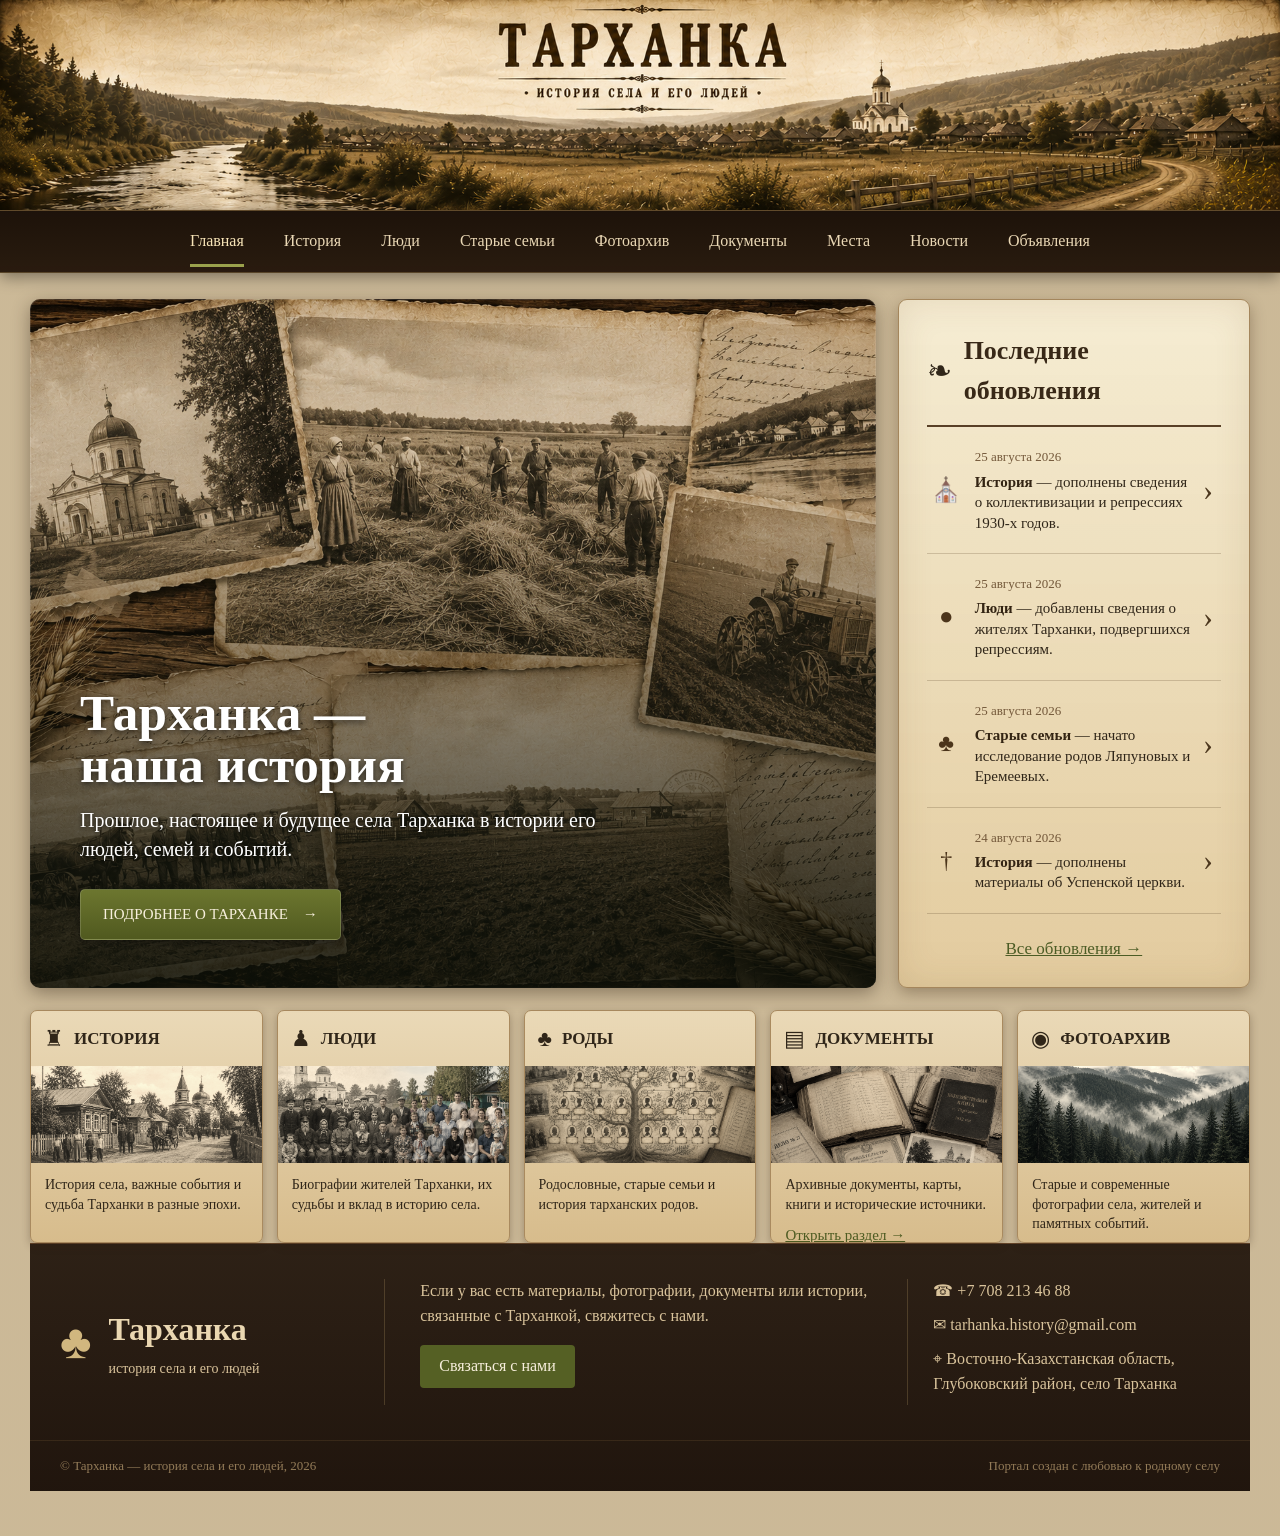
==== commit 4a90a297: "13" ====
--- a/index.html
+++ b/index.html
@@ -295,227 +295,160 @@
          КАРТОЧКИ РАЗДЕЛОВ
     ================================================== -->
 
-    <section class="portal-sections">
-
-
-        <!-- История -->
-
-        <article class="portal-card">
-
-            <div class="card-title">
-
-                <span>♜</span>
-
-                <h2>
-                    История
-                </h2>
-
-            </div>
-
-
-            <div class="card-image">
-    <img src="images/history/history-card.png"
-         alt="История села Тарханка">
-</div>
-
-
-            <div class="card-body">
-
-                <p>
-                    Хронология событий и развитие села
-                    с XIX века до наших дней.
-                </p>
-
-                <a href="history.html">
-                    Перейти →
-                </a>
-
-            </div>
-
-        </article>
-
-
-
-        <!-- Люди -->
-
-        <article class="portal-card">
-
-            <div class="card-title">
-
-                <span>♟</span>
-
-                <h2>
-                    Люди
-                </h2>
-
-            </div>
-
-
-            <div class="card-image">
-    <img src="images/people/people-card.png"
-         alt="Жители Тарханки разных эпох">
-</div>
-
-
-            <div class="card-body">
-
-                <p>
-                    Биографии жителей Тарханки:
-                    судьбы, достижения и память поколений.
-                </p>
-
-                <a href="people.html">
-                    Перейти →
-                </a>
-
-            </div>
-
-        </article>
-
-
-
-        <!-- Семьи -->
-
-        <article class="portal-card">
-
-            <div class="card-title">
-
-                <span>♣</span>
-
-                <h2>
-                    Роды Тарханки
-                </h2>
-
-            </div>
-
-
-            <div class="card-image">
-
-                <img src="images/families/families-card.png"
-                     alt="Старые семьи Тарханки">
-
-            </div>
-
-
-            <div class="card-body">
-
-                <p>
-                    История старинных родов Тарханки
-                    и их вклад в жизнь села.
-                </p>
-
-                <a href="families.html">
-                    Перейти →
-                </a>
-
-            </div>
-
-        </article>
-
-
-
-        <!-- Документы -->
-
-        <article class="portal-card">
-
-            <div class="card-title">
-
-                <span>▤</span>
-
-                <h2>
-                    Документы
-                </h2>
-
-            </div>
-
-
-            <div class="card-image">
-
-                <img src="images/documents/documents-card.png"
-                     alt="Архивные документы">
-
-            </div>
-
-
-            <div class="card-body">
-
-                <p>
-                    Архивные документы, карты,
-                    книги и исторические источники.
-                </p>
-
-                <a href="documents.html">
-                    Перейти →
-                </a>
-
-            </div>
-
-        </article>
-
-
-
-        <!-- Фото -->
-
-        <article class="portal-card">
-
-            <div class="card-title">
-
-                <span>◉</span>
-
-                <h2>
-                    Фотоархив
-                </h2>
-
-            </div>
-
-
-            <div class="card-image">
-
-                <img src="images/village/tarkhanka-header.jpg"
-                     alt="Фотографии Тарханки">
-
-            </div>
-
-
-            <div class="card-body">
-
-                <p>
-                    Архивные и современные фотографии
-                    села, людей и событий.
-                </p>
-
-                <a href="photos.html">
-                    Перейти →
-                </a>
-
-            </div>
-
-        </article>
-
-
-    </section>
-
-</main>
-
-<section class="contact-invite">
-    <div class="contact-invite-inner">
-
-        <div class="contact-invite-text">
-            <h2>Помогите сохранить историю Тарханки</h2>
-
-            <p>
-                Если у вас сохранились старые фотографии, документы,
-                семейные истории или сведения о жителях села —
-                поделитесь ими с нами.
-            </p>
-        </div>
-
-        <a href="contacts.html" class="contact-button">
-            Связаться с нами
-        </a>
-
-    </div>
+   <section class="portal-sections">
+
+    <!-- ИСТОРИЯ -->
+    <a href="history.html" class="portal-card">
+
+        <div class="card-title">
+            <span>♜</span>
+            <h2>История</h2>
+        </div>
+
+        <div class="card-image">
+            <img
+                src="images/history/history-card.png"
+                alt="История села Тарханка"
+            >
+        </div>
+
+        <div class="card-body">
+
+            <p>
+                История села, важные события
+                и судьба Тарханки в разные эпохи.
+            </p>
+
+            <span class="card-link">
+            </span>
+
+        </div>
+
+    </a>
+
+
+    <!-- ЛЮДИ -->
+    <a href="people.html" class="portal-card">
+
+        <div class="card-title">
+            <span>♟</span>
+            <h2>Люди</h2>
+        </div>
+
+        <div class="card-image">
+            <img
+                src="images/people/people-card.png"
+                alt="Люди Тарханки"
+            >
+        </div>
+
+        <div class="card-body">
+
+            <p>
+                Биографии жителей Тарханки,
+                их судьбы и вклад в историю села.
+            </p>
+
+            <span class="card-link">
+            </span>
+
+        </div>
+
+    </a>
+
+
+    <!-- РОДЫ -->
+    <a href="families.html" class="portal-card">
+
+        <div class="card-title">
+            <span>♣</span>
+            <h2>Роды</h2>
+        </div>
+
+        <div class="card-image">
+            <img
+                src="images/families/families-card.png"
+                alt="Роды Тарханки"
+            >
+        </div>
+
+        <div class="card-body">
+
+            <p>
+                Родословные, старые семьи
+                и история тарханских родов.
+            </p>
+
+            <span class="card-link">
+            </span>
+
+        </div>
+
+    </a>
+
+
+    <!-- ДОКУМЕНТЫ -->
+    <a href="documents.html" class="portal-card">
+
+        <div class="card-title">
+            <span>▤</span>
+            <h2>Документы</h2>
+        </div>
+
+        <div class="card-image">
+            <img
+                src="images/documents/documents-card.png"
+                alt="Исторические документы Тарханки"
+            >
+        </div>
+
+        <div class="card-body">
+
+            <p>
+                Архивные документы, карты,
+                книги и исторические источники.
+            </p>
+
+            <span class="card-link">
+                Открыть раздел →
+            </span>
+
+        </div>
+
+    </a>
+
+
+    <!-- ФОТОАРХИВ -->
+    <a href="photos.html" class="portal-card">
+
+        <div class="card-title">
+            <span>◉</span>
+            <h2>Фотоархив</h2>
+        </div>
+
+        <div class="card-image">
+            <img
+                src="images/village/tarkhanka-header.jpg"
+                alt="Фотоархив Тарханки"
+            >
+        </div>
+
+        <div class="card-body">
+
+            <p>
+                Старые и современные фотографии
+                села, жителей и памятных событий.
+            </p>
+
+            <span class="card-link">
+            </span>
+
+        </div>
+
+    </a>
+
 </section>
+
 
 <!-- ==================================================
      НИЖНЯЯ ЧАСТЬ
--- a/style.css
+++ b/style.css
@@ -1162,7 +1162,7 @@
     /* ШАПКУ НЕ МЕНЯЕМ: оставляем текущий размер */
     .forest-background {
         width: 100%;
-        height: 75px;
+        height: 100px;
 
         padding: 0;
 
@@ -1171,7 +1171,9 @@
         background-repeat: no-repeat;
 
         overflow: hidden;
-        .contact-invite {
+    }
+
+    .contact-invite {
     padding: 20px;
 }
 
@@ -2787,4 +2789,183 @@
         height: 40px;
     }
 
+}
+
+/* ==========================================================
+   ИСПРАВЛЕНИЕ КАРТОЧЕК ГЛАВНОЙ НА МОБИЛЬНЫХ
+========================================================== */
+
+@media (max-width: 720px) {
+
+    .portal-sections {
+        width: 100%;
+
+        display: grid;
+        grid-template-columns: repeat(2, minmax(0, 1fr));
+
+        gap: 10px;
+
+        margin-top: 18px;
+    }
+
+
+    .portal-card {
+        width: 100%;
+        min-width: 0;
+        max-width: 100%;
+
+        display: flex;
+        flex-direction: column;
+
+        overflow: hidden;
+
+        margin: 0;
+
+        box-sizing: border-box;
+    }
+
+
+    .card-title {
+        width: 100%;
+        min-width: 0;
+
+        padding: 9px 10px;
+
+        gap: 7px;
+    }
+
+
+    .card-title h2 {
+        min-width: 0;
+
+        font-size: 14px;
+        line-height: 1.2;
+
+        overflow-wrap: anywhere;
+    }
+
+
+    .card-title span {
+        flex-shrink: 0;
+
+        font-size: 18px;
+    }
+
+
+    .card-image {
+        width: 100%;
+        height: auto;
+
+        aspect-ratio: 16 / 10;
+
+        overflow: hidden;
+    }
+
+
+    .card-image img {
+        display: block;
+
+        width: 100%;
+        height: 100%;
+
+        object-fit: cover;
+    }
+
+
+    .card-body {
+        width: 100%;
+        min-width: 0;
+
+        padding: 10px 11px 13px;
+    }
+
+
+    .card-body p {
+        min-height: 0;
+
+        margin: 0 0 9px;
+
+        font-size: 13px;
+        line-height: 1.35;
+
+        overflow-wrap: anywhere;
+    }
+
+
+    .card-body a {
+        font-size: 13px;
+    }
+
+
+    /* Последняя карточка тоже обычного размера */
+
+    .portal-card:last-child {
+        grid-column: auto;
+    }
+
+}
+
+
+/* ==========================================================
+   ОЧЕНЬ УЗКИЕ ТЕЛЕФОНЫ
+========================================================== */
+
+@media (max-width: 380px) {
+
+    .portal-sections {
+        grid-template-columns: 1fr;
+    }
+
+}
+
+/* ==========================================================
+   КЛИКАБЕЛЬНЫЕ КАРТОЧКИ ГЛАВНОЙ
+========================================================== */
+
+a.portal-card {
+    color: inherit;
+    text-decoration: none;
+    cursor: pointer;
+}
+
+.card-link {
+    margin-top: auto;
+    color: #4d5b22;
+    font-size: 15px;
+    text-decoration: underline;
+}
+
+a.portal-card:focus-visible {
+    outline: 3px solid #697331;
+    outline-offset: 3px;
+}
+
+@media (max-width: 720px) {
+    .card-link {
+        font-size: 13px;
+    }
+}
+
+/* ==========================================================
+   КЛИКАБЕЛЬНЫЕ КАРТОЧКИ ГЛАВНОЙ
+========================================================== */
+
+a.portal-card {
+    color: inherit;
+    text-decoration: none;
+    cursor: pointer;
+}
+
+.card-link {
+    display: inline-block;
+    margin-top: auto;
+
+    color: #4d5b22;
+
+    font-size: 15px;
+    text-decoration: underline;
+}
+
+a.portal-card:hover .card-link {
+    color: #344015;
 }
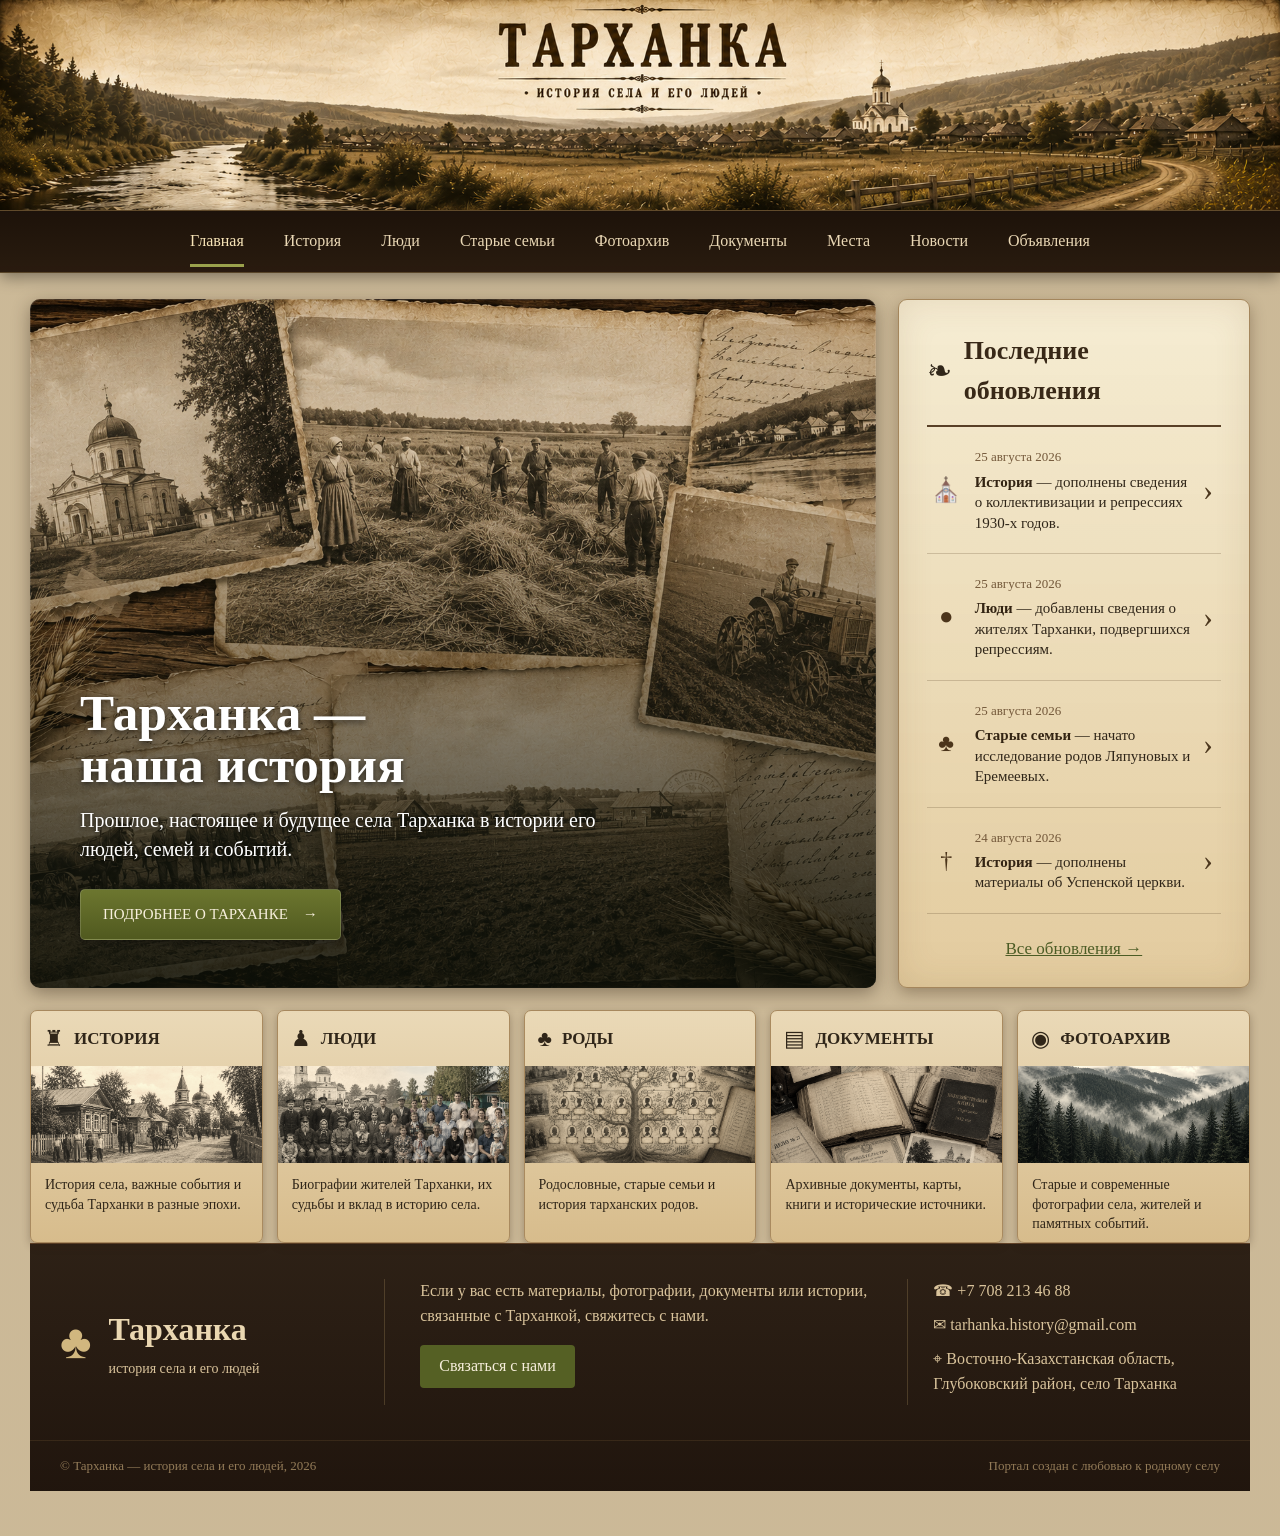
==== commit 969ae511: "14" ====
--- a/index.html
+++ b/index.html
@@ -410,7 +410,6 @@
             </p>
 
             <span class="card-link">
-                Открыть раздел →
             </span>
 
         </div>
--- a/style.css
+++ b/style.css
@@ -1162,7 +1162,7 @@
     /* ШАПКУ НЕ МЕНЯЕМ: оставляем текущий размер */
     .forest-background {
         width: 100%;
-        height: 100px;
+        height: 120px;
 
         padding: 0;
 
@@ -1382,7 +1382,7 @@
 
     /* ШАПКУ НЕ МЕНЯЕМ: оставляем текущий размер */
     .forest-background {
-        height: 95px;
+        height: 100px;
 
         background-size: cover;
         background-position: center center;
@@ -2968,4 +2968,19 @@
 
 a.portal-card:hover .card-link {
     color: #344015;
+}
+/* ==========================================================
+   ШАПКА СТРАНИЦЫ "ЛЮДИ"
+========================================================== */
+
+.people-header-image {
+    width: 100%;
+    height: 190px;
+
+    background-image:
+        url("images/people/people-header.png");
+
+    background-repeat: no-repeat;
+    background-position: center;
+    background-size: cover;
 }
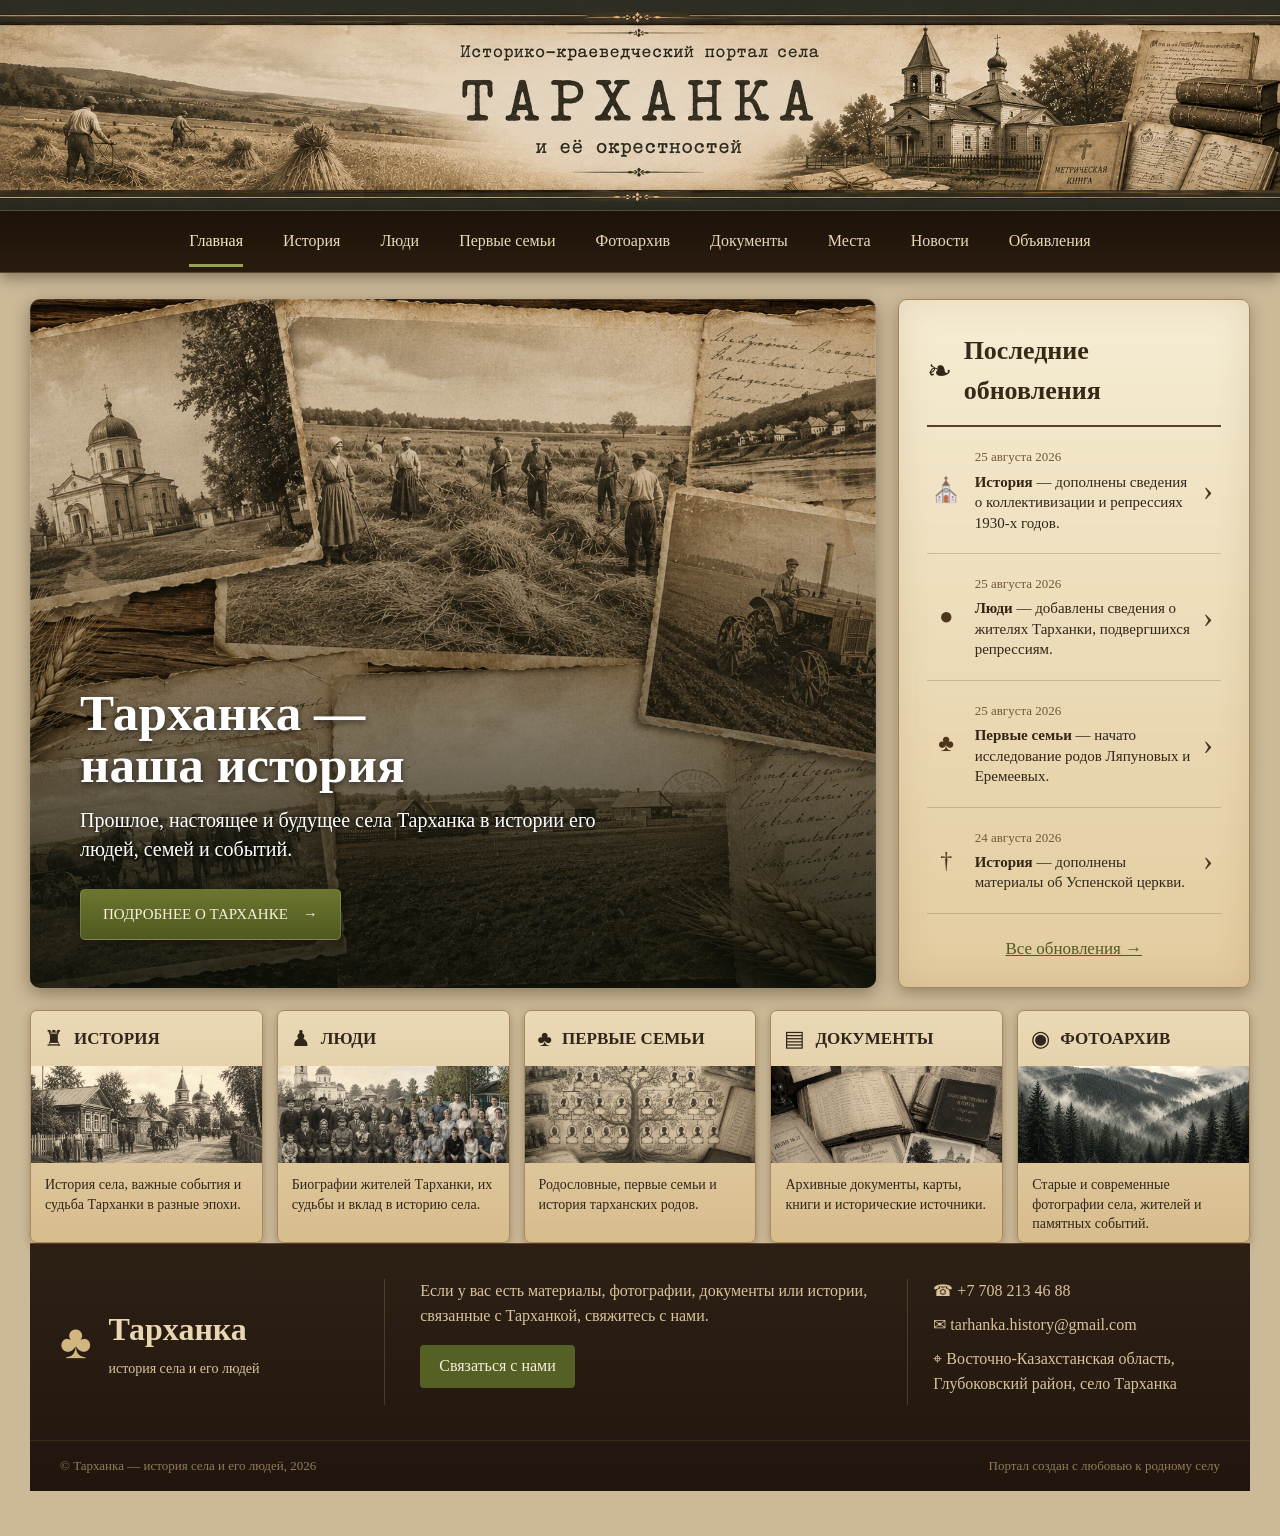
==== commit dc62b7eb: "Добален" ====
--- a/index.html
+++ b/index.html
@@ -56,7 +56,7 @@
 
             <a href="families.html"
                class="nav-link">
-                Старые семьи
+                Первые семьи
             </a>
 
             <a href="photos.html"
@@ -232,7 +232,7 @@
                         </time>
 
                         <p>
-                            <strong>Старые семьи</strong> —
+                            <strong>Первые семьи</strong> —
                             начато исследование родов
                             Ляпуновых и Еремеевых.
                         </p>
@@ -357,25 +357,25 @@
     </a>
 
 
-    <!-- РОДЫ -->
+    <!--Первые семьи  -->
     <a href="families.html" class="portal-card">
 
         <div class="card-title">
             <span>♣</span>
-            <h2>Роды</h2>
+            <h2>Первые семьи</h2>
         </div>
 
         <div class="card-image">
             <img
                 src="images/families/families-card.png"
-                alt="Роды Тарханки"
+                alt="Первые семьи Тарханки"
             >
         </div>
 
         <div class="card-body">
 
             <p>
-                Родословные, старые семьи
+                Родословные, первые семьи
                 и история тарханских родов.
             </p>
 
--- a/style.css
+++ b/style.css
@@ -1160,14 +1160,15 @@
 @media (max-width: 720px) {
 
     /* ШАПКУ НЕ МЕНЯЕМ: оставляем текущий размер */
+
     .forest-background {
         width: 100%;
-        height: 120px;
-
+        height: 210px;
+        min-height: 0;
         padding: 0;
 
         background-size: cover;
-        background-position: center center;
+        background-position: center;
         background-repeat: no-repeat;
 
         overflow: hidden;
@@ -1381,11 +1382,12 @@
 @media (max-width: 470px) {
 
     /* ШАПКУ НЕ МЕНЯЕМ: оставляем текущий размер */
+
     .forest-background {
-        height: 100px;
-
+        height: 65px;
+        min-height: 0;
         background-size: cover;
-        background-position: center center;
+        background-position: center;
     }
 
 
@@ -2983,4 +2985,2178 @@
     background-repeat: no-repeat;
     background-position: center;
     background-size: cover;
-}+}
+/* ==========================================================
+   СТРАНИЦА "Первые семьи"
+========================================================== */
+
+.families-page {
+    max-width: 1250px;
+}
+
+
+/* ==========================================================
+   ВСТУПЛЕНИЕ
+========================================================== */
+
+.families-intro {
+    max-width: 980px;
+
+    margin: 0 auto 38px;
+    padding: 40px 44px;
+
+    text-align: center;
+
+    background:
+        linear-gradient(
+            rgba(246, 235, 209, 0.97),
+            rgba(224, 201, 159, 0.97)
+        );
+
+    border: 1px solid #a98a5f;
+    border-radius: 8px;
+
+    box-shadow:
+        0 4px 14px rgba(55, 36, 18, 0.22);
+}
+
+
+.families-intro h1 {
+    margin: 0;
+
+    color: #382614;
+
+    font-size:
+        clamp(
+            34px,
+            4vw,
+            48px
+        );
+}
+
+
+.families-lead {
+    font-size: 20px;
+    line-height: 1.65;
+}
+
+
+/* ==========================================================
+   ЗАГОЛОВОК РАЗДЕЛА
+========================================================== */
+
+.families-section {
+    margin-bottom: 40px;
+}
+
+
+.families-heading {
+    max-width: 850px;
+
+    margin: 0 auto 28px;
+
+    text-align: center;
+}
+
+
+.families-heading h2,
+.family-other h2,
+.family-research h2 {
+    margin: 0 0 12px;
+
+    color: #3b2917;
+
+    font-size: 30px;
+}
+
+
+.families-heading p {
+    margin: 0 auto;
+
+    max-width: 760px;
+
+    line-height: 1.6;
+}
+
+
+/* ==========================================================
+   СЕТКА РОДОВ
+========================================================== */
+
+.families-grid {
+    display: grid;
+
+    grid-template-columns:
+        repeat(2, minmax(0, 1fr));
+
+    gap: 22px;
+}
+
+
+/* ==========================================================
+   КАРТОЧКА РОДА
+========================================================== */
+
+.family-card {
+    position: relative;
+
+    overflow: hidden;
+
+    display: grid;
+
+    grid-template-columns:
+        95px 1fr;
+
+    min-height: 330px;
+
+    background:
+        linear-gradient(
+            rgba(244, 231, 202, 0.97),
+            rgba(222, 197, 154, 0.97)
+        );
+
+    border: 1px solid #a0845f;
+    border-radius: 8px;
+
+    box-shadow:
+        0 4px 12px rgba(53, 34, 17, 0.18);
+
+    transition:
+        transform 0.2s,
+        box-shadow 0.2s;
+}
+
+
+.family-card:hover {
+    transform: translateY(-3px);
+
+    box-shadow:
+        0 8px 18px rgba(53, 34, 17, 0.28);
+}
+
+
+/* ==========================================================
+   БУКВИЦА
+========================================================== */
+
+.family-letter {
+    display: flex;
+
+    align-items: center;
+    justify-content: center;
+
+    color: #ead9b4;
+
+    font-size: 56px;
+    font-weight: 700;
+
+    background:
+        linear-gradient(
+            #51381f,
+            #2f2013
+        );
+
+    border-right:
+        1px solid
+        rgba(255, 255, 255, 0.08);
+}
+
+
+/* ==========================================================
+   СОДЕРЖИМОЕ КАРТОЧКИ
+========================================================== */
+
+.family-content {
+    padding: 27px 28px 25px;
+}
+
+
+.family-period {
+    margin: 0 0 6px;
+
+    color: #7d603b;
+
+    font-size: 13px;
+
+    letter-spacing: 0.05em;
+
+    text-transform: uppercase;
+}
+
+
+.family-content h3 {
+    margin: 0 0 14px;
+
+    color: #372513;
+
+    font-size: 27px;
+}
+
+
+.family-content p {
+    margin: 0 0 13px;
+
+    font-size: 15px;
+    line-height: 1.58;
+}
+
+
+.family-status {
+    display: inline-block;
+
+    margin-top: 7px;
+    padding: 6px 10px;
+
+    color: #5b4a2f;
+
+    font-size: 13px;
+
+    background:
+        rgba(255, 248, 226, 0.55);
+
+    border:
+        1px solid
+        rgba(116, 84, 45, 0.35);
+
+    border-radius: 4px;
+}
+
+
+/* ==========================================================
+   ВЫДЕЛЕННАЯ КАРТОЧКА
+========================================================== */
+
+.family-featured {
+    border-color: #7d673f;
+
+    box-shadow:
+        0 5px 15px rgba(55, 35, 17, 0.25);
+}
+
+
+.family-featured .family-letter {
+    background:
+        linear-gradient(
+            #5b4326,
+            #342316
+        );
+}
+
+
+/* ==========================================================
+   ДРУГИЕ ФАМИЛИИ
+========================================================== */
+
+.family-other {
+    max-width: 980px;
+
+    margin: 40px auto;
+
+    padding: 34px 36px;
+
+    text-align: center;
+
+    background:
+        rgba(235, 218, 183, 0.86);
+
+    border: 1px solid #a88b63;
+    border-radius: 8px;
+
+    box-shadow:
+        0 3px 10px rgba(52, 34, 17, 0.16);
+}
+
+
+.surname-list {
+    display: flex;
+
+    flex-wrap: wrap;
+    justify-content: center;
+
+    gap: 10px;
+
+    margin: 22px 0 20px;
+}
+
+
+.surname-list span {
+    padding: 8px 14px;
+
+    color: #49341d;
+
+    background:
+        rgba(255, 248, 229, 0.58);
+
+    border: 1px solid
+        rgba(121, 91, 55, 0.38);
+
+    border-radius: 18px;
+
+    font-size: 14px;
+}
+
+
+.family-warning {
+    max-width: 760px;
+
+    margin: 0 auto;
+
+    color: #62503a;
+
+    font-size: 14px;
+    line-height: 1.6;
+}
+
+
+/* ==========================================================
+   ГЕНЕАЛОГИЧЕСКИЙ БЛОК
+========================================================== */
+
+.family-research {
+    max-width: 980px;
+
+    margin: 42px auto;
+
+    padding: 32px 36px;
+
+    display: grid;
+
+    grid-template-columns:
+        90px 1fr;
+
+    gap: 28px;
+
+    align-items: center;
+
+    background:
+        linear-gradient(
+            rgba(232, 214, 177, 0.96),
+            rgba(207, 179, 132, 0.96)
+        );
+
+    border: 1px solid #99784e;
+    border-radius: 8px;
+
+    box-shadow:
+        0 4px 12px rgba(52, 34, 17, 0.18);
+}
+
+
+.family-research-symbol {
+    display: flex;
+
+    align-items: center;
+    justify-content: center;
+
+    width: 80px;
+    height: 80px;
+
+    color: #ead9b5;
+
+    font-size: 42px;
+
+    background: #4a321d;
+
+    border-radius: 50%;
+}
+
+
+.family-research p {
+    margin-bottom: 12px;
+
+    line-height: 1.65;
+}
+
+
+/* ==========================================================
+   МОБИЛЬНАЯ АДАПТАЦИЯ
+========================================================== */
+
+@media (max-width: 850px) {
+
+    .families-grid {
+        grid-template-columns: 1fr;
+    }
+
+}
+
+
+@media (max-width: 650px) {
+
+    .families-intro {
+        padding: 28px 21px;
+    }
+
+
+    .families-intro h1 {
+        font-size: 31px;
+    }
+
+
+    .families-lead {
+        font-size: 17px;
+    }
+
+
+    .families-heading h2,
+    .family-other h2,
+    .family-research h2 {
+        font-size: 25px;
+    }
+
+
+    .family-card {
+        display: block;
+    }
+
+
+    .family-letter {
+        min-height: 80px;
+
+        border-right: none;
+
+        border-bottom:
+            1px solid
+            rgba(255, 255, 255, 0.08);
+
+        font-size: 44px;
+    }
+
+
+    .family-content {
+        padding: 23px 20px;
+    }
+
+
+    .family-content h3 {
+        font-size: 24px;
+    }
+
+
+    .family-other {
+        padding: 26px 20px;
+    }
+
+
+    .family-research {
+        padding: 26px 21px;
+
+        grid-template-columns: 1fr;
+
+        text-align: left;
+    }
+
+
+    .family-research-symbol {
+        width: 65px;
+        height: 65px;
+
+        font-size: 34px;
+    }
+
+}
+/* ==========================================================
+   СТРАНИЦА "ФОТОАРХИВ"
+========================================================== */
+
+.photos-page {
+    max-width: 1250px;
+}
+
+
+/* ==========================================================
+   ВСТУПЛЕНИЕ
+========================================================== */
+
+.photos-intro {
+    max-width: 980px;
+
+    margin: 0 auto 35px;
+
+    padding: 38px 42px;
+
+    text-align: center;
+
+    background:
+        linear-gradient(
+            rgba(246, 235, 209, 0.97),
+            rgba(224, 201, 159, 0.97)
+        );
+
+    border: 1px solid #a98a5f;
+    border-radius: 8px;
+
+    box-shadow:
+        0 4px 14px
+        rgba(55, 36, 18, 0.22);
+}
+
+
+.photos-intro h1 {
+    margin: 0;
+
+    color: #382614;
+
+    font-size:
+        clamp(
+            34px,
+            4vw,
+            48px
+        );
+}
+
+
+.photos-lead {
+    font-size: 20px;
+    line-height: 1.65;
+}
+
+
+/* ==========================================================
+   НАВИГАЦИЯ
+========================================================== */
+
+.photos-navigation {
+    max-width: 1100px;
+
+    margin: 0 auto 38px;
+
+    display: flex;
+    flex-wrap: wrap;
+    justify-content: center;
+
+    gap: 8px;
+}
+
+
+.photos-navigation a {
+    padding: 9px 14px;
+
+    color: #49351f;
+
+    font-size: 14px;
+
+    background:
+        rgba(232, 214, 179, 0.9);
+
+    border:
+        1px solid
+        rgba(116, 85, 47, 0.38);
+
+    border-radius: 18px;
+}
+
+
+.photos-navigation a:hover {
+    background: #e2c995;
+}
+
+
+/* ==========================================================
+   РАЗДЕЛ ФОТОАРХИВА
+========================================================== */
+
+.photo-category {
+    margin-bottom: 45px;
+}
+
+
+.photo-category-heading {
+    max-width: 850px;
+
+    margin: 0 auto 24px;
+
+    text-align: center;
+}
+
+
+.photo-category-heading h2 {
+    margin: 0 0 10px;
+
+    color: #3b2917;
+
+    font-size: 30px;
+}
+
+
+.photo-category-heading p {
+    max-width: 720px;
+
+    margin: 0 auto;
+
+    line-height: 1.6;
+}
+
+
+/* ==========================================================
+   СЕТКА ФОТО
+========================================================== */
+
+.photo-grid {
+    display: grid;
+
+    grid-template-columns:
+        repeat(3, minmax(0, 1fr));
+
+    gap: 18px;
+}
+
+
+/* ==========================================================
+   ФОТОГРАФИЯ
+========================================================== */
+
+.archive-photo {
+    margin: 0;
+
+    overflow: hidden;
+
+    background:
+        #e4cfa5;
+
+    border: 1px solid #9d7e56;
+    border-radius: 6px;
+
+    box-shadow:
+        0 4px 10px
+        rgba(50, 32, 15, 0.2);
+
+    transition:
+        transform 0.2s,
+        box-shadow 0.2s;
+}
+
+
+.archive-photo:hover {
+    transform:
+        translateY(-3px);
+
+    box-shadow:
+        0 8px 16px
+        rgba(50, 32, 15, 0.28);
+}
+
+
+.archive-photo img {
+    display: block;
+
+    width: 100%;
+    height: 240px;
+
+    object-fit: cover;
+
+    filter:
+        sepia(25%)
+        saturate(82%);
+}
+
+
+.archive-photo figcaption {
+    min-height: 60px;
+
+    padding: 12px 14px;
+
+    color: #55412b;
+
+    font-size: 13px;
+    line-height: 1.45;
+
+    background:
+        linear-gradient(
+            #ead9b7,
+            #d8bd8f
+        );
+}
+
+
+/* ==========================================================
+   ЗАГЛУШКА
+========================================================== */
+
+.archive-photo-placeholder {
+    height: 240px;
+
+    display: flex;
+    align-items: center;
+    justify-content: center;
+
+    padding: 20px;
+
+    color: #cdbb98;
+
+    text-align: center;
+
+    background:
+        linear-gradient(
+            #51402d,
+            #302419
+        );
+}
+
+
+/* ==========================================================
+   ПЛАНШЕТ
+========================================================== */
+
+@media (max-width: 950px) {
+
+    .photo-grid {
+        grid-template-columns:
+            repeat(2, minmax(0, 1fr));
+    }
+
+}
+
+
+/* ==========================================================
+   ТЕЛЕФОН
+========================================================== */
+
+@media (max-width: 650px) {
+
+    .photos-intro {
+        padding: 28px 21px;
+    }
+
+
+    .photos-intro h1 {
+        font-size: 31px;
+    }
+
+
+    .photos-lead {
+        font-size: 17px;
+    }
+
+
+    .photos-navigation {
+        justify-content: flex-start;
+    }
+
+
+    .photo-category-heading h2 {
+        font-size: 25px;
+    }
+
+
+    .photo-grid {
+        grid-template-columns: 1fr;
+    }
+
+
+    .archive-photo img,
+    .archive-photo-placeholder {
+        height: 230px;
+    }
+
+}
+/* ==========================================================
+   СТРАНИЦА "ДОКУМЕНТЫ"
+========================================================== */
+
+.documents-page {
+    max-width: 1250px;
+}
+
+
+/* ==========================================================
+   ВСТУПЛЕНИЕ
+========================================================== */
+
+.documents-intro {
+    max-width: 980px;
+
+    margin: 0 auto 35px;
+
+    padding: 38px 42px;
+
+    text-align: center;
+
+    background:
+        linear-gradient(
+            rgba(246, 235, 209, 0.97),
+            rgba(224, 201, 159, 0.97)
+        );
+
+    border: 1px solid #a98a5f;
+    border-radius: 8px;
+
+    box-shadow:
+        0 4px 14px rgba(55, 36, 18, 0.22);
+}
+
+
+.documents-intro h1 {
+    margin: 0;
+
+    color: #382614;
+
+    font-size:
+        clamp(
+            34px,
+            4vw,
+            48px
+        );
+}
+
+
+.documents-lead {
+    font-size: 20px;
+    line-height: 1.65;
+}
+
+
+/* ==========================================================
+   НАВИГАЦИЯ ПО ДОКУМЕНТАМ
+========================================================== */
+
+.documents-navigation {
+    max-width: 1100px;
+
+    margin: 0 auto 40px;
+
+    display: flex;
+    flex-wrap: wrap;
+    justify-content: center;
+
+    gap: 8px;
+}
+
+
+.documents-navigation a {
+    padding: 9px 14px;
+
+    color: #49351f;
+
+    font-size: 14px;
+
+    background:
+        rgba(232, 214, 179, 0.9);
+
+    border:
+        1px solid rgba(116, 85, 47, 0.38);
+
+    border-radius: 18px;
+
+    transition:
+        background 0.2s,
+        transform 0.2s;
+}
+
+
+.documents-navigation a:hover {
+    background: #e2c995;
+
+    transform: translateY(-2px);
+}
+
+
+/* ==========================================================
+   РАЗДЕЛ
+========================================================== */
+
+.documents-category {
+    margin-bottom: 45px;
+}
+
+
+.documents-category-heading {
+    max-width: 850px;
+
+    margin: 0 auto 24px;
+
+    text-align: center;
+}
+
+
+.documents-category-heading h2,
+.documents-note h2 {
+    margin: 0 0 10px;
+
+    color: #3b2917;
+
+    font-size: 30px;
+}
+
+
+.documents-category-heading p {
+    max-width: 720px;
+
+    margin: 0 auto;
+
+    line-height: 1.6;
+}
+
+
+/* ==========================================================
+   СЕТКА ДОКУМЕНТОВ
+========================================================== */
+
+.documents-grid {
+    display: grid;
+
+    grid-template-columns:
+        repeat(2, minmax(0, 1fr));
+
+    gap: 18px;
+}
+
+
+/* ==========================================================
+   КАРТОЧКА ДОКУМЕНТА
+========================================================== */
+
+.document-card {
+    display: grid;
+
+    grid-template-columns:
+        90px 1fr;
+
+    overflow: hidden;
+
+    min-height: 210px;
+
+    background:
+        linear-gradient(
+            rgba(244, 231, 202, 0.97),
+            rgba(222, 197, 154, 0.97)
+        );
+
+    border: 1px solid #a0845f;
+    border-radius: 7px;
+
+    box-shadow:
+        0 4px 11px rgba(53, 34, 17, 0.18);
+
+    transition:
+        transform 0.2s,
+        box-shadow 0.2s;
+}
+
+
+.document-card:hover {
+    transform: translateY(-3px);
+
+    box-shadow:
+        0 8px 17px rgba(53, 34, 17, 0.26);
+}
+
+
+/* ==========================================================
+   ЗНАЧОК ДОКУМЕНТА
+========================================================== */
+
+.document-icon {
+    display: flex;
+    align-items: center;
+    justify-content: center;
+
+    padding: 10px;
+
+    color: #ead8b5;
+
+    font-size: 23px;
+    font-weight: 700;
+
+    text-align: center;
+
+    background:
+        linear-gradient(
+            #50371e,
+            #302014
+        );
+
+    border-right:
+        1px solid rgba(255, 255, 255, 0.08);
+}
+
+
+/* ==========================================================
+   ТЕКСТ
+========================================================== */
+
+.document-content {
+    padding: 24px 25px;
+}
+
+
+.document-period {
+    margin: 0 0 5px;
+
+    color: #80613c;
+
+    font-size: 12px;
+
+    letter-spacing: 0.05em;
+    text-transform: uppercase;
+}
+
+
+.document-content h3 {
+    margin: 0 0 12px;
+
+    color: #372513;
+
+    font-size: 22px;
+    line-height: 1.25;
+}
+
+
+.document-content p {
+    margin: 0 0 12px;
+
+    font-size: 15px;
+    line-height: 1.58;
+}
+
+
+.document-status {
+    display: inline-block;
+
+    margin-top: 6px;
+    padding: 6px 10px;
+
+    color: #5c4a31;
+
+    font-size: 13px;
+
+    background:
+        rgba(255, 248, 226, 0.55);
+
+    border:
+        1px solid rgba(116, 84, 45, 0.35);
+
+    border-radius: 4px;
+}
+
+
+.document-link {
+    color: #526020;
+
+    font-size: 14px;
+
+    text-decoration: underline;
+}
+
+
+/* ==========================================================
+   ПРИМЕЧАНИЕ ОБ АРХИВЕ
+========================================================== */
+
+.documents-note {
+    max-width: 980px;
+
+    margin: 45px auto;
+
+    padding: 34px 36px;
+
+    background:
+        rgba(235, 218, 183, 0.87);
+
+    border: 1px solid #a88b63;
+    border-radius: 8px;
+
+    box-shadow:
+        0 3px 10px rgba(52, 34, 17, 0.16);
+}
+
+
+.documents-note h2 {
+    text-align: center;
+}
+
+
+.documents-note p {
+    line-height: 1.65;
+}
+
+
+/* ==========================================================
+   ПЛАНШЕТ
+========================================================== */
+
+@media (max-width: 900px) {
+
+    .documents-grid {
+        grid-template-columns: 1fr;
+    }
+
+}
+
+
+/* ==========================================================
+   ТЕЛЕФОН
+========================================================== */
+
+@media (max-width: 650px) {
+
+    .documents-intro {
+        padding: 28px 21px;
+    }
+
+
+    .documents-intro h1 {
+        font-size: 31px;
+    }
+
+
+    .documents-lead {
+        font-size: 17px;
+    }
+
+
+    .documents-navigation {
+        justify-content: flex-start;
+    }
+
+
+    .documents-category-heading h2,
+    .documents-note h2 {
+        font-size: 25px;
+    }
+
+
+    .document-card {
+        display: block;
+
+        min-height: 0;
+    }
+
+
+    .document-icon {
+        min-height: 72px;
+
+        border-right: none;
+
+        border-bottom:
+            1px solid rgba(255, 255, 255, 0.08);
+    }
+
+
+    .document-content {
+        padding: 22px 20px;
+    }
+
+
+    .documents-note {
+        padding: 27px 21px;
+    }
+
+}
+/* ==========================================================
+   СТРАНИЦА "МЕСТА"
+========================================================== */
+
+.places-page {
+    max-width: 1250px;
+}
+
+
+/* ==========================================================
+   ВСТУПЛЕНИЕ
+========================================================== */
+
+.places-intro {
+    max-width: 980px;
+
+    margin: 0 auto 35px;
+    padding: 38px 42px;
+
+    text-align: center;
+
+    background:
+        linear-gradient(
+            rgba(246, 235, 209, 0.97),
+            rgba(224, 201, 159, 0.97)
+        );
+
+    border: 1px solid #a98a5f;
+    border-radius: 8px;
+
+    box-shadow:
+        0 4px 14px
+        rgba(55, 36, 18, 0.22);
+}
+
+
+.places-intro h1 {
+    margin: 0;
+
+    color: #382614;
+
+    font-size:
+        clamp(
+            34px,
+            4vw,
+            48px
+        );
+}
+
+
+.places-lead {
+    font-size: 20px;
+    line-height: 1.65;
+}
+
+
+/* ==========================================================
+   НАВИГАЦИЯ
+========================================================== */
+
+.places-navigation {
+    max-width: 1100px;
+
+    margin: 0 auto 40px;
+
+    display: flex;
+    flex-wrap: wrap;
+    justify-content: center;
+
+    gap: 8px;
+}
+
+
+.places-navigation a {
+    padding: 9px 14px;
+
+    color: #49351f;
+
+    font-size: 14px;
+
+    background:
+        rgba(232, 214, 179, 0.9);
+
+    border:
+        1px solid
+        rgba(116, 85, 47, 0.38);
+
+    border-radius: 18px;
+
+    transition:
+        background 0.2s,
+        transform 0.2s;
+}
+
+
+.places-navigation a:hover {
+    background: #e2c995;
+
+    transform:
+        translateY(-2px);
+}
+
+
+/* ==========================================================
+   РАЗДЕЛ
+========================================================== */
+
+.place-section {
+    margin-bottom: 48px;
+}
+
+
+.place-heading {
+    max-width: 850px;
+
+    margin: 0 auto 24px;
+
+    text-align: center;
+}
+
+
+.place-heading h2,
+.places-map-note h2 {
+    margin: 0 0 10px;
+
+    color: #3b2917;
+
+    font-size: 30px;
+}
+
+
+.place-heading p {
+    max-width: 720px;
+
+    margin-left: auto;
+    margin-right: auto;
+
+    line-height: 1.6;
+}
+
+
+/* ==========================================================
+   БОЛЬШАЯ КАРТОЧКА МЕСТА
+========================================================== */
+
+.place-card {
+    display: grid;
+
+    grid-template-columns:
+        minmax(300px, 0.9fr)
+        minmax(0, 1.1fr);
+
+    overflow: hidden;
+
+    background:
+        linear-gradient(
+            rgba(244, 231, 202, 0.97),
+            rgba(222, 197, 154, 0.97)
+        );
+
+    border: 1px solid #a0845f;
+    border-radius: 8px;
+
+    box-shadow:
+        0 4px 12px
+        rgba(53, 34, 17, 0.2);
+}
+
+
+.place-featured {
+    border-color: #80633c;
+}
+
+
+.place-image {
+    min-height: 390px;
+
+    background: #c9b188;
+}
+
+
+.place-image img {
+    display: block;
+
+    width: 100%;
+    height: 100%;
+
+    object-fit: cover;
+
+    filter:
+        sepia(25%)
+        saturate(82%);
+}
+
+
+.place-placeholder {
+    min-height: 330px;
+
+    display: flex;
+    align-items: center;
+    justify-content: center;
+
+    color: #d7c4a2;
+
+    font-size: 18px;
+
+    background:
+        linear-gradient(
+            #55412d,
+            #302318
+        );
+}
+
+
+.place-content {
+    padding: 32px 34px;
+}
+
+
+.place-period {
+    margin: 0 0 5px;
+
+    color: #80613c;
+
+    font-size: 13px;
+
+    letter-spacing: 0.06em;
+    text-transform: uppercase;
+}
+
+
+.place-content h3 {
+    margin: 0 0 15px;
+
+    color: #372513;
+
+    font-size: 27px;
+}
+
+
+.place-content p {
+    margin: 0 0 14px;
+
+    font-size: 15px;
+    line-height: 1.62;
+}
+
+
+.place-coordinates {
+    margin: 20px 0;
+
+    padding: 11px 14px;
+
+    background:
+        rgba(255, 248, 226, 0.55);
+
+    border-left:
+        4px solid #80613b;
+
+    font-size: 14px;
+}
+
+
+.place-link {
+    color: #526020;
+
+    font-size: 14px;
+
+    text-decoration: underline;
+}
+
+
+/* ==========================================================
+   МАЛЫЕ КАРТОЧКИ
+========================================================== */
+
+.places-grid {
+    display: grid;
+
+    grid-template-columns:
+        repeat(2, minmax(0, 1fr));
+
+    gap: 18px;
+}
+
+
+.small-place-card {
+    overflow: hidden;
+
+    background:
+        linear-gradient(
+            rgba(244, 231, 202, 0.97),
+            rgba(222, 197, 154, 0.97)
+        );
+
+    border: 1px solid #a0845f;
+    border-radius: 7px;
+
+    box-shadow:
+        0 4px 11px
+        rgba(53, 34, 17, 0.17);
+
+    transition:
+        transform 0.2s,
+        box-shadow 0.2s;
+}
+
+
+.small-place-card:hover {
+    transform:
+        translateY(-3px);
+
+    box-shadow:
+        0 8px 16px
+        rgba(53, 34, 17, 0.25);
+}
+
+
+.small-place-placeholder {
+    height: 150px;
+
+    display: flex;
+    align-items: center;
+    justify-content: center;
+
+    color: #d8c6a5;
+
+    font-size: 20px;
+
+    background:
+        linear-gradient(
+            #503b27,
+            #302216
+        );
+}
+
+
+.small-place-content {
+    padding: 22px 23px;
+}
+
+
+.small-place-content h3 {
+    margin: 0 0 10px;
+
+    color: #382614;
+
+    font-size: 21px;
+}
+
+
+.small-place-content p {
+    margin: 0 0 10px;
+
+    font-size: 14px;
+    line-height: 1.58;
+}
+
+
+/* ==========================================================
+   БУДУЩАЯ КАРТА
+========================================================== */
+
+.places-map-note {
+    max-width: 980px;
+
+    margin: 45px auto;
+
+    padding: 35px 38px;
+
+    text-align: center;
+
+    background:
+        rgba(235, 218, 183, 0.87);
+
+    border: 1px solid #a88b63;
+    border-radius: 8px;
+
+    box-shadow:
+        0 3px 10px
+        rgba(52, 34, 17, 0.16);
+}
+
+
+.places-map-note p {
+    max-width: 760px;
+
+    margin-left: auto;
+    margin-right: auto;
+
+    line-height: 1.65;
+}
+
+
+/* ==========================================================
+   ПЛАНШЕТ
+========================================================== */
+
+@media (max-width: 900px) {
+
+    .place-card {
+        grid-template-columns: 1fr;
+    }
+
+
+    .place-image {
+        height: 380px;
+        min-height: 0;
+    }
+
+}
+
+
+/* ==========================================================
+   ТЕЛЕФОН
+========================================================== */
+
+@media (max-width: 650px) {
+
+    .places-intro {
+        padding: 28px 21px;
+    }
+
+
+    .places-intro h1 {
+        font-size: 31px;
+    }
+
+
+    .places-lead {
+        font-size: 17px;
+    }
+
+
+    .places-navigation {
+        justify-content: flex-start;
+    }
+
+
+    .place-heading h2,
+    .places-map-note h2 {
+        font-size: 25px;
+    }
+
+
+    .place-image {
+        height: 260px;
+    }
+
+
+    .place-content {
+        padding: 23px 20px;
+    }
+
+
+    .place-content h3 {
+        font-size: 24px;
+    }
+
+
+    .places-grid {
+        grid-template-columns: 1fr;
+    }
+
+
+    .small-place-placeholder {
+        height: 135px;
+    }
+
+
+    .places-map-note {
+        padding: 27px 21px;
+    }
+
+}/* ==========================================================
+   СТРАНИЦА "ОБЪЯВЛЕНИЯ"
+========================================================== */
+
+.ads-page {
+    max-width: 1250px;
+}
+
+
+/* ==========================================================
+   ВСТУПЛЕНИЕ
+========================================================== */
+
+.ads-intro {
+    max-width: 980px;
+
+    margin: 0 auto 35px;
+    padding: 38px 42px;
+
+    text-align: center;
+
+    background:
+        linear-gradient(
+            rgba(246, 235, 209, 0.97),
+            rgba(224, 201, 159, 0.97)
+        );
+
+    border: 1px solid #a98a5f;
+    border-radius: 8px;
+
+    box-shadow:
+        0 4px 14px
+        rgba(55, 36, 18, 0.22);
+}
+
+
+.ads-intro h1 {
+    margin: 0;
+
+    color: #382614;
+
+    font-size:
+        clamp(
+            34px,
+            4vw,
+            48px
+        );
+}
+
+
+.ads-lead {
+    font-size: 20px;
+    line-height: 1.65;
+}
+
+
+/* ==========================================================
+   НАВИГАЦИЯ
+========================================================== */
+
+.ads-navigation {
+    display: flex;
+    flex-wrap: wrap;
+    justify-content: center;
+
+    gap: 8px;
+
+    margin: 0 auto 40px;
+}
+
+
+.ads-navigation a {
+    padding: 9px 15px;
+
+    color: #49351f;
+
+    font-size: 14px;
+
+    background:
+        rgba(232, 214, 179, 0.9);
+
+    border:
+        1px solid
+        rgba(116, 85, 47, 0.38);
+
+    border-radius: 18px;
+}
+
+
+.ads-navigation a:hover {
+    background: #e2c995;
+}
+
+
+/* ==========================================================
+   РАЗДЕЛ
+========================================================== */
+
+.ads-section {
+    margin-bottom: 48px;
+}
+
+
+.ads-section-heading {
+    max-width: 850px;
+
+    margin: 0 auto 24px;
+
+    text-align: center;
+}
+
+
+.ads-section-heading h2,
+.ads-rules h2 {
+    margin: 0 0 10px;
+
+    color: #3b2917;
+
+    font-size: 30px;
+}
+
+
+.ads-section-heading p {
+    max-width: 720px;
+
+    margin: 0 auto;
+
+    line-height: 1.6;
+}
+
+
+/* ==========================================================
+   СЕТКА ОБЪЯВЛЕНИЙ
+========================================================== */
+
+.ads-grid {
+    display: grid;
+
+    grid-template-columns:
+        repeat(2, minmax(0, 1fr));
+
+    gap: 18px;
+}
+
+
+/* ==========================================================
+   КАРТОЧКА
+========================================================== */
+
+.ad-card {
+    display: grid;
+
+    grid-template-columns:
+        105px 1fr;
+
+    overflow: hidden;
+
+    background:
+        linear-gradient(
+            rgba(244, 231, 202, 0.97),
+            rgba(222, 197, 154, 0.97)
+        );
+
+    border: 1px solid #a0845f;
+    border-radius: 7px;
+
+    box-shadow:
+        0 4px 11px
+        rgba(53, 34, 17, 0.18);
+
+    transition:
+        transform 0.2s,
+        box-shadow 0.2s;
+}
+
+
+.ad-card:hover {
+    transform:
+        translateY(-3px);
+
+    box-shadow:
+        0 8px 17px
+        rgba(53, 34, 17, 0.26);
+}
+
+
+.ad-important {
+    border-color: #7b643e;
+}
+
+
+/* ==========================================================
+   ДАТА
+========================================================== */
+
+.ad-date {
+    display: flex;
+    align-items: center;
+    justify-content: center;
+
+    padding: 15px;
+
+    color: #ead9b7;
+
+    font-size: 14px;
+    font-weight: 700;
+
+    text-align: center;
+
+    background:
+        linear-gradient(
+            #50371e,
+            #302014
+        );
+}
+
+
+/* ==========================================================
+   ТЕКСТ
+========================================================== */
+
+.ad-content {
+    padding: 23px 24px;
+}
+
+
+.ad-content h3 {
+    margin: 8px 0 10px;
+
+    color: #382614;
+
+    font-size: 21px;
+}
+
+
+.ad-content p {
+    margin: 0 0 11px;
+
+    font-size: 14px;
+    line-height: 1.58;
+}
+
+
+.ad-content a {
+    color: #526020;
+
+    font-size: 14px;
+
+    text-decoration: underline;
+}
+
+
+.ad-tag {
+    display: inline-block;
+
+    padding: 4px 8px;
+
+    color: #5b492e;
+
+    font-size: 11px;
+
+    text-transform: uppercase;
+    letter-spacing: 0.05em;
+
+    background:
+        rgba(255, 248, 226, 0.55);
+
+    border:
+        1px solid
+        rgba(116, 84, 45, 0.3);
+
+    border-radius: 3px;
+}
+
+
+/* ==========================================================
+   АРХИВ
+========================================================== */
+
+.ads-archive {
+    max-width: 900px;
+
+    margin: 0 auto;
+}
+
+
+.ads-archive-empty {
+    padding: 38px;
+
+    color: #655039;
+
+    text-align: center;
+
+    background:
+        rgba(236, 219, 184, 0.82);
+
+    border:
+        1px dashed #9a7b52;
+
+    border-radius: 7px;
+}
+
+
+/* ==========================================================
+   ПРАВИЛА
+========================================================== */
+
+.ads-rules {
+    max-width: 980px;
+
+    margin: 45px auto;
+
+    padding: 34px 36px;
+
+    text-align: center;
+
+    background:
+        rgba(235, 218, 183, 0.87);
+
+    border: 1px solid #a88b63;
+    border-radius: 8px;
+
+    box-shadow:
+        0 3px 10px
+        rgba(52, 34, 17, 0.16);
+}
+
+
+.ads-rules-grid {
+    display: grid;
+
+    grid-template-columns:
+        repeat(2, minmax(0, 1fr));
+
+    gap: 12px;
+
+    margin-top: 25px;
+}
+
+
+.ads-rule {
+    padding: 18px 20px;
+
+    text-align: left;
+
+    background:
+        rgba(255, 248, 226, 0.52);
+
+    border:
+        1px solid
+        rgba(116, 84, 45, 0.3);
+
+    border-radius: 5px;
+}
+
+
+.ads-rule strong {
+    display: block;
+
+    margin-bottom: 6px;
+
+    color: #49331d;
+
+    font-size: 17px;
+}
+
+
+.ads-rule p {
+    margin: 0;
+
+    font-size: 14px;
+    line-height: 1.55;
+}
+
+
+.ads-warning {
+    margin-top: 22px;
+    padding: 14px 18px;
+
+    color: #604a30;
+
+    background:
+        rgba(255, 248, 226, 0.45);
+
+    border-left:
+        4px solid #80613b;
+
+    font-size: 14px;
+}
+
+
+/* ==========================================================
+   ПЛАНШЕТ
+========================================================== */
+
+@media (max-width: 900px) {
+
+    .ads-grid {
+        grid-template-columns: 1fr;
+    }
+
+}
+
+
+/* ==========================================================
+   ТЕЛЕФОН
+========================================================== */
+
+@media (max-width: 750px) {
+
+    .ads-intro {
+        padding: 28px 21px;
+    }
+
+
+    .ads-intro h1 {
+        font-size: 31px;
+    }
+
+
+    .ads-lead {
+        font-size: 17px;
+    }
+
+
+    .ads-navigation {
+        justify-content: flex-start;
+    }
+
+
+    .ads-section-heading h2,
+    .ads-rules h2 {
+        font-size: 25px;
+    }
+
+
+    .ad-card {
+        grid-template-columns: 1fr;
+    }
+
+
+    .ad-date {
+        justify-content: flex-start;
+
+        padding: 10px 16px;
+    }
+
+
+    .ads-rules {
+        padding: 27px 21px;
+    }
+
+
+    .ads-rules-grid {
+        grid-template-columns: 1fr;
+    }
+
+}
+/* ---------- Размер шапки ---------- */
+
+.hero {
+    height: 210px;
+    background-size: cover;
+    background-position: center;
+}
+
+/* ---------- Шапка на телефоне ---------- */
+
+@media (max-width: 768px) {
+    .hero {
+        height: 65px;
+        min-height: 0;
+        background-size: cover;
+        background-position: center;
+    }
+}
+
+/* ==========================================================
+   ШАПКИ ВНУТРЕННИХ СТРАНИЦ
+   История и Люди
+========================================================== */
+
+/* Совместимость со старой разметкой */
+.history-page-header,
+.people-header-image {
+    width: 100%;
+    height: 120px;
+    min-height: 0;
+    padding: 0;
+    margin: 0;
+    overflow: hidden;
+    background-repeat: no-repeat;
+    background-position: center;
+    background-size: cover;
+}
+
+/* Текущая разметка с обычным <img> */
+.page-header-image {
+    width: 100%;
+    height: 190px;
+    min-height: 0;
+    padding: 0;
+    margin: 0;
+    overflow: hidden;
+    background: #25180e;
+}
+
+.page-header-image img {
+    display: block;
+    width: 100%;
+    height: 100%;
+    margin: 0;
+    padding: 0;
+    object-fit: cover;
+    object-position: center;
+}
+
+/* Планшет */
+@media (max-width: 1150px) {
+    .history-page-header,
+    .people-header-image,
+    .page-header-image {
+        height: 80px;
+    }
+}
+
+/* Телефон — оставляем текущий размер */
+@media (max-width: 720px) {
+    .history-page-header,
+    .people-header-image,
+    .page-header-image {
+        height: 65px;
+    }
+}
+
+/* Маленький телефон — оставляем текущий размер */
+@media (max-width: 470px) {
+    .history-page-header,
+    .people-header-image,
+    .page-header-image {
+        height: 65px;
+    }
+}
